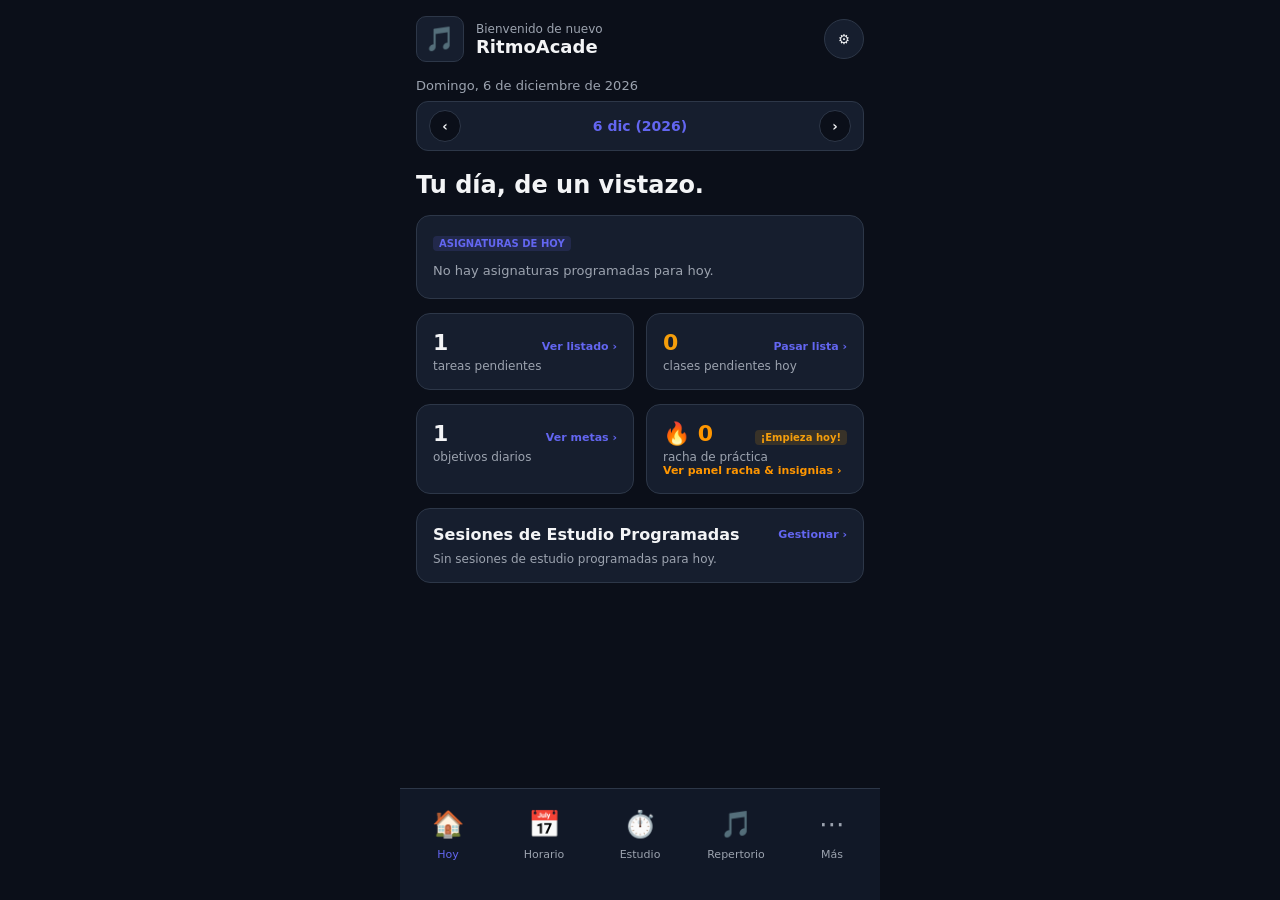
==== index.html @ f9ca6afd "Update index.html" ====
<!DOCTYPE html>
<html lang="es">
<head>
  <meta charset="UTF-8">
  <meta name="viewport" content="width=device-width, initial-scale=1.0, maximum-scale=1.0, user-scalable=no">
  <title>RitmoAcade - Sistema Total Sincronizado</title>
  <style>
    :root {
      --bg-main: #0B0F19;
      --bg-card: #161E2E;
      --text-main: #F3F4F6;
      --text-muted: #9CA3AF;
      --border: #2D3748;
      --primary: #6366F1;
      --success: #10B981;
      --warning: #F59E0B;
      --danger: #EF4444;
      --calendar-accent: #EC4899;
      --study-accent: #38BDF8;
      --streak-color: #FF9600;
      --streak-bg: rgba(255, 150, 0, 0.15);
    }

    * {
      box-sizing: border-box;
      margin: 0;
      padding: 0;
      font-family: system-ui, -apple-system, sans-serif;
      -webkit-tap-highlight-color: transparent;
      touch-action: manipulation;
    }

    body {
      background-color: var(--bg-main);
      color: var(--text-main);
      max-width: 480px;
      margin: 0 auto;
      padding: 16px;
      padding-bottom: 140px;
    }

    .view { display: none !important; }
    .view.active { display: block !important; }

    header {
      display: flex;
      justify-content: space-between;
      align-items: center;
      margin-bottom: 16px;
    }

    .header-user { display: flex; align-items: center; gap: 12px; }
    .avatar { font-size: 24px; background: var(--bg-card); padding: 8px; border-radius: 10px; border: 1px solid var(--border); }
    .sub { font-size: 12px; color: var(--text-muted); }
    .titulo { font-size: 18px; font-weight: bold; }
    .fecha { font-size: 13px; color: var(--text-muted); margin-bottom: 8px; }
    .grid { display: flex; flex-direction: column; gap: 14px; }
    .row-2 { display: grid; grid-template-columns: 1fr 1fr; gap: 12px; }

    .day-navigator {
      display: flex;
      justify-content: space-between;
      align-items: center;
      background: var(--bg-card);
      border: 1px solid var(--border);
      border-radius: 12px;
      padding: 8px 12px;
      margin-bottom: 20px;
    }
    .day-nav-btn {
      background: var(--bg-main);
      border: 1px solid var(--border);
      color: var(--text-main);
      width: 32px; height: 32px;
      border-radius: 50%;
      cursor: pointer;
      display: flex;
      align-items: center;
      justify-content: center;
      font-weight: bold;
    }
    .day-nav-title {
      font-size: 14px;
      font-weight: bold;
      color: var(--primary);
      text-align: center;
    }

    .card {
      background: var(--bg-card);
      border: 1px solid var(--border);
      border-radius: 14px;
      padding: 16px;
    }
    .card.interactive { cursor: pointer; }
    .card.interactive:active { transform: scale(0.98); }

    .stat-top { display: flex; justify-content: space-between; align-items: baseline; margin-bottom: 4px; }
    .num { font-size: 22px; font-weight: bold; }
    .link-txt { font-size: 11px; color: var(--primary); font-weight: bold; }
    .label { font-size: 12px; color: var(--text-muted); }

    .badge { font-size: 10px; color: var(--primary); background: rgba(99,102,241,0.15); padding: 2px 6px; border-radius: 4px; font-weight: bold; }
    .badge-study { font-size: 10px; color: var(--study-accent); background: rgba(56,189,248,0.15); padding: 2px 6px; border-radius: 4px; font-weight: bold; }
    .badge-warn { font-size: 10px; color: #F59E0B; background: rgba(245,158,11,0.15); padding: 2px 6px; border-radius: 4px; font-weight: bold; }
    .badge-danger { font-size: 10px; color: #EF4444; background: rgba(239,68,68,0.15); padding: 2px 6px; border-radius: 4px; font-weight: bold; }

    .section-flex { display: flex; justify-content: space-between; align-items: center; margin-bottom: 8px; }

    .horario-tabs { display: flex; background: var(--bg-card); border: 1px solid var(--border); border-radius: 10px; padding: 4px; margin-bottom: 16px; gap: 2px; }
    .horario-tab { flex: 1; text-align: center; padding: 8px 2px; font-size: 10px; font-weight: 600; color: var(--text-muted); cursor: pointer; border-radius: 8px; }
    .horario-tab.active { background: var(--primary); color: white; }
    .horario-tab.tab-calendar { color: var(--calendar-accent); }
    .horario-tab.tab-calendar.active { background: var(--calendar-accent); color: white; }

    .horario-subview { display: none !important; flex-direction: column; gap: 14px; }
    .horario-subview.active { display: flex !important; }

    .calendar-grid-container { background: var(--bg-card); border: 1px solid var(--border); border-radius: 14px; padding: 8px; overflow-x: auto; max-height: 520px; overflow-y: auto; }
    .calendar-table { width: 100%; border-collapse: collapse; min-width: 680px; font-size: 10px; table-layout: fixed; }
    .calendar-table th, .calendar-table td { border: 1px solid var(--border); padding: 2px; text-align: center; height: 30px; vertical-align: top; position: relative; }
    .calendar-table th { background: var(--bg-main); color: var(--text-muted); font-weight: 600; position: sticky; top: 0; z-index: 5; }

    .month-grid { display: grid; grid-template-columns: repeat(7, 1fr); gap: 4px; }
    .month-day { background: var(--bg-main); border: 1px solid var(--border); border-radius: 8px; aspect-ratio: 1; display: flex; flex-direction: column; align-items: center; justify-content: center; font-size: 12px; cursor: pointer; position: relative; }
    .month-day.has-events { border-color: var(--primary); background: rgba(99,102,241,0.1); font-weight: bold; }
    .month-day.selected { border-color: var(--calendar-accent); background: rgba(236,72,153,0.15); }

    .streak-header-card { background: linear-gradient(135deg, #1E1B4B, #311042); border: 1px solid var(--border); border-radius: 20px; padding: 24px; text-align: center; }
    .streak-fire-big { font-size: 64px; display: inline-block; }
    .streak-days-row { display: flex; justify-content: space-between; margin-top: 16px; gap: 6px; }
    .streak-day-bubble { flex: 1; background: var(--bg-main); border: 1px solid var(--border); border-radius: 12px; padding: 8px 2px; text-align: center; }
    .streak-day-bubble.active { background: var(--streak-bg); border-color: var(--streak-color); }
    .streak-day-bubble span { display: block; font-size: 10px; color: var(--text-muted); margin-bottom: 4px; }
    .streak-day-bubble strong { font-size: 14px; }

    .badge-grid { display: grid; grid-template-columns: 1fr 1fr; gap: 12px; }
    .badge-card { background: var(--bg-card); border: 1px solid var(--border); border-radius: 12px; padding: 12px; text-align: center; opacity: 0.5; }
    .badge-card.unlocked { opacity: 1; border-color: var(--streak-color); background: rgba(255, 150, 0, 0.05); }
    .badge-icon { font-size: 32px; display: block; margin-bottom: 6px; }

    .color-picker-grid { display: grid; grid-template-columns: repeat(5, 1fr); gap: 8px; margin-top: 6px; }
    .color-option { width: 100%; height: 32px; border-radius: 6px; cursor: pointer; border: 2px solid transparent; }
    .color-option.selected { border-color: #fff; transform: scale(1.1); }

    .attendance-dot {
      width: 12px;
      height: 12px;
      border-radius: 50%;
      display: inline-block;
      cursor: pointer;
      transition: transform 0.15s ease;
    }
    .attendance-dot:hover { transform: scale(1.3); }

    .nav-bar { position: fixed; bottom: 0; left: 0; right: 0; max-width: 480px; margin: 0 auto; background: #111827; border-top: 1px solid var(--border); display: flex; justify-content: space-around; padding: 14px 0 32px 0; z-index: 9999; }
    .nav-item { text-align: center; color: var(--text-muted); cursor: pointer; flex: 1; padding: 6px 0; }
    .nav-item span { font-size: 26px; display: block; margin-bottom: 4px; }
    .nav-item small { font-size: 11px; font-weight: 500; }
    .nav-item.active { color: var(--primary); }

    .modal { position: fixed; top: 0; left: 0; right: 0; bottom: 0; background: rgba(0,0,0,0.7); display: none; align-items: flex-end; z-index: 10000; }
    .modal.active { display: flex; }
    .modal-content { background: var(--bg-card); width: 100%; padding: 24px; border-radius: 20px 20px 0 0; border-top: 1px solid var(--border); max-height: 90vh; overflow-y: auto; }
    .form-group { margin-bottom: 12px; }
    .form-group label { display: block; font-size: 12px; color: var(--text-muted); margin-bottom: 4px; }
    .form-control { width: 100%; padding: 10px 12px; border-radius: 8px; border: 1px solid var(--border); background: var(--bg-main); color: var(--text-main); font-size: 14px; }
    .btn-main { width: 100%; background: var(--primary); color: white; border: none; padding: 14px; border-radius: 10px; font-weight: bold; cursor: pointer; margin-top: 12px; }
    .btn-config { background: var(--bg-card); border: 1px solid var(--border); color: var(--text-main); width: 40px; height: 40px; border-radius: 50%; cursor: pointer; display: flex; align-items: center; justify-content: center; }
    .btn-accion-txt { background: none; border: none; font-size: 11px; cursor: pointer; font-weight: 500; }
    .btn-editar { color: var(--primary); }
    .btn-eliminar { color: var(--danger); }
  </style>
</head>
<body>

  <!-- ================= VISTA 1: HOY ================= -->
  <div id="vista-hoy" class="view active">
    <header>
      <div class="header-user">
        <span class="avatar">🎵</span>
        <div>
          <div class="sub">Bienvenido de nuevo</div>
          <div class="titulo">RitmoAcade</div>
        </div>
      </div>
      <button class="btn-config" onclick="cambiarVista('mas')">⚙️</button>
    </header>

    <div class="fecha" id="home-fecha-actual">Cargando fecha...</div>

    <div class="day-navigator">
      <button class="day-nav-btn" onclick="cambiarDiaHome(-1)">‹</button>
      <div class="day-nav-title" id="home-nav-titulo-dia">Hoy</div>
      <button class="day-nav-btn" onclick="cambiarDiaHome(1)">›</button>
    </div>
    
    <h2 style="margin-bottom: 16px;">Tu día, de un vistazo.</h2>

    <div class="grid">
      <div class="card" id="home-widget-asignaturas" onclick="cambiarVista('horario')">
        <span class="badge">ASIGNATURAS DE HOY</span>
        <div id="home-lista-asig-hoy" style="margin-top: 8px;">Cargando...</div>
      </div>

      <div class="row-2">
        <div class="card interactive" onclick="cambiarVista('tareas')">
          <div class="stat-top">
            <span class="num" id="contador-tareas-num">0</span>
            <span class="link-txt">Ver listado ›</span>
          </div>
          <div class="label">tareas pendientes</div>
        </div>

        <div class="card interactive" onclick="cambiarVista('asistencia-centros')">
          <div class="stat-top">
            <span class="num" id="home-asistencia-pendientes-num" style="color: var(--warning);">0</span>
            <span class="link-txt">Pasar lista ›</span>
          </div>
          <div class="label" id="home-asistencia-label-txt">clases pendientes hoy</div>
        </div>
      </div>

      <div class="row-2">
        <div class="card interactive" onclick="cambiarVista('objetivos')">
          <div class="stat-top">
            <span class="num" id="num-objetivos-home">0</span>
            <span class="link-txt">Ver metas ›</span>
          </div>
          <div class="label">objetivos diarios</div>
        </div>
        
        <div class="card interactive" onclick="cambiarVista('racha-panel')">
          <div class="stat-top">
            <span class="num" style="color: var(--streak-color);" id="home-racha-num">🔥 0</span>
            <span class="badge-warn">¡Empieza hoy!</span>
          </div>
          <div class="label">racha de práctica</div>
          <div class="link-txt" style="color: var(--streak-color);">Ver panel racha & insignias ›</div>
        </div>
      </div>

      <div class="card interactive" onclick="cambiarVista('sesiones-estudio')">
        <div class="section-flex">
          <h4>Sesiones de Estudio Programadas</h4>
          <span class="link-txt">Gestionar ›</span>
        </div>
        <div id="preview-sesiones-estudio-home" style="font-size: 12px; color: var(--text-muted); margin-top: 4px;">
          Comprobando bloques de práctica...
        </div>
      </div>
    </div>
  </div>

  <!-- ================= VISTA RACHA Y PREMIOS ================= -->
  <div id="vista-racha-panel" class="view">
    <header>
      <div class="titulo">Racha e Insignias</div>
      <button class="btn-config" onclick="cambiarVista('hoy')">‹</button>
    </header>

    <div class="grid">
      <div class="streak-header-card">
        <div class="streak-fire-big">🔥</div>
        <div style="font-size: 32px; font-weight: bold; margin: 4px 0;" id="panel-racha-dias">0 DÍAS</div>
        <p style="color: var(--text-muted); font-size: 13px;">¡Completa un Pomodoro o tarea hoy para activar tu racha!</p>
        <div class="streak-days-row">
          <div class="streak-day-bubble"><span>L</span><strong>·</strong></div>
          <div class="streak-day-bubble"><span>M</span><strong>·</strong></div>
          <div class="streak-day-bubble"><span>X</span><strong>·</strong></div>
          <div class="streak-day-bubble"><span>J</span><strong>·</strong></div>
          <div class="streak-day-bubble"><span>V</span><strong>·</strong></div>
          <div class="streak-day-bubble"><span>S</span><strong>·</strong></div>
          <div class="streak-day-bubble"><span>D</span><strong>·</strong></div>
        </div>
      </div>

      <div class="section-flex" style="margin-top: 10px;">
        <h4>🏆 Sala de Trofeos e Insignias</h4>
        <span class="badge" id="contador-insignias">0 / 6 desbloqueadas</span>
      </div>

      <div class="badge-grid" id="lista-insignias-container"></div>
    </div>
  </div>

  <!-- ================= VISTA 2: HORARIO AVANZADO ================= -->
  <div id="vista-horario" class="view">
    <header>
      <div class="titulo">Horarios y Planificación</div>
    </header>
    <p class="fecha">Organiza tus clases oficiales y sesiones de estudio.</p>
    
    <div class="horario-tabs">
      <div class="horario-tab active" onclick="cambiarHorarioTab('diaria', this)">Diaria</div>
      <div class="horario-tab" onclick="cambiarHorarioTab('semanal', this)">Semanal</div>
      <div class="horario-tab" onclick="cambiarHorarioTab('mensual', this)">Mensual</div>
      <div class="horario-tab tab-calendar" onclick="cambiarHorarioTab('calendario', this)">📅 Cuadrante</div>
    </div>

    <!-- Subvista Diaria -->
    <div id="subview-diaria" class="horario-subview active">
      <div class="day-navigator">
        <button class="day-nav-btn" onclick="cambiarDiaHorario(-1)">‹</button>
        <div class="day-nav-title" id="horario-nav-titulo-dia">Hoy</div>
        <button class="day-nav-btn" onclick="cambiarDiaHorario(1)">›</button>
      </div>
      <div id="container-diaria-huecos" class="grid"></div>
    </div>

    <!-- Subvista Semanal -->
    <div id="subview-semanal" class="horario-subview">
      <div class="day-navigator">
        <button class="day-nav-btn" onclick="cambiarSemanaHorario(-1)">‹</button>
        <div class="day-nav-title" id="horario-nav-titulo-semana">Semana actual</div>
        <button class="day-nav-btn" onclick="cambiarSemanaHorario(1)">›</button>
      </div>
      <div id="container-semanal-dinamico" class="grid"></div>
    </div>

    <!-- Subvista Mensual Interactiva -->
    <div id="subview-mensual" class="horario-subview">
      <div class="day-navigator">
        <button class="day-nav-btn" onclick="cambiarMesHorario(-1)">‹</button>
        <div class="day-nav-title" id="horario-nav-titulo-mes">Mes actual</div>
        <button class="day-nav-btn" onclick="cambiarMesHorario(1)">›</button>
      </div>
      <div class="card" style="padding: 12px;">
        <div class="month-grid" id="grid-calendario-mensual"></div>
      </div>
      <h4 style="margin-top: 10px;" id="titulo-eventos-dia-mes">Eventos del día seleccionado:</h4>
      <div id="container-eventos-dia-mes" class="grid"></div>
    </div>

    <!-- Subvista Cuadrante Semanal -->
    <div id="subview-calendario" class="horario-subview">
      <div class="day-navigator">
        <button class="day-nav-btn" onclick="cambiarSemanaCuadrante(-1)">‹</button>
        <div class="day-nav-title" id="cuadrante-nav-titulo-semana">Semana actual</div>
        <button class="day-nav-btn" onclick="cambiarSemanaCuadrante(1)">›</button>
      </div>
      <div class="card" style="padding: 10px;">
        <div class="section-flex" style="margin-bottom: 8px;">
          <h4 style="color: var(--calendar-accent); font-size: 14px;">📊 Cuadrante Semanal</h4>
        </div>
        <div class="calendar-grid-container">
          <table class="calendar-table">
            <thead>
              <tr id="thead-cuadrante-fechas">
                <th style="width: 42px;">Hora</th>
                <th>Lun</th><th>Mar</th><th>Mié</th><th>Jue</th><th>Vie</th><th>Sáb</th><th>Dom</th>
              </tr>
            </thead>
            <tbody id="tbody-horario-sincronizado"></tbody>
          </table>
        </div>
      </div>
    </div>
  </div>

  <!-- ================= VISTA 3: ESTUDIO (POMODORO) ================= -->
  <div id="vista-estudio" class="view">
    <header>
      <div class="titulo">Pomodoro Musical</div>
    </header>
    <p class="fecha">Cronometra tus bloques de práctica instrumental o teórica.</p>

    <div class="card" style="padding: 20px;">
      <div class="form-group">
        <label>Asignatura o Tarea a Estudiar</label>
        <select id="pomodoro-item" class="form-control"></select>
      </div>

      <div class="form-group">
        <label>Duración (minutos)</label>
        <select id="pomodoro-duracion" class="form-control">
          <option value="15">15 minutos</option>
          <option value="25" selected>25 minutos</option>
          <option value="45">45 minutos</option>
          <option value="60">60 minutos</option>
        </select>
      </div>

      <div style="text-align: center; padding: 20px 0;">
        <div style="font-size: 54px; font-weight: bold; margin-bottom: 16px; color: var(--primary);" id="pomodoro-display">25:00</div>
        <button class="btn-main" id="btn-pomodoro-accion" onclick="togglePomodoro()">Iniciar Pomodoro</button>
      </div>
    </div>
  </div>

  <!-- ================= VISTA 4: REPERTORIO ================= -->
  <div id="vista-repertorio" class="view">
    <header>
      <div class="titulo">Gestión de Repertorio</div>
      <button class="btn-main" style="width: auto; margin-top: 0; padding: 8px 12px; font-size: 12px;" onclick="abrirModalCategoria()">+ Añadir categoría</button>
    </header>
    <p class="fecha">Tus categorías y piezas organizadas.</p>

    <div class="grid" id="lista-categorias-container" style="grid-template-columns: 1fr 1fr;"></div>
  </div>

  <div id="vista-repertorio-detalle" class="view">
    <header>
      <div class="header-user">
        <span class="avatar" id="detalle-emoji">🎷</span>
        <div>
          <div class="sub">Repertorio de</div>
          <div class="titulo" id="detalle-titulo-cat">Categoría</div>
        </div>
      </div>
      <button class="btn-config" onclick="cambiarVista('repertorio')">‹</button>
    </header>

    <div class="section-flex" style="margin-bottom: 14px;">
      <p class="fecha" style="margin-bottom:0;">Obras y piezas en estudio.</p>
      <button class="btn-main" style="width: auto; margin-top: 0; padding: 8px 14px; font-size: 13px;" onclick="abrirModalPiezaCrear()">+ Añadir pieza</button>
    </div>

    <div class="grid" id="lista-piezas-container"></div>
  </div>

  <!-- ================= VISTA 4.1: OBJETIVOS DIARIOS ================= -->
  <div id="vista-objetivos" class="view">
    <header>
      <div class="titulo">Objetivos Diarios y Planificación</div>
      <button class="btn-main" style="width: auto; margin-top: 0; padding: 8px 12px; font-size: 12px;" onclick="abrirModalObjetivoCrear()">+ Nuevo objetivo</button>
    </header>
    <p class="fecha">Metas establecidas para uno o varios días.</p>
    <div class="grid" id="lista-objetivos-container"></div>
  </div>

  <!-- ================= VISTA 5: MÁS (AJUSTES) ================= -->
  <div id="vista-mas" class="view">
    <header>
      <div class="titulo">Ajustes y Perfil</div>
    </header>
    <p class="fecha">Preferencias, copias de seguridad y herramientas.</p>

    <div class="grid">
      <div class="card" style="background: linear-gradient(135deg, #161E2E, #1E1B4B);">
        <div class="section-flex">
          <h4>💾 Copia de Seguridad</h4>
          <span class="badge">Datos Seguros</span>
        </div>
        <p style="font-size: 12px; color: var(--text-muted); margin: 6px 0 12px 0;">Exporta tus datos o restaura una copia de seguridad en cualquier momento.</p>
        <div class="row-2">
          <button class="btn-main" style="margin-top:0; padding: 10px; font-size: 12px; background: var(--success);" onclick="exportarCopiaSeguridad()">Exportar datos</button>
          <button class="btn-main" style="margin-top:0; padding: 10px; font-size: 12px; background: var(--primary);" onclick="document.getElementById('input-archivo-importar').click()">Restaurar datos</button>
          <input type="file" id="input-archivo-importar" style="display:none" accept=".json" onchange="importarCopiaSeguridad(event)">
        </div>
      </div>

      <div class="card interactive" onclick="cambiarVista('sesiones-estudio')">
        <div class="section-flex">
          <h4>⏱️ Sesiones de Estudio</h4>
          <span class="link-txt">Gestionar ›</span>
        </div>
        <p style="font-size: 12px; color: var(--text-muted); margin-top: 4px;">Programa tus bloques y prácticas de instrumento</p>
      </div>

      <div class="card interactive" onclick="cambiarVista('centros-estudio')">
        <div class="section-flex">
          <h4>🏛️ Asignaturas y Centros</h4>
          <span class="link-txt">Configurar ›</span>
        </div>
        <p style="font-size: 12px; color: var(--text-muted); margin-top: 4px;">Gestiona centros, horarios, docentes y colores</p>
      </div>

      <div class="card interactive" onclick="cambiarVista('notas-centros')">
        <div class="section-flex">
          <h4>📊 Registro de Notas</h4>
          <span class="link-txt">Ver notas ›</span>
        </div>
        <p style="font-size: 12px; color: var(--text-muted); margin-top: 4px;">Calificaciones con código de color automático</p>
      </div>

      <div class="card interactive" onclick="cambiarVista('asistencia-centros')">
        <div class="section-flex">
          <h4>📋 Control de Asistencia</h4>
          <span class="link-txt">Pasar lista ›</span>
        </div>
        <p style="font-size: 12px; color: var(--text-muted); margin-top: 4px;">Asistencias, faltas, retrasos, justificadas y no clases</p>
      </div>

      <div class="card interactive" onclick="cambiarVista('tareas')">
        <div class="section-flex">
          <h4>📝 Tareas Pendientes</h4>
          <span class="link-txt">Gestionar ›</span>
        </div>
        <p style="font-size: 12px; color: var(--text-muted); margin-top: 4px;">Listado con fecha exacta y calendario</p>
      </div>
    </div>
  </div>

  <!-- ================= VISTAS SECUNDARIAS DE AJUSTES ================= -->
  <div id="vista-sesiones-estudio" class="view">
    <header>
      <div class="titulo">Sesiones de Estudio</div>
      <button class="btn-config" onclick="cambiarVista('mas')">‹</button>
    </header>
    <div class="section-flex" style="margin-bottom: 14px;">
      <p class="fecha" style="margin-bottom:0;">Bloques de práctica programados.</p>
      <button class="btn-main" style="width: auto; margin-top: 0; padding: 8px 14px; font-size: 13px;" onclick="abrirModalSesionEstudioCrear()">+ Añadir sesión</button>
    </div>
    <div class="grid" id="lista-sesiones-estudio-container"></div>
  </div>

  <div id="vista-centros-estudio" class="view">
    <header>
      <div class="titulo">Centros de Estudios</div>
      <button class="btn-config" onclick="cambiarVista('mas')">‹</button>
    </header>
    <div class="section-flex" style="margin-bottom: 14px;">
      <p class="fecha" style="margin-bottom:0;">Selecciona un centro o crea uno nuevo.</p>
      <button class="btn-main" style="width: auto; margin-top: 0; padding: 8px 14px; font-size: 13px;" onclick="abrirModalCentro()">+ Añadir centro</button>
    </div>
    <div class="grid" id="lista-centros-container"></div>
  </div>

  <div id="vista-centro-detalle" class="view">
    <header>
      <div class="header-user">
        <span class="avatar">🏫</span>
        <div>
          <div class="sub">Centro de Estudios</div>
          <div class="titulo" id="titulo-centro-activo">Centro</div>
        </div>
      </div>
      <button class="btn-config" onclick="cambiarVista('centros-estudio')">‹</button>
    </header>
    <div class="section-flex" style="margin-bottom: 14px;">
      <p class="fecha" style="margin-bottom:0;">Asignaturas impartidas.</p>
      <button class="btn-main" style="width: auto; margin-top: 0; padding: 8px 14px; font-size: 13px;" onclick="abrirModalAsignaturaCrear()">+ Añadir asignatura</button>
    </div>
    <div class="grid" id="lista-asignaturas-container"></div>
  </div>

  <div id="vista-notas-centros" class="view">
    <header>
      <div class="titulo">Registro de Notas</div>
      <button class="btn-config" onclick="cambiarVista('mas')">‹</button>
    </header>
    <p class="fecha">Elige un centro sincronizado para consultar calificaciones.</p>
    <div class="grid" id="lista-notas-centros-container"></div>
  </div>

  <div id="vista-notas-detalle" class="view">
    <header>
      <div class="header-user">
        <span class="avatar">📊</span>
        <div>
          <div class="sub">Calificaciones de</div>
          <div class="titulo" id="titulo-notas-centro">Centro</div>
        </div>
      </div>
      <button class="btn-config" onclick="cambiarVista('notas-centros')">‹</button>
    </header>
    <div class="section-flex" style="margin-bottom: 14px;">
      <p class="fecha" style="margin-bottom:0;">Exámenes y entregas.</p>
      <button class="btn-main" style="width: auto; margin-top: 0; padding: 8px 14px; font-size: 13px;" onclick="abrirModalNota()">+ Añadir nota</button>
    </div>
    <div class="grid" id="lista-calificaciones-container"></div>
  </div>

  <div id="vista-asistencia-centros" class="view">
    <header>
      <div class="titulo">Control de Asistencia</div>
      <button class="btn-config" onclick="cambiarVista('mas')">‹</button>
    </header>
    <p class="fecha">Elige tu centro sincronizado para pasar lista y ver estadísticas.</p>
    <div class="grid" id="lista-asistencia-centros-container"></div>
  </div>

  <div id="vista-asistencia-detalle" class="view">
    <header>
      <div class="header-user">
        <span class="avatar">📋</span>
        <div>
          <div class="sub">Asistencia en</div>
          <div class="titulo" id="titulo-asistencia-centro">Centro</div>
        </div>
      </div>
      <button class="btn-config" onclick="cambiarVista('asistencia-centros')">‹</button>
    </header>

    <div class="horario-tabs">
      <div class="horario-tab active" onclick="cambiarAsistenciaTab('control', this)">Control de Pase</div>
      <div class="horario-tab" onclick="cambiarAsistenciaTab('estadisticas', this)">Estadísticas</div>
    </div>

    <div id="subview-asistencia-control" class="horario-subview active">
      <div class="day-navigator">
        <button class="day-nav-btn" onclick="cambiarSemanaAsistencia(-1)">‹</button>
        <div style="display: flex; flex-direction: column; align-items: center; gap: 2px;">
          <div class="day-nav-title" id="asistencia-nav-titulo-semana" style="margin-bottom: 0;">Semana actual</div>
          <button class="btn-accion-txt" style="color: var(--primary); font-size: 10px; font-weight: bold; cursor: pointer;" onclick="irSemanaActualAsistencia()">Ir a semana actual</button>
        </div>
        <button class="day-nav-btn" onclick="cambiarSemanaAsistencia(1)">›</button>
      </div>
      <div class="grid" id="lista-control-asistencia-container"></div>
    </div>

    <div id="subview-asistencia-estadisticas" class="horario-subview">
      <div class="grid" id="lista-estadisticas-asistencia-container"></div>
    </div>
  </div>

  <div id="vista-tareas" class="view">
    <header>
      <div class="titulo">Tareas Pendientes</div>
      <button class="btn-config" onclick="cambiarVista('hoy')">‹</button>
    </header>
    <div class="section-flex" style="margin-bottom: 14px;">
      <p class="fecha" style="margin-bottom:0;">Listado con fecha exacta y cuenta atrás.</p>
      <button class="btn-main" style="width: auto; margin-top: 0; padding: 8px 14px; font-size: 13px;" onclick="abrirModalTareaParaCrear()">+ Añadir tarea</button>
    </div>
    <div class="grid" id="lista-tareas-container"></div>
  </div>

  <!-- ================= BARRA DE NAVEGACIÓN INFERIOR ================= -->
  <nav class="nav-bar">
    <div class="nav-item active" id="nav-hoy" onclick="cambiarVista('hoy')">
      <span>🏠</span>
      <small>Hoy</small>
    </div>
    <div class="nav-item" id="nav-horario" onclick="cambiarVista('horario')">
      <span>📅</span>
      <small>Horario</small>
    </div>
    <div class="nav-item" id="nav-estudio" onclick="cambiarVista('estudio')">
      <span>⏱️</span>
      <small>Estudio</small>
    </div>
    <div class="nav-item" id="nav-repertorio" onclick="cambiarVista('repertorio')">
      <span>🎵</span>
      <small>Repertorio</small>
    </div>
    <div class="nav-item" id="nav-mas" onclick="cambiarVista('mas')">
      <span>⋯</span>
      <small>Más</small>
    </div>
  </nav>

  <!-- ================= MODALES ================= -->
  <div id="modalDetalleAsignatura" class="modal" onclick="cerrarModalDetalleAsignaturaFuera(event)">
    <div class="modal-content">
      <div class="section-flex" style="margin-bottom: 12px;">
        <h3 id="detalle-asig-modal-nombre">Detalles de la Asignatura</h3>
        <span style="font-size: 20px; cursor: pointer; color: var(--text-muted);" onclick="cerrarModalDetalleAsignatura()">✕</span>
      </div>
      <div class="grid" style="gap: 10px;" id="detalle-asig-modal-body"></div>
    </div>
  </div>

  <div id="modalSesionEstudio" class="modal" onclick="cerrarModalSesionEstudioFuera(event)">
    <div class="modal-content">
      <div class="section-flex" style="margin-bottom: 12px;">
        <h3 id="modal-sesion-titulo">Programar Sesión de Estudio</h3>
        <span style="font-size: 20px; cursor: pointer; color: var(--text-muted);" onclick="cerrarModalSesionEstudio()">✕</span>
      </div>
      <input type="hidden" id="input-edit-index-sesion" value="-1">
      <div class="form-group">
        <label>Título / Materia</label>
        <input type="text" id="input-sesion-titulo-txt" class="form-control" placeholder="Ej. Ensayo general de repertorio...">
      </div>
      <div class="row-2">
        <div class="form-group">
          <label>Día</label>
          <select id="input-sesion-dia" class="form-control">
            <option value="Lun">Lunes</option>
            <option value="Mar">Martes</option>
            <option value="Mié">Miércoles</option>
            <option value="Jue">Jueves</option>
            <option value="Vie">Viernes</option>
            <option value="Sáb">Sábado</option>
            <option value="Dom">Domingo</option>
          </select>
        </div>
        <div class="form-group">
          <label>Fecha exacta</label>
          <input type="date" id="input-sesion-fecha" class="form-control">
        </div>
      </div>
      <div class="row-2">
        <div class="form-group">
          <label>Hora Inicio</label>
          <select id="input-sesion-inicio" class="form-control"></select>
        </div>
        <div class="form-group">
          <label>Hora Fin</label>
          <select id="input-sesion-fin" class="form-control"></select>
        </div>
      </div>
      <button class="btn-main" onclick="guardarOActualizarSesionEstudio()">Guardar sesión</button>
    </div>
  </div>

  <div id="modalCentro" class="modal" onclick="cerrarModalCentroFuera(event)">
    <div class="modal-content">
      <div class="section-flex" style="margin-bottom: 12px;">
        <h3>Nuevo Centro de Estudios</h3>
        <span style="font-size: 20px; cursor: pointer; color: var(--text-muted);" onclick="cerrarModalCentro()">✕</span>
      </div>
      <div class="form-group">
        <label>Nombre del Centro</label>
        <input type="text" id="input-nombre-centro" class="form-control" placeholder="Ej. Conservatorio...">
      </div>
      <button class="btn-main" onclick="guardarNuevoCentro()">Crear centro</button>
    </div>
  </div>

  <div id="modalAsignatura" class="modal" onclick="cerrarModalAsignaturaFuera(event)">
    <div class="modal-content">
      <div class="section-flex" style="margin-bottom: 12px;">
        <h3 id="modal-asig-titulo">Nueva Asignatura</h3>
        <span style="font-size: 20px; cursor: pointer; color: var(--text-muted);" onclick="cerrarModalAsignatura()">✕</span>
      </div>
      <input type="hidden" id="input-asig-edit-index" value="-1">
      <div class="form-group">
        <label>Nombre</label>
        <input type="text" id="input-asig-nombre" class="form-control" placeholder="Ej. Piano...">
      </div>
      <div class="row-2">
        <div class="form-group">
          <label>Docente</label>
          <input type="text" id="input-asig-docente" class="form-control" placeholder="Profesor...">
        </div>
        <div class="form-group">
          <label>Aula</label>
          <input type="text" id="input-asig-aula" class="form-control" placeholder="Aula...">
        </div>
      </div>
      <div class="row-2">
        <div class="form-group">
          <label>Email del Profesor</label>
          <input type="email" id="input-asig-email" class="form-control" placeholder="profesor@email.com">
        </div>
        <div class="form-group">
          <label>Teléfono del Profesor</label>
          <input type="tel" id="input-asig-tel" class="form-control" placeholder="+34 ...">
        </div>
      </div>
      <div class="row-2">
        <div class="form-group">
          <label>1ª Sesión (Día)</label>
          <select id="input-asig-dia" class="form-control">
            <option value="Lun">Lunes</option>
            <option value="Mar">Martes</option>
            <option value="Mié">Miércoles</option>
            <option value="Jue">Jueves</option>
            <option value="Vie">Viernes</option>
            <option value="Sáb">Sábado</option>
            <option value="Dom">Domingo</option>
          </select>
        </div>
        <div class="form-group">
          <label>Periodo Lectivo</label>
          <select id="input-asig-periodo" class="form-control">
            <option value="1_cuatri">1º Cuatrimestre</option>
            <option value="2_cuatri">2º Cuatrimestre</option>
            <option value="1_trim">1º Trimestre</option>
            <option value="2_trim">2º Trimestre</option>
            <option value="3_trim">3º Trimestre</option>
          </select>
        </div>
      </div>
      <div class="row-2">
        <div class="form-group">
          <label>Hora Inicio (1ª Sesión)</label>
          <select id="input-asig-inicio" class="form-control"></select>
        </div>
        <div class="form-group">
          <label>Hora Fin (1ª Sesión)</label>
          <select id="input-asig-fin" class="form-control"></select>
        </div>
      </div>
      <hr style="border: 0; border-top: 1px solid var(--border); margin: 12px 0;">
      <div class="form-group">
        <div style="display: flex; align-items: center; gap: 8px;">
          <input type="checkbox" id="input-tiene-segunda-sesion" style="width: 18px; height: 18px;" onchange="toggleSegundaSesionInputs()">
          <label for="input-tiene-segunda-sesion" style="margin-bottom:0; cursor:pointer; font-weight: bold; color: var(--primary);">Añadir segunda sesión semanal</label>
        </div>
      </div>
      <div id="bloque-segunda-sesion" style="display: none; flex-direction: column; gap: 12px; background: var(--bg-main); padding: 10px; border-radius: 8px; border: 1px solid var(--border);">
        <div class="form-group" style="margin-bottom:0;">
          <label>2ª Sesión (Día)</label>
          <select id="input-asig-dia2" class="form-control">
            <option value="Lun">Lunes</option>
            <option value="Mar" selected>Martes</option>
            <option value="Mié">Miércoles</option>
            <option value="Jue">Jueves</option>
            <option value="Vie">Viernes</option>
            <option value="Sáb">Sábado</option>
            <option value="Dom">Domingo</option>
          </select>
        </div>
        <div class="row-2">
          <div class="form-group" style="margin-bottom:0;">
            <label>Hora Inicio (2ª Sesión)</label>
            <select id="input-asig-inicio2" class="form-control"></select>
          </div>
          <div class="form-group" style="margin-bottom:0;">
            <label>Hora Fin (2ª Sesión)</label>
            <select id="input-asig-fin2" class="form-control"></select>
          </div>
        </div>
      </div>
      <div class="form-group" style="margin-top: 12px;">
        <label>Color distintivo</label>
        <div class="color-picker-grid" id="paleta-colores"></div>
      </div>
      <button class="btn-main" onclick="guardarOActualizarAsignatura()">Guardar asignatura</button>
    </div>
  </div>

  <div id="modalNota" class="modal" onclick="cerrarModalNotaFuera(event)">
    <div class="modal-content">
      <div class="section-flex" style="margin-bottom: 12px;">
        <h3>Registrar Nota (Color automático)</h3>
        <span style="font-size: 20px; cursor: pointer; color: var(--text-muted);" onclick="cerrarModalNota()">✕</span>
      </div>
      <div class="form-group">
        <label>Asignatura</label>
        <select id="input-nota-asig" class="form-control"></select>
      </div>
      <div class="row-2">
        <div class="form-group">
          <label>Tipo</label>
          <input type="text" id="input-nota-tipo" class="form-control" placeholder="Examen / Trabajo">
        </div>
        <div class="form-group">
          <label>Calificación (0 a 10)</label>
          <input type="number" step="0.01" min="0" max="10" id="input-nota-valor" class="form-control" placeholder="8.5">
        </div>
      </div>
      <div class="form-group">
        <label>Observaciones</label>
        <textarea id="input-nota-obs" class="form-control" rows="2"></textarea>
      </div>
      <button class="btn-main" onclick="guardarNuevaNota()">Guardar calificación</button>
    </div>
  </div>

  <div id="modalCategoria" class="modal" onclick="cerrarModalCategoriaFuera(event)">
    <div class="modal-content">
      <div class="section-flex" style="margin-bottom: 12px;">
        <h3>Nueva Categoría de Repertorio</h3>
        <span style="font-size: 20px; cursor: pointer; color: var(--text-muted);" onclick="cerrarModalCategoria()">✕</span>
      </div>
      <div class="form-group">
        <label>Emoji</label>
        <input type="text" id="input-emoji-cat" class="form-control" value="🎹">
      </div>
      <div class="form-group">
        <label>Nombre</label>
        <input type="text" id="input-nombre-cat" class="form-control" placeholder="Ej. Piano...">
      </div>
      <button class="btn-main" onclick="guardarNuevaCategoria()">Crear categoría</button>
    </div>
  </div>

  <div id="modalPieza" class="modal" onclick="cerrarModalPiezaFuera(event)">
    <div class="modal-content">
      <div class="section-flex" style="margin-bottom: 12px;">
        <h3 id="modal-pieza-titulo">Añadir Pieza / Obra</h3>
        <span style="font-size: 20px; cursor: pointer; color: var(--text-muted);" onclick="cerrarModalPieza()">✕</span>
      </div>
      <input type="hidden" id="input-pieza-edit-index" value="-1">
      <div class="form-group">
        <label>Título de la obra</label>
        <input type="text" id="input-titulo-pieza" class="form-control">
      </div>
      <div class="form-group">
        <label>Autor / Compositor</label>
        <input type="text" id="input-autor-pieza" class="form-control">
      </div>
      <div class="form-group">
        <label>Observaciones / Movimiento</label>
        <input type="text" id="input-desc-pieza" class="form-control">
      </div>
      <div class="form-group">
        <div style="display: flex; align-items: center; gap: 8px;">
          <input type="checkbox" id="input-pieza-es-obj" style="width: 18px; height: 18px;">
          <label for="input-pieza-es-obj" style="margin-bottom:0; cursor:pointer;">Establecer como objetivo diario</label>
        </div>
      </div>
      <div class="row-2">
        <div class="form-group">
          <label>Desde fecha</label>
          <input type="date" id="input-pieza-fecha-inicio" class="form-control">
        </div>
        <div class="form-group">
          <label>Hasta fecha</label>
          <input type="date" id="input-pieza-fecha-fin" class="form-control">
        </div>
      </div>
      <button class="btn-main" onclick="guardarOActualizarPieza()">Guardar pieza</button>
    </div>
  </div>

  <div id="modalTarea" class="modal" onclick="cerrarModalTareaFuera(event)">
    <div class="modal-content">
      <div class="section-flex" style="margin-bottom: 12px;">
        <h3 id="modal-tarea-titulo">Nueva Tarea Pendiente</h3>
        <span style="font-size: 20px; cursor: pointer; color: var(--text-muted);" onclick="cerrarModalTarea()">✕</span>
      </div>
      <input type="hidden" id="input-edit-index-tarea" value="-1">
      <div class="form-group">
        <label>Título</label>
        <input type="text" id="input-titulo-tarea" class="form-control" placeholder="Ej. Analizar armonía...">
      </div>
      <div class="form-group">
        <label>Asignatura</label>
        <select id="input-asignatura-tarea" class="form-control"></select>
      </div>
      <div class="row-2">
        <div class="form-group">
          <label>Prioridad</label>
          <select id="input-prioridad-tarea" class="form-control">
            <option value="Urgente">Urgente</option>
            <option value="Normal" selected>Normal</option>
            <option value="Baja">Baja</option>
          </select>
        </div>
        <div class="form-group">
          <label>Fecha límite</label>
          <input type="date" id="input-fecha-tarea" class="form-control">
        </div>
      </div>
      <div class="form-group">
        <label>Descripción</label>
        <textarea id="input-desc-tarea" class="form-control" rows="2"></textarea>
      </div>
      <div class="form-group">
        <div style="display: flex; align-items: center; gap: 8px;">
          <input type="checkbox" id="input-tarea-es-obj" style="width: 18px; height: 18px;">
          <label for="input-tarea-es-obj" style="margin-bottom:0; cursor:pointer;">Establecer como objetivo diario</label>
        </div>
      </div>
      <div class="row-2">
        <div class="form-group">
          <label>Objetivo Desde</label>
          <input type="date" id="input-tarea-fecha-inicio" class="form-control">
        </div>
        <div class="form-group">
          <label>Objetivo Hasta</label>
          <input type="date" id="input-tarea-fecha-fin" class="form-control">
        </div>
      </div>
      <button class="btn-main" onclick="guardarOActualizarTarea()">Guardar tarea</button>
    </div>
  </div>

  <div id="modalObjetivo" class="modal" onclick="cerrarModalObjetivoFuera(event)">
    <div class="modal-content">
      <div class="section-flex" style="margin-bottom: 12px;">
        <h3>Nuevo Objetivo Diario</h3>
        <span style="font-size: 20px; cursor: pointer; color: var(--text-muted);" onclick="cerrarModalObjetivo()">✕</span>
      </div>
      <input type="hidden" id="input-edit-index-obj" value="-1">
      <div class="form-group">
        <label>Título del objetivo</label>
        <input type="text" id="input-titulo-obj" class="form-control" placeholder="Ej. Estudiar escala cromática...">
      </div>
      <div class="row-2">
        <div class="form-group">
          <label>Desde fecha</label>
          <input type="date" id="input-obj-fecha-inicio" class="form-control">
        </div>
        <div class="form-group">
          <label>Hasta fecha</label>
          <input type="date" id="input-obj-fecha-fin" class="form-control">
        </div>
      </div>
      <button class="btn-main" onclick="guardarOActualizarObjetivo()">Guardar objetivo</button>
    </div>
  </div>

  <script>
    // --- PERSISTENCIA CON LOCALSTORAGE ---
    let centrosEstudios = JSON.parse(localStorage.getItem('ritmo_centros')) || [
      {
        nombre: "Conservatorio Superior de Música",
        asignaturas: [
          { 
            nombre: "Saxofón", docente: "Prof. Martínez", aula: "Estudio 1", 
            email: "martinez@conservatorio.es", tel: "+34600112233",
            dia: "Lun", inicio: "09:00", fin: "10:30", color: "#EC4899", 
            periodo: "1_cuatri", fechaInicio: "2026-09-16", fechaFin: "2027-01-31", 
            historial1: [], historial2: [] 
          }
        ],
        notas: [
          { asig: "Saxofón", tipo: "Audición Trimestral", valor: 8.5, obs: "Muy buena interpretación." }
        ]
      }
    ];

    let sesionesEstudio = JSON.parse(localStorage.getItem('ritmo_sesiones_estudio')) || [
      { titulo: "Práctica de técnica instrumental", dia: "Lun", fecha: "2026-09-28", inicio: "11:00", fin: "12:30" }
    ];

    let repertorioCategorias = JSON.parse(localStorage.getItem('ritmo_repertorio')) || [
      { nombre: "Saxofón", emoji: "🎷", piezas: [{ titulo: "Sonata para Saxofón Alto", autor: "Creston", desc: "Primer movimiento" }] }
    ];

    let tareasPendientes = JSON.parse(localStorage.getItem('ritmo_tareas')) || [
      { titulo: "Repasar articulación compases 30-45", asignatura: "Saxofón", prioridad: "Urgente", fecha: "2026-09-28", desc: "Pasaje rápido.", esObj: true, fechaInicio: "2026-09-28", fechaFin: "2026-09-28" }
    ];

    let objetivosDiarios = JSON.parse(localStorage.getItem('ritmo_objetivos')) || [
      { titulo: "Repasar articulación compases 30-45", fechaInicio: "2026-09-28", fechaFin: "2026-09-28" }
    ];

    let rachaActual = parseInt(localStorage.getItem('ritmo_racha')) || 0;
    let minutosEstudiadosTotal = parseInt(localStorage.getItem('ritmo_mins_estudio')) || 0;

    function guardarDatos() {
      localStorage.setItem('ritmo_centros', JSON.stringify(centrosEstudios));
      localStorage.setItem('ritmo_sesiones_estudio', JSON.stringify(sesionesEstudio));
      localStorage.setItem('ritmo_repertorio', JSON.stringify(repertorioCategorias));
      localStorage.setItem('ritmo_tareas', JSON.stringify(tareasPendientes));
      localStorage.setItem('ritmo_objetivos', JSON.stringify(objetivosDiarios));
      localStorage.setItem('ritmo_racha', rachaActual);
      localStorage.setItem('ritmo_mins_estudio', minutosEstudiadosTotal);
    }

    // --- COPIA DE SEGURIDAD ---
    function exportarCopiaSeguridad() {
      let datosBackup = {
        centros: centrosEstudios,
        sesiones: sesionesEstudio,
        repertorio: repertorioCategorias,
        tareas: tareasPendientes,
        objetivos: objetivosDiarios,
        racha: rachaActual,
        minutos: minutosEstudiadosTotal,
        fechaExportacion: new Date().toISOString()
      };
      let blob = new Blob([JSON.stringify(datosBackup, null, 2)], { type: 'application/json' });
      let url = URL.createObjectURL(blob);
      let a = document.createElement('a');
      a.href = url;
      a.download = `RitmoAcade_Backup_${new Date().toISOString().split('T')[0]}.json`;
      a.click();
      URL.revokeObjectURL(url);
    }

    function importarCopiaSeguridad(event) {
      let archivo = event.target.files[0];
      if (!archivo) return;
      let reader = new FileReader();
      reader.onload = function(e) {
        try {
          let datos = JSON.parse(e.target.result);
          if (datos.centros && datos.repertorio) {
            centrosEstudios = datos.centros;
            sesionesEstudio = datos.sesiones || [];
            repertorioCategorias = datos.repertorio;
            tareasPendientes = datos.tareas || [];
            objetivosDiarios = datos.objetivos || [];
            rachaActual = datos.racha || 0;
            minutosEstudiadosTotal = datos.minutos || 0;
            guardarDatos();
            alert('¡Copia de seguridad restaurada con éxito!');
            location.reload();
          } else {
            alert('El archivo no tiene un formato válido de RitmoAcade.');
          }
        } catch (err) {
          alert('Error al leer el archivo JSON.');
        }
      };
      reader.readAsText(archivo);
    }

    let centroActivo = "";
    let categoriaRepertorioActual = "";
    let colorSeleccionadoHex = "#6366F1";
    
    let fechaHomeActual = new Date();
    let fechaHorarioDiario = new Date();
    let fechaHorarioSemana = new Date();
    let fechaHorarioCuadrante = new Date();
    let fechaHorarioAsistencia = new Date();
    let fechaHorarioMes = new Date();
    let fechaSeleccionadaMes = new Date();

    const horasDisponibles = [];
    for (let h = 8; h <= 22; h++) {
      let horaStr = String(h).padStart(2, '0');
      horasDisponibles.push(horaStr + ":00");
      if (h < 22) horasDisponibles.push(horaStr + ":30");
    }

    const paleta20Colores = [
      "#6366F1", "#EC4899", "#10B981", "#F59E0B", "#EF4444",
      "#3B82F6", "#8B5CF6", "#14B8A6", "#F97316", "#64748B",
      "#D946EF", "#06B6D4", "#84CC16", "#EAB308", "#6D28D9",
      "#BE185D", "#047857", "#B45309", "#1E40AF", "#475569", "#7C3AED"
    ];

    window.addEventListener('DOMContentLoaded', () => {
      inicializarSelectoresHora();
      inicializarPaletaColores();
      renderizarCentros();
      renderizarSesionesEstudio();
      renderizarNotasCentros();
      renderizarAsistenciaCentros();
      renderizarRepertorioCategorias();
      renderizarTareas();
      renderizarObjetivos();
      renderizarHorarioAvanzado();
      actualizarSelectorPomodoroItems();
      actualizarHomePorFecha();
      actualizarPanelRachaEInsignias();
    });

    function cambiarDiaHome(dias) {
      fechaHomeActual.setDate(fechaHomeActual.getDate() + dias);
      actualizarHomePorFecha();
    }

    function cambiarDiaHorario(dias) {
      fechaHorarioDiario.setDate(fechaHorarioDiario.getDate() + dias);
      renderizarHorarioAvanzado();
    }

    function cambiarSemanaHorario(semanas) {
      fechaHorarioSemana.setDate(fechaHorarioSemana.getDate() + (semanas * 7));
      renderizarHorarioAvanzado();
    }

    function cambiarSemanaCuadrante(semanas) {
      fechaHorarioCuadrante.setDate(fechaHorarioCuadrante.getDate() + (semanas * 7));
      renderizarCuadranteSemanal();
    }

    function cambiarSemanaAsistencia(semanas) {
      fechaHorarioAsistencia.setDate(fechaHorarioAsistencia.getDate() + (semanas * 7));
      renderizarControlAsistenciaCentro();
    }

    function irSemanaActualAsistencia() {
      fechaHorarioAsistencia = new Date();
      renderizarControlAsistenciaCentro();
    }

    function cambiarMesHorario(meses) {
      fechaHorarioMes.setMonth(fechaHorarioMes.getMonth() + meses);
      renderizarHorarioAvanzado();
    }

    function calcularFechasPeriodo(periodo) {
      if (periodo === '1_cuatri') return { inicio: "2026-09-16", fin: "2027-01-31" };
      if (periodo === '2_cuatri') return { inicio: "2027-02-01", fin: "2027-06-01" };
      if (periodo === '1_trim') return { inicio: "2026-09-16", fin: "2026-11-30" };
      if (periodo === '2_trim') return { inicio: "2026-12-01", fin: "2027-03-15" };
      if (periodo === '3_trim') return { inicio: "2027-03-16", fin: "2027-06-30" };
      return { inicio: "2026-09-16", fin: "2027-06-30" };
    }

    function actualizarHomePorFecha() {
      let yyyy = fechaHomeActual.getFullYear();
      let mm = String(fechaHomeActual.getMonth() + 1).padStart(2, '0');
      let dd = String(fechaHomeActual.getDate()).padStart(2, '0');
      let fechaIso = `${yyyy}-${mm}-${dd}`;
      
      let options = { weekday: 'long', year: 'numeric', month: 'long', day: 'numeric' };
      let fechaFormateada = fechaHomeActual.toLocaleDateString('es-ES', options);
      
      document.getElementById('home-fecha-actual').textContent = fechaFormateada.charAt(0).toUpperCase() + fechaFormateada.slice(1);
      document.getElementById('home-nav-titulo-dia').textContent = `${fechaHomeActual.getDate()} ${fechaHomeActual.toLocaleString('es-ES', { month: 'short' })} (${yyyy})`;

      let todasAsig = [];
      centrosEstudios.forEach(c => {
        c.asignaturas.forEach(a => {
          todasAsig.push(a);
          if (a.tieneSegunda && a.dia2) {
            todasAsig.push({ ...a, dia: a.dia2, inicio: a.inicio2 || a.inicio, fin: a.fin2 || a.fin });
          }
        });
      });

      let diaSemanaStr = ["Dom", "Lun", "Mar", "Mié", "Jue", "Vie", "Sáb"][fechaHomeActual.getDay()];
      let asigsHoy = todasAsig.filter(a => a.dia === diaSemanaStr && fechaIso >= a.fechaInicio && fechaIso <= a.fechaFin);
      asigsHoy.sort((a,b) => a.inicio.localeCompare(b.inicio));

      const contAsig = document.getElementById('home-lista-asig-hoy');
      if (asigsHoy.length === 0) {
        contAsig.innerHTML = `<p style="font-size: 13px; color: var(--text-muted); padding: 4px 0;">No hay asignaturas programadas para hoy.</p>`;
      } else {
        contAsig.innerHTML = asigsHoy.map(a => `
          <div style="padding: 6px 0; border-bottom: 1px solid var(--border); cursor: pointer;" onclick="abrirDetalleAsignaturaModal('${a.nombre}', '${a.docente}', '${a.aula}', '${a.email || '-'}', '${a.tel || '-'}', '${a.dia} ${a.inicio}-${a.fin}', '${a.periodo}')">
            <div style="font-weight: bold; font-size: 13px; color: ${a.color};">📚 ${a.nombre}</div>
            <div style="font-size: 11px; color: var(--text-muted);">⏱️ ${a.inicio} - ${a.fin} • 📍 ${a.aula}</div>
          </div>
        `).join('');
      }

      let pendientesHoy = 0;
      asigsHoy.forEach(a => {
        let fechaIsoHoy = obtenerFechaIsoRealClase(a.dia, fechaHomeActual);
        let historialArr = a.dia === a.dia2 ? (a.historial2 || []) : (a.historial1 || []);
        let registroHoy = historialArr.find(h => h.isoFecha === fechaIsoHoy);
        let estado = registroHoy ? registroHoy.estado : 'Sin registrar';
        if (estado === 'Sin registrar') pendientesHoy++;
      });
      document.getElementById('home-asistencia-pendientes-num').textContent = pendientesHoy;
      document.getElementById('home-asistencia-label-txt').textContent = pendientesHoy === 1 ? 'clase pendiente hoy' : 'clases pendientes hoy';

      let sesionesHoy = sesionesEstudio.filter(s => s.fecha === fechaIso || s.dia === diaSemanaStr);
      const prevSesiones = document.getElementById('preview-sesiones-estudio-home');
      if (sesionesHoy.length === 0) {
        prevSesiones.innerHTML = `Sin sesiones de estudio programadas para hoy.`;
      } else {
        prevSesiones.innerHTML = sesionesHoy.map(s => `⏱️ ${s.inicio} - ${s.fin}: ${s.titulo}`).join('<br>');
      }
    }

    function abrirDetalleAsignaturaModal(nombre, docente, aula, email, tel, horario, periodo) {
      document.getElementById('detalle-asig-modal-nombre').textContent = nombre;
      let textoPeriodo = "Periodo general";
      if (periodo === '1_cuatri') textoPeriodo = "1º Cuatrimestre (16 Sep 2026 - 31 Ene 2027)";
      else if (periodo === '2_cuatri') textoPeriodo = "2º Cuatrimestre (1 Feb 2027 - 1 Jun 2027)";
      else if (periodo === '1_trim') textoPeriodo = "1º Trimestre (16 Sep 2026 - 30 Nov 2026)";
      else if (periodo === '2_trim') textoPeriodo = "2º Trimestre (1 Dic 2026 - 15 Mar 2027)";
      else if (periodo === '3_trim') textoPeriodo = "3º Trimestre (16 Mar 2027 - 30 Jun 2027)";

      const body = document.getElementById('detalle-asig-modal-body');
      body.innerHTML = `
        <div style="background: var(--bg-main); padding: 12px; border-radius: 8px; border: 1px solid var(--border);">
          <div style="font-size: 12px; color: var(--text-muted); margin-bottom: 2px;">Docente</div>
          <div style="font-size: 14px; font-weight: bold;">👤 ${docente}</div>
        </div>
        <div style="background: var(--bg-main); padding: 12px; border-radius: 8px; border: 1px solid var(--border);">
          <div style="font-size: 12px; color: var(--text-muted); margin-bottom: 2px;">Aula / Espacio</div>
          <div style="font-size: 14px; font-weight: bold;">📍 ${aula}</div>
        </div>
        <div style="background: var(--bg-main); padding: 12px; border-radius: 8px; border: 1px solid var(--border);">
          <div style="font-size: 12px; color: var(--text-muted); margin-bottom: 2px;">Contacto del Profesor</div>
          <div style="font-size: 13px;">✉️ Email: <a href="mailto:${email}" style="color: var(--primary);">${email}</a></div>
          <div style="font-size: 13px; margin-top: 4px;">📞 Teléfono: <a href="tel:${tel}" style="color: var(--primary);">${tel}</a></div>
        </div>
        <div style="background: var(--bg-main); padding: 12px; border-radius: 8px; border: 1px solid var(--border);">
          <div style="font-size: 12px; color: var(--text-muted); margin-bottom: 2px;">Horario y Periodo</div>
          <div style="font-size: 13px;">📅 Sesión: ${horario}</div>
          <div style="font-size: 13px; color: var(--primary); margin-top: 2px;">Lectivo: ${textoPeriodo}</div>
        </div>
      `;
      document.getElementById('modalDetalleAsignatura').classList.add('active');
    }

    function cerrarModalDetalleAsignatura() {
      document.getElementById('modalDetalleAsignatura').classList.remove('active');
    }

    function cerrarModalDetalleAsignaturaFuera(e) {
      if (e.target.id === 'modalDetalleAsignatura') cerrarModalDetalleAsignatura();
    }

    function renderizarSesionesEstudio() {
      const contenedor = document.getElementById('lista-sesiones-estudio-container');
      contenedor.innerHTML = '';
      if (sesionesEstudio.length === 0) {
        contenedor.innerHTML = `<p style="color: var(--text-muted); font-size: 13px; text-align: center; padding: 20px;">No hay sesiones de estudio programadas.</p>`;
        return;
      }
      sesionesEstudio.forEach((s, idx) => {
        contenedor.innerHTML += `
          <div class="card" style="border: 2px dashed var(--study-accent); background: rgba(56,189,248,0.05);">
            <div class="section-flex">
              <span class="badge-study">⏱️ ${s.dia} • ${s.inicio} - ${s.fin}</span>
              <div>
                <button class="btn-accion-txt btn-editar" onclick="abrirModalSesionEstudioEditar(${idx})">Editar</button>
                <button class="btn-accion-txt btn-eliminar" onclick="eliminarSesionEstudio(${idx})">Eliminar</button>
              </div>
            </div>
            <h4 style="margin-top: 6px; color: var(--study-accent);">🎵 ${s.titulo}</h4>
            <p style="font-size: 11px; color: var(--text-muted); margin-top: 2px;">📅 Fecha: ${s.fecha || 'N/D'}</p>
          </div>
        `;
      });
    }

    function abrirModalSesionEstudioCrear() {
      document.getElementById('modal-sesion-titulo').textContent = 'Programar Sesión de Estudio';
      document.getElementById('input-edit-index-sesion').value = '-1';
      document.getElementById('input-sesion-titulo-txt').value = '';
      let hoyStr = new Date().toISOString().split('T')[0];
      document.getElementById('input-sesion-fecha').value = hoyStr;
      document.getElementById('modalSesionEstudio').classList.add('active');
    }

    function abrirModalSesionEstudioEditar(idx) {
      let s = sesionesEstudio[idx];
      document.getElementById('modal-sesion-titulo').textContent = 'Editar Sesión de Estudio';
      document.getElementById('input-edit-index-sesion').value = idx;
      document.getElementById('input-sesion-titulo-txt').value = s.titulo;
      document.getElementById('input-sesion-dia').value = s.dia;
      document.getElementById('input-sesion-fecha').value = s.fecha || new Date().toISOString().split('T')[0];
      document.getElementById('input-sesion-inicio').value = s.inicio;
      document.getElementById('input-sesion-fin').value = s.fin;
      document.getElementById('modalSesionEstudio').classList.add('active');
    }

    function cerrarModalSesionEstudio() {
      document.getElementById('modalSesionEstudio').classList.remove('active');
    }

    function cerrarModalSesionEstudioFuera(e) {
      if (e.target.id === 'modalSesionEstudio') cerrarModalSesionEstudio();
    }

    function guardarOActualizarSesionEstudio() {
      let titulo = document.getElementById('input-sesion-titulo-txt').value.trim();
      let dia = document.getElementById('input-sesion-dia').value;
      let fecha = document.getElementById('input-sesion-fecha').value;
      let inicio = document.getElementById('input-sesion-inicio').value;
      let fin = document.getElementById('input-sesion-fin').value;
      let editIndex = parseInt(document.getElementById('input-edit-index-sesion').value);

      if (!titulo) return;

      if (editIndex === -1) {
        sesionesEstudio.push({ titulo, dia, fecha, inicio, fin });
      } else {
        sesionesEstudio[editIndex] = { titulo, dia, fecha, inicio, fin };
      }

      guardarDatos();
      renderizarSesionesEstudio();
      renderizarHorarioAvanzado();
      actualizarHomePorFecha();
      actualizarSelectorPomodoroItems();
      cerrarModalSesionEstudio();
    }

    function eliminarSesionEstudio(idx) {
      if (confirm('¿Eliminar esta sesión de estudio?')) {
        sesionesEstudio.splice(idx, 1);
        guardarDatos();
        renderizarSesionesEstudio();
        renderizarHorarioAvanzado();
        actualizarHomePorFecha();
        actualizarSelectorPomodoroItems();
      }
    }

    function renderizarHorarioAvanzado() {
      let yyyy = fechaHorarioDiario.getFullYear();
      let mm = String(fechaHorarioDiario.getMonth() + 1).padStart(2, '0');
      let dd = String(fechaHorarioDiario.getDate()).padStart(2, '0');
      let fechaIsoDiaria = `${yyyy}-${mm}-${dd}`;
      let diaSemanaStr = ["Dom", "Lun", "Mar", "Mié", "Jue", "Vie", "Sáb"][fechaHorarioDiario.getDay()];
      
      document.getElementById('horario-nav-titulo-dia').textContent = `${fechaHorarioDiario.getDate()} ${fechaHorarioDiario.toLocaleString('es-ES', { month: 'short' })} (${yyyy})`;

      let todasAsig = [];
      centrosEstudios.forEach(c => {
        c.asignaturas.forEach(a => {
          todasAsig.push(a);
          if (a.tieneSegunda && a.dia2) {
            todasAsig.push({ ...a, dia: a.dia2, inicio: a.inicio2 || a.inicio, fin: a.fin2 || a.fin });
          }
        });
      });

      let eventosHoy = todasAsig.filter(a => a.dia === diaSemanaStr && fechaIsoDiaria >= a.fechaInicio && fechaIsoDiaria <= a.fechaFin);
      let sesionesHoy = sesionesEstudio.filter(s => s.fecha === fechaIsoDiaria || s.dia === diaSemanaStr);
      let tareasHoy = tareasPendientes.filter(t => t.fecha === fechaIsoDiaria);
      
      eventosHoy.sort((a, b) => a.inicio.localeCompare(b.inicio));
      sesionesHoy.sort((a, b) => a.inicio.localeCompare(b.inicio));

      const contDiaria = document.getElementById('container-diaria-huecos');
      contDiaria.innerHTML = '';
      if (eventosHoy.length === 0 && sesionesHoy.length === 0 && tareasHoy.length === 0) {
        contDiaria.innerHTML = `<p style="color: var(--text-muted); font-size: 13px; text-align: center; padding: 20px;">No hay eventos ni clases para este día.</p>`;
      } else {
        eventosHoy.forEach(ev => {
          contDiaria.innerHTML += `
            <div class="card interactive" style="border-left: 4px solid ${ev.color};" onclick="abrirDetalleAsignaturaModal('${ev.nombre}', '${ev.docente}', '${ev.aula}', '${ev.email || '-'}', '${ev.tel || '-'}', '${ev.dia} ${ev.inicio}-${ev.fin}', '${ev.periodo}')">
              <div class="section-flex">
                <span style="color: ${ev.color}; font-weight: bold;">${ev.inicio} - ${ev.fin}</span>
                <span class="badge" style="background: ${ev.color}25; color: ${ev.color};">${ev.dia}</span>
              </div>
              <h4>📚 ${ev.nombre}</h4>
              <p style="color: var(--text-muted); font-size: 13px; margin-top: 4px;">📍 ${ev.aula} • 👤 ${ev.docente}</p>
            </div>
          `;
        });

        sesionesHoy.forEach(ses => {
          contDiaria.innerHTML += `
            <div class="card" style="border: 2px dashed var(--study-accent); background: rgba(56,189,248,0.05);">
              <div class="section-flex">
                <span style="color: var(--study-accent); font-weight: bold;">${ses.inicio} - ${ses.fin}</span>
                <span class="badge-study">⏱️ Sesión de Estudio</span>
              </div>
              <h4>🎵 ${ses.titulo}</h4>
            </div>
          `;
        });

        tareasHoy.forEach(t => {
          contDiaria.innerHTML += `
            <div class="card" style="border-left: 4px solid var(--primary);">
              <div class="section-flex">
                <span class="badge">${t.asignatura}</span>
                <span class="badge-warn">📅 Tarea</span>
              </div>
              <h4>📝 ${t.titulo}</h4>
              ${t.desc ? `<p style="color: var(--text-muted); font-size: 13px; margin-top: 4px;">${t.desc}</p>` : ''}
            </div>
          `;
        });
      }

      let dSemana = new Date(fechaHorarioSemana);
      let day = dSemana.getDay();
      let diffToMonday = dSemana.getDate() - day + (day === 0 ? -6 : 1);
      let lunesSemana = new Date(dSemana.setDate(diffToMonday));
      let domingoSemana = new Date(lunesSemana);
      domingoSemana.setDate(domingoSemana.getDate() + 6);
      document.getElementById('horario-nav-titulo-semana').textContent = `${lunesSemana.getDate()} ${lunesSemana.toLocaleString('es-ES', { month: 'short' })} - ${domingoSemana.getDate()} ${domingoSemana.toLocaleString('es-ES', { month: 'short' })}`;

      const contSemana = document.getElementById('container-semanal-dinamico');
      contSemana.innerHTML = '';
      let diasNombres = ["Lun", "Mar", "Mié", "Jue", "Vie", "Sáb", "Dom"];
      diasNombres.forEach((dNombre, idx) => {
        let diaActual = new Date(lunesSemana);
        diaActual.setDate(lunesSemana.getDate() + idx);
        let isoStr = diaActual.toISOString().split('T')[0];
        let asigsDelDia = todasAsig.filter(a => a.dia === dNombre && isoStr >= a.fechaInicio && isoStr <= a.fechaFin);
        let sesDelDia = sesionesEstudio.filter(s => s.fecha === isoStr || s.dia === dNombre);

        contSemana.innerHTML += `
          <div class="card" style="background: var(--bg-main);">
            <div class="section-flex" style="border-bottom: 1px solid var(--border); padding-bottom: 6px; margin-bottom: 8px;">
              <h4 style="color: var(--primary);">${dNombre} (${diaActual.getDate()} ${diaActual.toLocaleString('es-ES', { month: 'short' })})</h4>
              <span class="badge">${asigsDelDia.length + sesDelDia.length} eventos</span>
            </div>
            ${asigsDelDia.length === 0 && sesDelDia.length === 0 ? `<p style="font-size: 12px; color: var(--text-muted);">Sin eventos en esta fecha.</p>` : ''}
            <div style="display: flex; flex-direction: column; gap: 6px;">
              ${asigsDelDia.map(a => `
                <div style="background: var(--bg-card); padding: 8px; border-radius: 8px; border-left: 3px solid ${a.color}; cursor: pointer;" onclick="abrirDetalleAsignaturaModal('${a.nombre}', '${a.docente}', '${a.aula}', '${a.email || '-'}', '${a.tel || '-'}', '${a.dia} ${a.inicio}-${a.fin}', '${a.periodo}')">
                  <strong style="font-size: 12px;">📚 ${a.nombre}</strong>
                  <div style="font-size: 11px; color: var(--text-muted);">${a.inicio} - ${a.fin} • 📍 ${a.aula}</div>
                </div>
              `).join('')}
              ${sesDelDia.map(s => `
                <div style="background: var(--bg-card); padding: 8px; border-radius: 8px; border: 1px dashed var(--study-accent);">
                  <strong style="font-size: 12px; color: var(--study-accent);">⏱️ ${s.titulo}</strong>
                  <div style="font-size: 11px; color: var(--text-muted);">${s.inicio} - ${s.fin}</div>
                </div>
              `).join('')}
            </div>
          </div>
        `;
      });

      let mesIdx = fechaHorarioMes.getMonth();
      let anioIdx = fechaHorarioMes.getFullYear();
      document.getElementById('horario-nav-titulo-mes').textContent = `${fechaHorarioMes.toLocaleString('es-ES', { month: 'long' })} ${anioIdx}`;

      let primerDiaMes = new Date(anioIdx, mesIdx, 1);
      let ultimoDiaMes = new Date(anioIdx, mesIdx + 1, 0);
      let startDayIndex = primerDiaMes.getDay() === 0 ? 6 : primerDiaMes.getDay() - 1;

      const gridMes = document.getElementById('grid-calendario-mensual');
      gridMes.innerHTML = '';
      ["L", "M", "X", "J", "V", "S", "D"].forEach(d => {
        gridMes.innerHTML += `<div style="text-align: center; font-size: 10px; font-weight: bold; color: var(--text-muted); padding-bottom: 4px;">${d}</div>`;
      });

      for (let i = 0; i < startDayIndex; i++) { gridMes.innerHTML += `<div></div>`; }

      for (let dia = 1; dia <= ultimoDiaMes.getDate(); dia++) {
        let dFecha = new Date(anioIdx, mesIdx, dia);
        let isoD = `${anioIdx}-${String(mesIdx+1).padStart(2,'0')}-${String(dia).padStart(2,'0')}`;
        let dSemStr = ["Dom", "Lun", "Mar", "Mié", "Jue", "Vie", "Sáb"][dFecha.getDay()];
        let tieneEv = todasAsig.some(a => a.dia === dSemStr && isoD >= a.fechaInicio && isoD <= a.fechaFin) || sesionesEstudio.some(s => s.fecha === isoD || s.dia === dSemStr) || tareasPendientes.some(t => t.fecha === isoD);
        let esSel = fechaSeleccionadaMes.toISOString().split('T')[0] === isoD;

        let divD = document.createElement('div');
        divD.className = `month-day ${tieneEv ? 'has-events' : ''} ${esSel ? 'selected' : ''}`;
        divD.textContent = dia;
        divD.onclick = () => {
          fechaSeleccionadaMes = dFecha;
          renderizarHorarioAvanzado();
        };
        gridMes.appendChild(divD);
      }

      renderizarEventosDiaSeleccionadoMes();
      renderizarCuadranteSemanal();
    }

    function renderizarEventosDiaSeleccionadoMes() {
      let yyyy = fechaSeleccionadaMes.getFullYear();
      let mm = String(fechaSeleccionadaMes.getMonth() + 1).padStart(2, '0');
      let dd = String(fechaSeleccionadaMes.getDate()).padStart(2, '0');
      let isoStr = `${yyyy}-${mm}-${dd}`;
      let diaSemStr = ["Dom", "Lun", "Mar", "Mié", "Jue", "Vie", "Sáb"][fechaSeleccionadaMes.getDay()];

      document.getElementById('titulo-eventos-dia-mes').textContent = `Eventos del ${fechaSeleccionadaMes.getDate()} de ${fechaSeleccionadaMes.toLocaleString('es-ES', { month: 'long' })} (${yyyy}):`;

      let todasAsig = [];
      centrosEstudios.forEach(c => {
        c.asignaturas.forEach(a => {
          todasAsig.push(a);
          if (a.tieneSegunda && a.dia2) todasAsig.push({ ...a, dia: a.dia2, inicio: a.inicio2 || a.inicio, fin: a.fin2 || a.fin });
        });
      });

      let eventos = todasAsig.filter(a => a.dia === diaSemStr && isoStr >= a.fechaInicio && isoStr <= a.fechaFin);
      let sesiones = sesionesEstudio.filter(s => s.fecha === isoStr || s.dia === diaSemStr);
      let tareas = tareasPendientes.filter(t => t.fecha === isoStr);

      const cont = document.getElementById('container-eventos-dia-mes');
      cont.innerHTML = '';
      if (eventos.length === 0 && sesiones.length === 0 && tareas.length === 0) {
        cont.innerHTML = `<p style="font-size: 12px; color: var(--text-muted); text-align: center; padding: 10px;">Ningún evento programado para este día.</p>`;
        return;
      }

      eventos.forEach(ev => {
        cont.innerHTML += `
          <div class="card interactive" style="border-left: 4px solid ${ev.color};" onclick="abrirDetalleAsignaturaModal('${ev.nombre}', '${ev.docente}', '${ev.aula}', '${ev.email || '-'}', '${ev.tel || '-'}', '${ev.dia} ${ev.inicio}-${ev.fin}', '${ev.periodo}')">
            <strong style="font-size: 13px;">📚 ${ev.nombre}</strong>
            <div style="font-size: 12px; color: var(--text-muted);">${ev.inicio} - ${ev.fin} • 📍 ${ev.aula}</div>
          </div>
        `;
      });
      sesiones.forEach(s => {
        cont.innerHTML += `
          <div class="card" style="border: 2px dashed var(--study-accent); background: rgba(56,189,248,0.05);">
            <strong style="font-size: 13px; color: var(--study-accent);">⏱️ ${s.titulo}</strong>
            <div style="font-size: 12px; color: var(--text-muted);">${s.inicio} - ${s.fin} (Sesión de Estudio)</div>
          </div>
        `;
      });
      tareas.forEach(t => {
        cont.innerHTML += `
          <div class="card" style="border-left: 4px solid var(--primary);">
            <strong style="font-size: 13px;">📝 Tarea: ${t.titulo}</strong>
            <div style="font-size: 12px; color: var(--text-muted);">Asignatura: ${t.asignatura} • Prioridad: ${t.prioridad}</div>
          </div>
        `;
      });
    }

    function renderizarCuadranteSemanal() {
      let dSemana = new Date(fechaHorarioCuadrante);
      let day = dSemana.getDay();
      let diffToMonday = dSemana.getDate() - day + (day === 0 ? -6 : 1);
      let lunesSemana = new Date(dSemana.setDate(diffToMonday));

      let domingoSemana = new Date(lunesSemana);
      domingoSemana.setDate(domingoSemana.getDate() + 6);
      document.getElementById('cuadrante-nav-titulo-semana').textContent = `${lunesSemana.getDate()} ${lunesSemana.toLocaleString('es-ES', { month: 'short' })} - ${domingoSemana.getDate()} ${domingoSemana.toLocaleString('es-ES', { month: 'short' })}`;

      let todasLasAsignaturas = [];
      centrosEstudios.forEach(c => {
        c.asignaturas.forEach(a => {
          todasLasAsignaturas.push(a);
          if (a.tieneSegunda && a.dia2) {
            todasLasAsignaturas.push({ ...a, dia: a.dia2, inicio: a.inicio2 || a.inicio, fin: a.fin2 || a.fin });
          }
        });
      });

      let diasCortos = ["Lun", "Mar", "Mié", "Jue", "Vie", "Sáb", "Dom"];
      let trHead = document.getElementById('thead-cuadrante-fechas');
      trHead.innerHTML = `<th style="width: 42px;">Hora</th>`;
      diasCortos.forEach((dStr, idx) => {
        let dActual = new Date(lunesSemana);
        dActual.setDate(lunesSemana.getDate() + idx);
        trHead.innerHTML += `<th>${dStr} ${dActual.getDate()}/${dActual.getMonth()+1}</th>`;
      });

      const tbody = document.getElementById('tbody-horario-sincronizado');
      tbody.innerHTML = '';

      horasDisponibles.forEach(hora => {
        let tr = document.createElement('tr');
        let tdHora = document.createElement('td');
        tdHora.style.color = "var(--text-muted)";
        tdHora.style.fontSize = "9px";
        tdHora.textContent = hora;
        tr.appendChild(tdHora);

        diasCortos.forEach((dia, dIdx) => {
          let dActual = new Date(lunesSemana);
          dActual.setDate(lunesSemana.getDate() + dIdx);
          let isoStr = dActual.toISOString().split('T')[0];

          let td = document.createElement('td');
          
          let eventosEnCelda = todasLasAsignaturas.filter(a => {
            let enRango = isoStr >= a.fechaInicio && isoStr <= a.fechaFin;
            return a.dia === dia && enRango && a.inicio === hora;
          });

          let sesionesEnCelda = sesionesEstudio.filter(s => (s.fecha === isoStr || s.dia === dia) && s.inicio === hora);

          let totalEvs = eventosEnCelda.length + sesionesEnCelda.length;

          if (totalEvs > 0) {
            let contenedorParalelo = document.createElement('div');
            contenedorParalelo.style.display = "flex";
            contenedorParalelo.style.gap = "2px";
            contenedorParalelo.style.width = "100%";
            contenedorParalelo.style.position = "absolute";
            contenedorParalelo.style.top = "1px";
            contenedorParalelo.style.left = "1px";
            contenedorParalelo.style.right = "1px";

            eventosEnCelda.forEach(ev => {
              let idxInicio = horasDisponibles.indexOf(ev.inicio);
              let idxFin = horasDisponibles.indexOf(ev.fin);
              let numBloques = (idxFin > idxInicio) ? (idxFin - idxInicio) : 1;
              let alturaPx = numBloques * 30;

              let bloqueDiv = document.createElement('div');
              bloqueDiv.style.flex = `0 0 calc(${100 / totalEvs}% - ${totalEvs > 1 ? 2 : 0}px)`;
              bloqueDiv.style.height = `${alturaPx - 2}px`;
              bloqueDiv.style.backgroundColor = ev.color + "30";
              bloqueDiv.style.borderLeft = `3px solid ${ev.color}`;
              bloqueDiv.style.color = ev.color;
              bloqueDiv.style.fontWeight = "bold";
              bloqueDiv.style.fontSize = "9px";
              bloqueDiv.style.padding = "4px 2px";
              bloqueDiv.style.borderRadius = "3px";
              bloqueDiv.style.overflow = "hidden";
              bloqueDiv.style.textOverflow = "ellipsis";
              bloqueDiv.style.whiteSpace = "nowrap";
              bloqueDiv.style.zIndex = "3";
              bloqueDiv.style.textAlign = "left";
              bloqueDiv.style.cursor = "pointer";
              bloqueDiv.title = `${ev.nombre} (${ev.inicio}-${ev.fin})`;
              bloqueDiv.innerHTML = `<strong>${ev.nombre}</strong>`;
              bloqueDiv.onclick = () => abrirDetalleAsignaturaModal(ev.nombre, ev.docente, ev.aula, ev.email || '-', ev.tel || '-', `${ev.dia} ${ev.inicio}-${ev.fin}`, ev.periodo);
              contenedorParalelo.appendChild(bloqueDiv);
            });

            sesionesEnCelda.forEach(ses => {
              let idxInicio = horasDisponibles.indexOf(ses.inicio);
              let idxFin = horasDisponibles.indexOf(ses.fin);
              let numBloques = (idxFin > idxInicio) ? (idxFin - idxInicio) : 1;
              let alturaPx = numBloques * 30;

              let bloqueDiv = document.createElement('div');
              bloqueDiv.style.flex = `0 0 calc(${100 / totalEvs}% - ${totalEvs > 1 ? 2 : 0}px)`;
              bloqueDiv.style.height = `${alturaPx - 2}px`;
              bloqueDiv.style.backgroundColor = "rgba(56, 189, 248, 0.15)";
              bloqueDiv.style.border = `1px dashed var(--study-accent)`;
              bloqueDiv.style.color = "var(--study-accent)";
              bloqueDiv.style.fontWeight = "bold";
              bloqueDiv.style.fontSize = "9px";
              bloqueDiv.style.padding = "4px 2px";
              bloqueDiv.style.borderRadius = "3px";
              bloqueDiv.style.overflow = "hidden";
              bloqueDiv.style.textOverflow = "ellipsis";
              bloqueDiv.style.whiteSpace = "nowrap";
              bloqueDiv.style.zIndex = "3";
              bloqueDiv.style.textAlign = "left";
              bloqueDiv.title = `Estudio: ${ses.titulo} (${ses.inicio}-${ses.fin})`;
              bloqueDiv.innerHTML = `⏱️ ${ses.titulo}`;
              contenedorParalelo.appendChild(bloqueDiv);
            });

            td.appendChild(contenedorParalelo);
          } else {
            let cubierto = todasLasAsignaturas.some(a => {
              let idxIni = horasDisponibles.indexOf(a.inicio);
              let idxF = horasDisponibles.indexOf(a.fin);
              let idxAct = horasDisponibles.indexOf(hora);
              let enRango = isoStr >= a.fechaInicio && isoStr <= a.fechaFin;
              return a.dia === dia && enRango && idxAct > idxIni && idxAct < idxF;
            });
            if (cubierto) {
              td.style.backgroundColor = "rgba(99, 102, 241, 0.03)";
            }
          }

          tr.appendChild(td);
        });
        tbody.appendChild(tr);
      });
    }

    function inicializarSelectoresHora() {
      const sels = ['input-asig-inicio', 'input-asig-fin', 'input-asig-inicio2', 'input-asig-fin2', 'input-sesion-inicio', 'input-sesion-fin'];
      sels.forEach(id => {
        const sel = document.getElementById(id);
        if(sel) {
          sel.innerHTML = '';
          horasDisponibles.forEach(hora => { sel.innerHTML += `<option value="${hora}">${hora}</option>`; });
        }
      });
      if(document.getElementById('input-asig-fin')) document.getElementById('input-asig-fin').value = "10:00";
      if(document.getElementById('input-asig-fin2')) document.getElementById('input-asig-fin2').value = "11:00";
      if(document.getElementById('input-sesion-fin')) document.getElementById('input-sesion-fin').value = "12:00";
    }

    function toggleSegundaSesionInputs() {
      let activo = document.getElementById('input-tiene-segunda-sesion').checked;
      document.getElementById('bloque-segunda-sesion').style.display = activo ? 'flex' : 'none';
    }

    function inicializarPaletaColores() {
      const contenedor = document.getElementById('paleta-colores');
      contenedor.innerHTML = '';
      paleta20Colores.forEach((hex, idx) => {
        const div = document.createElement('div');
        div.className = `color-option ${idx === 0 ? 'selected' : ''}`;
        div.style.backgroundColor = hex;
        div.onclick = () => {
          document.querySelectorAll('.color-option').forEach(el => el.classList.remove('selected'));
          div.classList.add('selected');
          colorSeleccionadoHex = hex;
        };
        contenedor.appendChild(div);
      });
    }

    function cambiarVista(idVista) {
      document.querySelectorAll('.view').forEach(v => v.classList.remove('active'));
      const destino = document.getElementById('vista-' + idVista);
      if (destino) destino.classList.add('active');

      document.querySelectorAll('.nav-item').forEach(item => item.classList.remove('active'));
      const navBtn = document.getElementById('nav-' + idVista);
      if (navBtn) navBtn.classList.add('active');

      window.scrollTo({ top: 0, behavior: 'smooth' });
    }

    function cambiarHorarioTab(tipo, tabElem) {
      document.querySelectorAll('.horario-tab').forEach(t => t.classList.remove('active'));
      tabElem.classList.add('active');
      document.querySelectorAll('.horario-subview').forEach(sub => sub.classList.remove('active'));
      const sub = document.getElementById('subview-' + tipo);
      if (sub) sub.classList.add('active');
    }

    function cambiarAsistenciaTab(tipo, tabElem) {
      document.querySelectorAll('#vista-asistencia-detalle .horario-tab').forEach(t => t.classList.remove('active'));
      tabElem.classList.add('active');
      document.querySelectorAll('#vista-asistencia-detalle .horario-subview').forEach(sub => sub.classList.remove('active'));
      const sub = document.getElementById('subview-asistencia-' + tipo);
      if (sub) sub.classList.add('active');
      if (tipo === 'estadisticas') renderizarEstadisticasAsistenciaCentro();
    }

    function actualizarPanelRachaEInsignias() {
      document.getElementById('home-racha-num').textContent = `🔥 ${rachaActual}`;
      document.getElementById('panel-racha-dias').textContent = `${rachaActual} DÍAS`;

      let totalAsignaturas = 0;
      centrosEstudios.forEach(c => totalAsignaturas += c.asignaturas.length);

      let tieneHistorialAsistencia = false;
      centrosEstudios.forEach(c => {
        c.asignaturas.forEach(a => {
          if ((a.historial1 && a.historial1.length > 0) || (a.historial2 && a.historial2.length > 0)) {
            tieneHistorialAsistencia = true;
          }
        });
      });

      let insignias = [
        { id: 'primer_paso', titulo: 'Primeros Pasos', desc: 'Crea tu primera asignatura o tarea', icono: '🌱', desbloqueada: totalAsignaturas > 0 || tareasPendientes.length > 0 },
        { id: 'pomodoro_1', titulo: 'Virtuoso Pomodoro', desc: 'Completa al menos un bloque de estudio', icono: '⏱️', desbloqueada: minutosEstudiadosTotal > 0 },
        { id: 'racha_3', titulo: 'Llama Musical', desc: 'Alcanza una racha de 3 días', icono: '🔥', desbloqueada: rachaActual >= 3 },
        { id: 'nota_excelente', titulo: 'Matrícula de Honor', desc: 'Registra una nota superior a 9', icono: '⭐', desbloqueada: centrosEstudios.some(c => c.notas.some(n => n.valor >= 9)) },
        { id: 'repertorio_pro', titulo: 'Maestro de Obras', desc: 'Añade piezas a tu repertorio activo', icono: '🎼', desbloqueada: repertorioCategorias.some(cat => cat.piezas.length > 0) },
        { id: 'asistencia_fiel', titulo: 'Asistencia Fiel', desc: 'Registra tu control de asistencia', icono: '📋', desbloqueada: tieneHistorialAsistencia }
      ];

      let desbloqueadasCount = insignias.filter(i => i.desbloqueada).length;
      document.getElementById('contador-insignias').textContent = `${desbloqueadasCount} / ${insignias.length} desbloqueadas`;

      const contenedor = document.getElementById('lista-insignias-container');
      contenedor.innerHTML = '';
      insignias.forEach(ins => {
        contenedor.innerHTML += `
          <div class="badge-card ${ins.desbloqueada ? 'unlocked' : ''}">
            <span class="badge-icon">${ins.icono}</span>
            <strong style="font-size: 13px; display: block; margin-bottom: 2px;">${ins.titulo}</strong>
            <p style="font-size: 11px; color: var(--text-muted);">${ins.desc}</p>
          </div>
        `;
      });
    }

    function getColorNota(val) {
      let num = parseFloat(val);
      if (isNaN(num)) return "var(--text-main)";
      if (num <= 4.99) return "var(--danger)";
      if (num <= 7.5) return "var(--warning)";
      return "var(--success)";
    }

    function renderizarCalificacionesCentro() {
      const centro = centrosEstudios.find(c => c.nombre === centroActivo);
      const contenedor = document.getElementById('lista-calificaciones-container');
      contenedor.innerHTML = '';
      if (!centro || centro.notas.length === 0) {
        contenedor.innerHTML = `<p style="color: var(--text-muted); font-size: 13px; text-align: center; padding: 20px;">No hay calificaciones registradas.</p>`;
        return;
      }
      centro.notas.forEach((n, idx) => {
        let colorNota = getColorNota(n.valor);
        contenedor.innerHTML += `
          <div class="card">
            <div class="section-flex">
              <span class="badge">${n.asig}</span>
              <span style="font-size: 18px; font-weight: bold; color: ${colorNota};">${n.valor}</span>
            </div>
            <h4 style="margin-top: 4px;">${n.tipo}</h4>
            ${n.obs ? `<p style="font-size: 12px; color: var(--text-muted); margin-top: 4px;">Obs: ${n.obs}</p>` : ''}
            <div class="footer-info" style="text-align: right; margin-top: 6px;">
              <button class="btn-accion-txt btn-eliminar" onclick="eliminarNota(${idx})">Eliminar</button>
            </div>
          </div>
        `;
      });
    }

    function renderizarObjetivos() {
      const contenedor = document.getElementById('lista-objetivos-container');
      contenedor.innerHTML = '';
      document.getElementById('num-objetivos-home').textContent = objetivosDiarios.length;
      if (objetivosDiarios.length === 0) {
        contenedor.innerHTML = `<p style="color: var(--text-muted); font-size: 13px; text-align: center; padding: 20px;">No hay objetivos diarios.</p>`;
        return;
      }
      objetivosDiarios.forEach((obj, idx) => {
        let textoFechas = obj.fechaInicio === obj.fechaFin || !obj.fechaFin ? `📅 ${obj.fechaInicio}` : `📅 Del ${obj.fechaInicio} al ${obj.fechaFin}`;
        contenedor.innerHTML += `
          <div class="card">
            <div class="section-flex">
              <span class="badge">🎯 Meta</span>
              <span style="font-size: 11px; color: var(--text-muted);">${textoFechas}</span>
            </div>
            <h4 style="margin-top: 6px;">${obj.titulo}</h4>
            <div class="footer-info" style="text-align: right; margin-top: 6px;">
              <button class="btn-accion-txt btn-editar" onclick="abrirModalObjetivoEditar(${idx})">Editar</button>
              <button class="btn-accion-txt btn-eliminar" onclick="eliminarObjetivo(${idx})">Eliminar</button>
            </div>
          </div>
        `;
      });
    }

    function abrirModalObjetivoCrear() {
      document.getElementById('input-edit-index-obj').value = '-1';
      document.getElementById('input-titulo-obj').value = '';
      let hoyStr = new Date().toISOString().split('T')[0];
      document.getElementById('input-obj-fecha-inicio').value = hoyStr;
      document.getElementById('input-obj-fecha-fin').value = hoyStr;
      document.getElementById('modalObjetivo').classList.add('active');
    }

    function abrirModalObjetivoEditar(idx) {
      const obj = objetivosDiarios[idx];
      document.getElementById('input-edit-index-obj').value = idx;
      document.getElementById('input-titulo-obj').value = obj.titulo;
      document.getElementById('input-obj-fecha-inicio').value = obj.fechaInicio || new Date().toISOString().split('T')[0];
      document.getElementById('input-obj-fecha-fin').value = obj.fechaFin || obj.fechaInicio || new Date().toISOString().split('T')[0];
      document.getElementById('modalObjetivo').classList.add('active');
    }

    function cerrarModalObjetivo() { document.getElementById('modalObjetivo').classList.remove('active'); }
    function cerrarModalObjetivoFuera(e) { if (e.target.id === 'modalObjetivo') cerrarModalObjetivo(); }

    function guardarOActualizarObjetivo() {
      const titulo = document.getElementById('input-titulo-obj').value.trim();
      const fechaInicio = document.getElementById('input-obj-fecha-inicio').value;
      const fechaFin = document.getElementById('input-obj-fecha-fin').value;
      const editIndex = parseInt(document.getElementById('input-edit-index-obj').value);

      if (!titulo) return;
      if (editIndex === -1) {
        objetivosDiarios.push({ titulo, fechaInicio, fechaFin });
      } else {
        objetivosDiarios[editIndex] = { titulo, fechaInicio, fechaFin };
      }
      guardarDatos();
      renderizarObjetivos();
      cerrarModalObjetivo();
    }

    function eliminarObjetivo(idx) {
      if (confirm('¿Eliminar este objetivo?')) {
        objetivosDiarios.splice(idx, 1);
        guardarDatos();
        renderizarObjetivos();
      }
    }

    function renderizarRepertorioCategorias() {
      const contenedor = document.getElementById('lista-categorias-container');
      contenedor.innerHTML = '';
      repertorioCategorias.forEach((cat) => {
        contenedor.innerHTML += `
          <div class="card interactive" onclick="abrirDetalleRepertorio('${cat.nombre}')">
            <span style="font-size: 32px;">${cat.emoji}</span>
            <h4 style="margin-top: 8px;">${cat.nombre}</h4>
            <p style="font-size: 11px; color: var(--text-muted);">${cat.piezas.length} piezas activas</p>
          </div>
        `;
      });
      actualizarPanelRachaEInsignias();
    }

    function abrirDetalleRepertorio(nombreCat) {
      categoriaRepertorioActual = nombreCat;
      const cat = repertorioCategorias.find(c => c.nombre === nombreCat);
      if (!cat) return;
      document.getElementById('detalle-emoji').textContent = cat.emoji;
      document.getElementById('detalle-titulo-cat').textContent = cat.nombre;
      renderizarPiezasRepertorio();
      cambiarVista('repertorio-detalle');
    }

    function iniciarPracticaPiezaPomodoro(nombrePieza, autorPieza) {
      let textoObra = autorPieza ? `${nombrePieza} (${autorPieza})` : nombrePieza;
      cambiarVista('estudio');
      
      const sel = document.getElementById('pomodoro-item');
      let encontrada = false;
      for (let i = 0; i < sel.options.length; i++) {
        if (sel.options[i].text.includes(nombrePieza)) {
          sel.selectedIndex = i;
          encontrada = true;
          break;
        }
      }

      if (!encontrada) {
        let opt = document.createElement('option');
        opt.value = `[Repertorio] ${textoObra}`;
        opt.textContent = `🎼 ${textoObra}`;
        sel.appendChild(opt);
        sel.value = opt.value;
      }
    }

    function renderizarPiezasRepertorio() {
      const cat = repertorioCategorias.find(c => c.nombre === categoriaRepertorioActual);
      const contenedor = document.getElementById('lista-piezas-container');
      contenedor.innerHTML = '';
      if (!cat || cat.piezas.length === 0) {
        contenedor.innerHTML = `<p style="color: var(--text-muted); font-size: 13px; text-align: center; padding: 20px;">No hay piezas en esta categoría.</p>`;
        return;
      }
      cat.piezas.forEach((p, idx) => {
        contenedor.innerHTML += `
          <div class="card" style="border-left: 4px solid var(--calendar-accent);">
            <div class="section-flex">
              <span class="badge">Estudio Activo</span>
              ${p.autor ? `<span style="font-size: 11px; color: var(--text-muted);">Autor: ${p.autor}</span>` : ''}
            </div>
            <h4>${p.titulo}</h4>
            ${p.desc ? `<p style="font-size: 12px; color: var(--text-muted); margin-top: 4px;">${p.desc}</p>` : ''}
            ${p.esObj ? `<p style="font-size: 11px; color: var(--primary); margin-top: 4px;">🎯 Objetivo (${p.fechaInicio} al ${p.fechaFin})</p>` : ''}
            
            <button class="btn-main" style="background: var(--study-accent); color: #0B0F19; font-size: 12px; padding: 8px; margin-top: 10px;" onclick="iniciarPracticaPiezaPomodoro('${p.titulo}', '${p.autor || ''}')">⏱️ Iniciar práctica con Pomodoro</button>

            <div class="footer-info" style="text-align: right; margin-top: 8px;">
              <button class="btn-accion-txt btn-editar" onclick="abrirModalPiezaEditar(${idx})">Editar</button>
              <button class="btn-accion-txt btn-eliminar" onclick="eliminarPiezaRepertorio(${idx})">Eliminar</button>
            </div>
          </div>
        `;
      });
    }

    function abrirModalPiezaCrear() {
      document.getElementById('modal-pieza-titulo').textContent = 'Añadir Pieza / Obra';
      document.getElementById('input-pieza-edit-index').value = '-1';
      document.getElementById('input-titulo-pieza').value = '';
      document.getElementById('input-autor-pieza').value = '';
      document.getElementById('input-desc-pieza').value = '';
      document.getElementById('input-pieza-es-obj').checked = false;
      let hoyStr = new Date().toISOString().split('T')[0];
      document.getElementById('input-pieza-fecha-inicio').value = hoyStr;
      document.getElementById('input-pieza-fecha-fin').value = hoyStr;
      document.getElementById('modalPieza').classList.add('active');
    }

    function abrirModalPiezaEditar(idx) {
      const cat = repertorioCategorias.find(c => c.nombre === categoriaRepertorioActual);
      const p = cat.piezas[idx];
      document.getElementById('modal-pieza-titulo').textContent = 'Editar Pieza / Obra';
      document.getElementById('input-pieza-edit-index').value = idx;
      document.getElementById('input-titulo-pieza').value = p.titulo;
      document.getElementById('input-autor-pieza').value = p.autor || '';
      document.getElementById('input-desc-pieza').value = p.desc || '';
      document.getElementById('input-pieza-es-obj').checked = p.esObj || false;
      document.getElementById('input-pieza-fecha-inicio').value = p.fechaInicio || new Date().toISOString().split('T')[0];
      document.getElementById('input-pieza-fecha-fin').value = p.fechaFin || p.fechaInicio || new Date().toISOString().split('T')[0];
      document.getElementById('modalPieza').classList.add('active');
    }

    function cerrarModalPieza() { document.getElementById('modalPieza').classList.remove('active'); }
    function cerrarModalPiezaFuera(e) { if (e.target.id === 'modalPieza') cerrarModalPieza(); }

    function guardarOActualizarPieza() {
      const titulo = document.getElementById('input-titulo-pieza').value.trim();
      const autor = document.getElementById('input-autor-pieza').value.trim();
      const desc = document.getElementById('input-desc-pieza').value.trim();
      const esObj = document.getElementById('input-pieza-es-obj').checked;
      const fechaInicio = document.getElementById('input-pieza-fecha-inicio').value;
      const fechaFin = document.getElementById('input-pieza-fecha-fin').value;
      const editIndex = parseInt(document.getElementById('input-pieza-edit-index').value);

      if (!titulo) return;
      const cat = repertorioCategorias.find(c => c.nombre === categoriaRepertorioActual);
      if (cat) {
        if (editIndex === -1) {
          cat.piezas.push({ titulo, autor, desc, esObj, fechaInicio, fechaFin });
        } else {
          cat.piezas[editIndex] = { titulo, autor, desc, esObj, fechaInicio, fechaFin };
        }

        if (esObj) {
          objetivosDiarios.push({ titulo: `Repertorio: ${titulo}`, fechaInicio, fechaFin });
          renderizarObjetivos();
        }

        guardarDatos();
        renderizarPiezasRepertorio();
        renderizarRepertorioCategorias();
        actualizarSelectorPomodoroItems();
      }
      cerrarModalPieza();
    }

    function eliminarPiezaRepertorio(idx) {
      const cat = repertorioCategorias.find(c => c.nombre === categoriaRepertorioActual);
      if (cat) {
        cat.piezas.splice(idx, 1);
        guardarDatos();
        renderizarPiezasRepertorio();
        renderizarRepertorioCategorias();
        actualizarSelectorPomodoroItems();
      }
    }

    function calcularDiasRestantes(fechaStr) {
      if (!fechaStr) return { texto: "Sin fecha", clase: "badge" };
      let hoy = new Date();
      hoy.setHours(0,0,0,0);
      let [yyyy, mm, dd] = fechaStr.split('-').map(Number);
      let fechaMeta = new Date(yyyy, mm - 1, dd);
      fechaMeta.setHours(0,0,0,0);

      let diffTime = fechaMeta - hoy;
      let diffDays = Math.ceil(diffTime / (1000 * 60 * 60 * 24));

      if (diffDays < 0) return { texto: `Vencida hace ${Math.abs(diffDays)}d`, clase: "badge-danger" };
      if (diffDays === 0) return { texto: "¡Vence hoy!", clase: "badge-danger" };
      if (diffDays === 1) return { texto: "Vence mañana", clase: "badge-warn" };
      return { texto: `Faltan ${diffDays} días`, clase: "badge" };
    }

    function renderizarTareas() {
      const contenedor = document.getElementById('lista-tareas-container');
      contenedor.innerHTML = '';
      if (tareasPendientes.length === 0) {
        contenedor.innerHTML = `<p style="color: var(--text-muted); font-size: 13px; text-align: center; padding: 20px;">No hay tareas pendientes.</p>`;
        document.getElementById('contador-tareas-num').textContent = '0';
        actualizarPanelRachaEInsignias();
        return;
      }
      document.getElementById('contador-tareas-num').textContent = tareasPendientes.length;

      tareasPendientes.forEach((t, idx) => {
        let badgePrioClass = 'badge';
        if (t.prioridad === 'Urgente') badgePrioClass = 'badge-danger';
        else if (t.prioridad === 'Normal') badgePrioClass = 'badge-warn';

        let infoCuentaAtras = calcularDiasRestantes(t.fecha);

        contenedor.innerHTML += `
          <div class="card">
            <div class="section-flex">
              <span class="badge">${t.asignatura}</span>
              <div style="display: flex; gap: 4px;">
                <span class="${infoCuentaAtras.clase}">${infoCuentaAtras.texto}</span>
                <span class="${badgePrioClass}">${t.prioridad}</span>
              </div>
            </div>
            <h4 style="margin-top: 6px;">${t.titulo}</h4>
            ${t.desc ? `<p style="font-size: 12px; color: var(--text-muted); margin-top: 4px;">${t.desc}</p>` : ''}
            <p style="font-size: 11px; color: var(--text-muted); margin-top: 4px;">📅 Fecha límite: ${t.fecha || 'N/D'}</p>
            ${t.esObj ? `<p style="font-size: 11px; color: var(--primary);">🎯 Objetivo (${t.fechaInicio} al ${t.fechaFin})</p>` : ''}
            <div class="footer-info" style="text-align: right; margin-top: 6px;">
              <button class="btn-accion-txt btn-editar" onclick="abrirModalTareaEditar(${idx})">Editar</button>
              <button class="btn-accion-txt btn-eliminar" onclick="eliminarTarea(${idx})">Eliminar</button>
            </div>
          </div>
        `;
      });
      renderizarHorarioAvanzado();
      actualizarPanelRachaEInsignias();
    }

    function abrirModalTareaParaCrear() {
      document.getElementById('input-edit-index-tarea').value = '-1';
      document.getElementById('input-titulo-tarea').value = '';
      let hoyStr = new Date().toISOString().split('T')[0];
      document.getElementById('input-fecha-tarea').value = hoyStr;
      document.getElementById('input-desc-tarea').value = '';
      document.getElementById('input-tarea-es-obj').checked = false;
      document.getElementById('input-tarea-fecha-inicio').value = hoyStr;
      document.getElementById('input-tarea-fecha-fin').value = hoyStr;

      const sel = document.getElementById('input-asignatura-tarea');
      sel.innerHTML = '';
      centrosEstudios.forEach(c => {
        c.asignaturas.forEach(a => { sel.innerHTML += `<option value="${a.nombre}">${a.nombre}</option>`; });
      });
      if (sel.options.length === 0) sel.innerHTML = `<option value="General">General</option>`;

      document.getElementById('modalTarea').classList.add('active');
    }

    function abrirModalTareaEditar(idx) {
      const t = tareasPendientes[idx];
      document.getElementById('input-edit-index-tarea').value = idx;
      document.getElementById('input-titulo-tarea').value = t.titulo;
      document.getElementById('input-prioridad-tarea').value = t.prioridad;
      document.getElementById('input-fecha-tarea').value = t.fecha || new Date().toISOString().split('T')[0];
      document.getElementById('input-desc-tarea').value = t.desc || '';
      document.getElementById('input-tarea-es-obj').checked = t.esObj || false;
      document.getElementById('input-tarea-fecha-inicio').value = t.fechaInicio || new Date().toISOString().split('T')[0];
      document.getElementById('input-tarea-fecha-fin').value = t.fechaFin || t.fechaInicio || new Date().toISOString().split('T')[0];

      const sel = document.getElementById('input-asignatura-tarea');
      sel.innerHTML = '';
      centrosEstudios.forEach(c => {
        c.asignaturas.forEach(a => { sel.innerHTML += `<option value="${a.nombre}">${a.nombre}</option>`; });
      });
      sel.value = t.asignatura;

      document.getElementById('modalTarea').classList.add('active');
    }

    function cerrarModalTarea() { document.getElementById('modalTarea').classList.remove('active'); }
    function cerrarModalTareaFuera(e) { if (e.target.id === 'modalTarea') cerrarModalTarea(); }

    function guardarOActualizarTarea() {
      const titulo = document.getElementById('input-titulo-tarea').value.trim();
      const asignatura = document.getElementById('input-asignatura-tarea').value;
      const prioridad = document.getElementById('input-prioridad-tarea').value;
      const fecha = document.getElementById('input-fecha-tarea').value;
      const desc = document.getElementById('input-desc-tarea').value.trim();
      const esObj = document.getElementById('input-tarea-es-obj').checked;
      const fechaInicio = document.getElementById('input-tarea-fecha-inicio').value;
      const fechaFin = document.getElementById('input-tarea-fecha-fin').value;
      const editIndex = parseInt(document.getElementById('input-edit-index-tarea').value);

      if (!titulo) return;

      if (editIndex === -1) {
        tareasPendientes.push({ titulo, asignatura, prioridad, fecha, desc, esObj, fechaInicio, fechaFin });
      } else {
        tareasPendientes[editIndex] = { titulo, asignatura, prioridad, fecha, desc, esObj, fechaInicio, fechaFin };
      }

      if (esObj) {
        objetivosDiarios.push({ titulo: `Tarea: ${titulo}`, fechaInicio, fechaFin });
        renderizarObjetivos();
      }

      guardarDatos();
      renderizarTareas();
      actualizarSelectorPomodoroItems();
      cerrarModalTarea();
    }

    function eliminarTarea(idx) {
      if (confirm('¿Eliminar esta tarea?')) {
        tareasPendientes.splice(idx, 1);
        guardarDatos();
        renderizarTareas();
        actualizarSelectorPomodoroItems();
      }
    }

    function abrirModalCentro() { document.getElementById('modalCentro').classList.add('active'); }
    function cerrarModalCentro() { document.getElementById('modalCentro').classList.remove('active'); }
    function cerrarModalCentroFuera(e) { if (e.target.id === 'modalCentro') cerrarModalCentro(); }

    function guardarNuevoCentro() {
      const nombre = document.getElementById('input-nombre-centro').value.trim();
      if (!nombre) return;
      centrosEstudios.push({ nombre, asignaturas: [], notas: [] });
      guardarDatos();
      renderizarCentros();
      renderizarNotasCentros();
      renderizarAsistenciaCentros();
      cerrarModalCentro();
    }

    function renderizarCentros() {
      const contenedor = document.getElementById('lista-centros-container');
      contenedor.innerHTML = '';
      centrosEstudios.forEach(c => {
        contenedor.innerHTML += `
          <div class="card interactive" onclick="abrirDetalleCentro('${c.nombre}')">
            <div class="section-flex"><span style="font-size: 24px;">🏫</span><span class="link-txt">Ver ›</span></div>
            <h4 style="margin-top: 6px;">${c.nombre}</h4>
            <p style="font-size: 11px; color: var(--text-muted);">${c.asignaturas.length} asignaturas</p>
          </div>
        `;
      });
      actualizarPanelRachaEInsignias();
    }

    function abrirDetalleCentro(nombreCentro) {
      centroActivo = nombreCentro;
      document.getElementById('titulo-centro-activo').textContent = nombreCentro;
      renderizarAsignaturasCentro();
      cambiarVista('centro-detalle');
    }

    function renderizarAsignaturasCentro() {
      const centro = centrosEstudios.find(c => c.nombre === centroActivo);
      const contenedor = document.getElementById('lista-asignaturas-container');
      contenedor.innerHTML = '';
      if (!centro || centro.asignaturas.length === 0) {
        contenedor.innerHTML = `<p style="color: var(--text-muted); font-size: 13px; text-align: center; padding: 20px;">No hay asignaturas.</p>`;
        return;
      }
      centro.asignaturas.forEach((asig, idx) => {
        let textoPeriodo = "Periodo general";
        if (asig.periodo === '1_cuatri') textoPeriodo = "1º Cuatrimestre (16 Sep 2026 - 31 Ene 2027)";
        else if (asig.periodo === '2_cuatri') textoPeriodo = "2º Cuatrimestre (1 Feb 2027 - 1 Jun 2027)";
        else if (asig.periodo === '1_trim') textoPeriodo = "1º Trimestre (16 Sep 2026 - 30 Nov 2026)";
        else if (asig.periodo === '2_trim') textoPeriodo = "2º Trimestre (1 Dic 2026 - 15 Mar 2027)";
        else if (asig.periodo === '3_trim') textoPeriodo = "3º Trimestre (16 Mar 2027 - 30 Jun 2027)";

        let infoSesiones = `1ª Sesión: ${asig.dia} (${asig.inicio} - ${asig.fin})`;
        if (asig.tieneSegunda && asig.dia2) {
          infoSesiones += `<br>2ª Sesión: ${asig.dia2} (${asig.inicio2} - ${asig.fin2})`;
        }

        contenedor.innerHTML += `
          <div class="card interactive" style="border-left: 4px solid ${asig.color};" onclick="abrirDetalleAsignaturaModal('${asig.nombre}', '${asig.docente}', '${asig.aula}', '${asig.email || '-'}', '${asig.tel || '-'}', '${asig.dia} ${asig.inicio}-${asig.fin}', '${asig.periodo}')">
            <div class="section-flex">
              <span class="badge" style="background: ${asig.color}25; color: ${asig.color};">${asig.dia} • ${asig.inicio}</span>
              <div onclick="event.stopPropagation()">
                <button class="btn-accion-txt btn-editar" onclick="abrirModalAsignaturaEditar(${idx})">Editar</button>
                <button class="btn-accion-txt btn-eliminar" onclick="eliminarAsignatura(${idx})">Eliminar</button>
              </div>
            </div>
            <h4 style="margin-top: 6px;">📚 ${asig.nombre}</h4>
            <p style="font-size: 12px; color: var(--text-muted); margin-top: 2px;">👤 ${asig.docente} | 📍 ${asig.aula}</p>
            <p style="font-size: 11px; color: var(--text-main); margin-top: 4px;">📅 ${infoSesiones}</p>
            <p style="font-size: 11px; color: var(--primary); margin-top: 2px;">Lectivo: ${textoPeriodo}</p>
          </div>
        `;
      });
    }

    function abrirModalAsignaturaCrear() {
      document.getElementById('modal-asig-titulo').textContent = 'Nueva Asignatura';
      document.getElementById('input-asig-edit-index').value = '-1';
      document.getElementById('input-asig-nombre').value = '';
      document.getElementById('input-asig-docente').value = '';
      document.getElementById('input-asig-aula').value = '';
      document.getElementById('input-asig-email').value = '';
      document.getElementById('input-asig-tel').value = '';
      document.getElementById('input-asig-periodo').value = '1_cuatri';
      document.getElementById('input-tiene-segunda-sesion').checked = false;
      document.getElementById('bloque-segunda-sesion').style.display = 'none';
      document.getElementById('modalAsignatura').classList.add('active');
    }

    function abrirModalAsignaturaEditar(index) {
      const centro = centrosEstudios.find(c => c.nombre === centroActivo);
      const asig = centro.asignaturas[index];
      document.getElementById('modal-asig-titulo').textContent = 'Editar Asignatura';
      document.getElementById('input-asig-edit-index').value = index;
      document.getElementById('input-asig-nombre').value = asig.nombre;
      document.getElementById('input-asig-docente').value = asig.docente;
      document.getElementById('input-asig-aula').value = asig.aula;
      document.getElementById('input-asig-email').value = asig.email || '';
      document.getElementById('input-asig-tel').value = asig.tel || '';
      document.getElementById('input-asig-dia').value = asig.dia;
      document.getElementById('input-asig-inicio').value = asig.inicio;
      document.getElementById('input-asig-fin').value = asig.fin;
      document.getElementById('input-asig-periodo').value = asig.periodo || '1_cuatri';
      
      let tieneSeg = asig.tieneSegunda || false;
      document.getElementById('input-tiene-segunda-sesion').checked = tieneSeg;
      document.getElementById('bloque-segunda-sesion').style.display = tieneSeg ? 'flex' : 'none';
      if (tieneSeg) {
        document.getElementById('input-asig-dia2').value = asig.dia2 || 'Mar';
        document.getElementById('input-asig-inicio2').value = asig.inicio2 || '10:00';
        document.getElementById('input-asig-fin2').value = asig.fin2 || '11:00';
      }

      colorSeleccionadoHex = asig.color;
      document.querySelectorAll('.color-option').forEach(el => {
        if (el.style.backgroundColor === asig.color || rgbToHex(el.style.backgroundColor) === asig.color.toLowerCase()) {
          el.classList.add('selected');
        } else {
          el.classList.remove('selected');
        }
      });

      document.getElementById('modalAsignatura').classList.add('active');
    }

    function rgbToHex(rgb) {
      if (!rgb.startsWith('rgb')) return rgb;
      let sep = rgb.indexOf(",") > -1 ? "," : " ";
      rgb = rgb.substr(4).split(")")[0].split(sep);
      let r = (+rgb[0]).toString(16), g = (+rgb[1]).toString(16), b = (+rgb[2]).toString(16);
      if (r.length == 1) r = "0" + r;
      if (g.length == 1) g = "0" + g;
      if (b.length == 1) b = "0" + b;
      return "#" + r + g + b;
    }

    function cerrarModalAsignatura() { document.getElementById('modalAsignatura').classList.remove('active'); }
    function cerrarModalAsignaturaFuera(e) { if (e.target.id === 'modalAsignatura') cerrarModalAsignatura(); }

    function guardarOActualizarAsignatura() {
      const nombre = document.getElementById('input-asig-nombre').value.trim();
      const docente = document.getElementById('input-asig-docente').value.trim() || 'Docente';
      const aula = document.getElementById('input-asig-aula').value.trim() || 'Aula';
      const email = document.getElementById('input-asig-email').value.trim();
      const tel = document.getElementById('input-asig-tel').value.trim();
      const dia = document.getElementById('input-asig-dia').value;
      const inicio = document.getElementById('input-asig-inicio').value;
      const fin = document.getElementById('input-asig-fin').value;
      const periodo = document.getElementById('input-asig-periodo').value;
      
      const tieneSegunda = document.getElementById('input-tiene-segunda-sesion').checked;
      const dia2 = tieneSegunda ? document.getElementById('input-asig-dia2').value : '';
      const inicio2 = tieneSegunda ? document.getElementById('input-asig-inicio2').value : '';
      const fin2 = tieneSegunda ? document.getElementById('input-asig-fin2').value : '';

      const editIndex = parseInt(document.getElementById('input-asig-edit-index').value);

      if (!nombre) return;
      let fechasRango = calcularFechasPeriodo(periodo);

      const centro = centrosEstudios.find(c => c.nombre === centroActivo);
      if (centro) {
        if (editIndex === -1) {
          centro.asignaturas.push({
            nombre, docente, aula, email, tel, dia, inicio, fin, periodo,
            tieneSegunda, dia2, inicio2, fin2,
            fechaInicio: fechasRango.inicio, fechaFin: fechasRango.fin,
            color: colorSeleccionadoHex,
            historial1: [], historial2: []
          });
        } else {
          centro.asignaturas[editIndex] = {
            ...centro.asignaturas[editIndex],
            nombre, docente, aula, email, tel, dia, inicio, fin, periodo,
            tieneSegunda, dia2, inicio2, fin2,
            fechaInicio: fechasRango.inicio, fechaFin: fechasRango.fin,
            color: colorSeleccionadoHex
          };
        }
      }
      guardarDatos();
      renderizarAsignaturasCentro();
      renderizarHorarioAvanzado();
      actualizarSelectorPomodoroItems();
      cerrarModalAsignatura();
    }

    function eliminarAsignatura(index) {
      if (confirm('¿Eliminar esta asignatura?')) {
        const centro = centrosEstudios.find(c => c.nombre === centroActivo);
        if (centro) {
          centro.asignaturas.splice(index, 1);
          guardarDatos();
          renderizarAsignaturasCentro();
          renderizarHorarioAvanzado();
          actualizarSelectorPomodoroItems();
        }
      }
    }

    function renderizarNotasCentros() {
      const contenedor = document.getElementById('lista-notas-centros-container');
      contenedor.innerHTML = '';
      centrosEstudios.forEach(c => {
        contenedor.innerHTML += `
          <div class="card interactive" onclick="abrirNotasDetalle('${c.nombre}')">
            <div class="section-flex"><span style="font-size: 24px;">📊</span><span class="link-txt">Ver notas ›</span></div>
            <h4 style="margin-top: 6px;">${c.nombre}</h4>
            <p style="font-size: 11px; color: var(--text-muted);">${c.notas.length} notas registradas</p>
          </div>
        `;
      });
    }

    function abrirNotasDetalle(nombreCentro) {
      centroActivo = nombreCentro;
      document.getElementById('titulo-notas-centro').textContent = nombreCentro;
      renderizarCalificacionesCentro();
      cambiarVista('notas-detalle');
    }

    function abrirModalNota() {
      const centro = centrosEstudios.find(c => c.nombre === centroActivo);
      const sel = document.getElementById('input-nota-asig');
      sel.innerHTML = '';
      if (centro && centro.asignaturas.length > 0) {
        centro.asignaturas.forEach(a => { sel.innerHTML += `<option value="${a.nombre}">${a.nombre}</option>`; });
      } else {
        sel.innerHTML = `<option value="General">General</option>`;
      }
      document.getElementById('input-nota-tipo').value = '';
      document.getElementById('input-nota-valor').value = '';
      document.getElementById('input-nota-obs').value = '';
      document.getElementById('modalNota').classList.add('active');
    }

    function cerrarModalNota() { document.getElementById('modalNota').classList.remove('active'); }
    function cerrarModalNotaFuera(e) { if (e.target.id === 'modalNota') cerrarModalNota(); }

    function guardarNuevaNota() {
      const asig = document.getElementById('input-nota-asig').value;
      const tipo = document.getElementById('input-nota-tipo').value.trim() || 'Examen';
      const valor = parseFloat(document.getElementById('input-nota-valor').value) || 0;
      const obs = document.getElementById('input-nota-obs').value.trim();

      const centro = centrosEstudios.find(c => c.nombre === centroActivo);
      if (centro) centro.notas.push({ asig, tipo, valor, obs });
      guardarDatos();
      renderizarCalificacionesCentro();
      actualizarPanelRachaEInsignias();
      cerrarModalNota();
    }

    function eliminarNota(idx) {
      const centro = centrosEstudios.find(c => c.nombre === centroActivo);
      if (centro) {
        centro.notas.splice(idx, 1);
        guardarDatos();
        renderizarCalificacionesCentro();
        actualizarPanelRachaEInsignias();
      }
    }

    function obtenerFechaRealClase(diaStr, refDate = fechaHorarioAsistencia) {
      let diasMap = { "Dom": 0, "Lun": 1, "Mar": 2, "Mié": 3, "Jue": 4, "Vie": 5, "Sáb": 6 };
      let targetDay = diasMap[diaStr] !== undefined ? diasMap[diaStr] : 1;
      
      let d = new Date(refDate);
      let currentDay = d.getDay();
      let diffToMonday = d.getDate() - currentDay + (currentDay === 0 ? -6 : 1);
      let lunesSemana = new Date(d.setDate(diffToMonday));
      
      let dClase = new Date(lunesSemana);
      let dayIndex = targetDay === 0 ? 6 : targetDay - 1;
      dClase.setDate(lunesSemana.getDate() + dayIndex);

      let yyyy = dClase.getFullYear();
      let mm = String(dClase.getMonth() + 1).padStart(2, '0');
      let dd = String(dClase.getDate()).padStart(2, '0');
      return `${dd}/${mm}/${yyyy}`;
    }

    function obtenerFechaIsoRealClase(diaStr, refDate = fechaHorarioAsistencia) {
      let diasMap = { "Dom": 0, "Lun": 1, "Mar": 2, "Mié": 3, "Jue": 4, "Vie": 5, "Sáb": 6 };
      let targetDay = diasMap[diaStr] !== undefined ? diasMap[diaStr] : 1;
      
      let d = new Date(refDate);
      let currentDay = d.getDay();
      let diffToMonday = d.getDate() - currentDay + (currentDay === 0 ? -6 : 1);
      let lunesSemana = new Date(d.setDate(diffToMonday));
      
      let dClase = new Date(lunesSemana);
      let dayIndex = targetDay === 0 ? 6 : targetDay - 1;
      dClase.setDate(lunesSemana.getDate() + dayIndex);

      let yyyy = dClase.getFullYear();
      let mm = String(dClase.getMonth() + 1).padStart(2, '0');
      let dd = String(dClase.getDate()).padStart(2, '0');
      return `${yyyy}-${mm}-${dd}`;
    }

    function renderizarAsistenciaCentros() {
      const contenedor = document.getElementById('lista-asistencia-centros-container');
      contenedor.innerHTML = '';
      centrosEstudios.forEach(c => {
        contenedor.innerHTML += `
          <div class="card interactive" onclick="abrirAsistenciaDetalle('${c.nombre}')">
            <div class="section-flex"><span style="font-size: 24px;">📋</span><span class="link-txt">Pasar lista ›</span></div>
            <h4 style="margin-top: 6px;">${c.nombre}</h4>
            <p style="font-size: 11px; color: var(--text-muted);">${c.asignaturas.length} asignaturas</p>
          </div>
        `;
      });
    }

    function abrirAsistenciaDetalle(nombreCentro) {
      centroActivo = nombreCentro;
      document.getElementById('titulo-asistencia-centro').textContent = nombreCentro;
      fechaHorarioAsistencia = new Date();
      
      let tabs = document.querySelectorAll('#vista-asistencia-detalle .horario-tab');
      if(tabs.length > 0) cambiarAsistenciaTab('control', tabs[0]);

      renderizarControlAsistenciaCentro();
      cambiarVista('asistencia-detalle');
    }

    function registrarAsistencia(asigIdx, estado, sesionNum = 1) {
      const centro = centrosEstudios.find(c => c.nombre === centroActivo);
      if (centro && centro.asignaturas[asigIdx]) {
        let asig = centro.asignaturas[asigIdx];
        let fechaSesion = obtenerFechaRealClase(sesionNum === 2 ? asig.dia2 : asig.dia, fechaHorarioAsistencia);
        let isoFechaSesion = obtenerFechaIsoRealClase(sesionNum === 2 ? asig.dia2 : asig.dia, fechaHorarioAsistencia);

        let historialArr = sesionNum === 2 ? (asig.historial2 || (asig.historial2 = [])) : (asig.historial1 || (asig.historial1 = []));
        let indexExistente = historialArr.findIndex(h => h.isoFecha === isoFechaSesion);

        if (indexExistente >= 0) {
          historialArr[indexExistente].estado = estado;
        } else {
          historialArr.push({ fecha: fechaSesion, isoFecha: isoFechaSesion, estado: estado });
        }

        guardarDatos();
        renderizarControlAsistenciaCentro();
        actualizarHomePorFecha();
        actualizarPanelRachaEInsignias();
      }
    }

    function renderizarControlAsistenciaCentro() {
      let dSemana = new Date(fechaHorarioAsistencia);
      let day = dSemana.getDay();
      let diffToMonday = dSemana.getDate() - day + (day === 0 ? -6 : 1);
      let lunesSemana = new Date(dSemana.setDate(diffToMonday));
      let domingoSemana = new Date(lunesSemana);
      domingoSemana.setDate(domingoSemana.getDate() + 6);
      
      const navTitulo = document.getElementById('asistencia-nav-titulo-semana');
      if (navTitulo) {
        navTitulo.textContent = `${lunesSemana.getDate()} ${lunesSemana.toLocaleString('es-ES', { month: 'short' })} - ${domingoSemana.getDate()} ${domingoSemana.toLocaleString('es-ES', { month: 'short' })}`;
      }

      const centro = centrosEstudios.find(c => c.nombre === centroActivo);
      const contenedor = document.getElementById('lista-control-asistencia-container');
      contenedor.innerHTML = '';
      if (!centro || centro.asignaturas.length === 0) {
        contenedor.innerHTML = `<p style="color: var(--text-muted); font-size: 13px; text-align: center; padding: 20px;">No hay asignaturas en este centro.</p>`;
        return;
      }
      
      let listaSesionesPasarLista = [];
      centro.asignaturas.forEach((asig, idxOriginal) => {
        let fechaIso1 = obtenerFechaIsoRealClase(asig.dia, fechaHorarioAsistencia);
        let enRango1 = fechaIso1 >= asig.fechaInicio && fechaIso1 <= asig.fechaFin;

        if (enRango1) {
          let historial1 = asig.historial1 || [];
          let reg1 = historial1.find(h => h.isoFecha === fechaIso1);
          let estado1 = reg1 ? reg1.estado : 'Sin registrar';

          listaSesionesPasarLista.push({
            asigIdx: idxOriginal,
            sesionNum: 1,
            nombre: asig.nombre,
            docente: asig.docente,
            aula: asig.aula,
            color: asig.color,
            dia: asig.dia,
            inicio: asig.inicio,
            fin: asig.fin,
            estado: estado1,
            isoFecha: fechaIso1
          });
        }

        if (asig.tieneSegunda && asig.dia2) {
          let fechaIso2 = obtenerFechaIsoRealClase(asig.dia2, fechaHorarioAsistencia);
          let enRango2 = fechaIso2 >= asig.fechaInicio && fechaIso2 <= asig.fechaFin;

          if (enRango2) {
            let historial2 = asig.historial2 || [];
            let reg2 = historial2.find(h => h.isoFecha === fechaIso2);
            let estado2 = reg2 ? reg2.estado : 'Sin registrar';

            listaSesionesPasarLista.push({
              asigIdx: idxOriginal,
              sesionNum: 2,
              nombre: asig.nombre + " (2ª Sesión)",
              docente: asig.docente,
              aula: asig.aula,
              color: asig.color,
              dia: asig.dia2,
              inicio: asig.inicio2 || asig.inicio,
              fin: asig.fin2 || asig.fin,
              estado: estado2,
              isoFecha: fechaIso2
            });
          }
        }
      });

      if (listaSesionesPasarLista.length === 0) {
        contenedor.innerHTML = `<p style="color: var(--text-muted); font-size: 13px; text-align: center; padding: 20px;">No hay clases programadas para esta semana según sus periodos lectivos.</p>`;
        return;
      }

      listaSesionesPasarLista.sort((a, b) => {
        let aPendiente = a.estado === 'Sin registrar' ? 0 : 1;
        let bPendiente = b.estado === 'Sin registrar' ? 0 : 1;
        if (aPendiente !== bPendiente) return aPendiente - bPendiente;
        if (a.isoFecha !== b.isoFecha) return a.isoFecha.localeCompare(b.isoFecha);
        return a.inicio.localeCompare(b.inicio);
      });

      listaSesionesPasarLista.forEach(item => {
        let fechaSesion = obtenerFechaRealClase(item.dia, fechaHorarioAsistencia);
        let badgeColor = obtenerColorEstadoAsistencia(item.estado);
        let cardBg = item.estado === 'Sin registrar' ? 'var(--bg-card)' : 'rgba(' + hexToRgb(badgeColor) + ', 0.08)';

        contenedor.innerHTML += `
          <div class="card" style="background: ${cardBg}; border-left: 4px solid ${badgeColor};">
            <div class="section-flex">
              <span class="badge" style="background: ${item.color}25; color: ${item.color};">📅 ${fechaSesion} (${item.dia} ${item.inicio})</span>
              <span class="badge" style="background: ${badgeColor}25; color: ${badgeColor};">${item.estado}</span>
            </div>
            <h4 style="margin-top: 6px; margin-bottom: 8px;">📚 ${item.nombre}</h4>
            <div style="display: flex; gap: 4px; flex-wrap: wrap;">
              <button class="btn-main" style="flex: 1; margin-top:0; padding: 6px; font-size: 10px; background: #10B981;" onclick="registrarAsistencia(${item.asigIdx}, 'Asistió', ${item.sesionNum})">Asistió</button>
              <button class="btn-main" style="flex: 1; margin-top:0; padding: 6px; font-size: 10px; background: #EF4444;" onclick="registrarAsistencia(${item.asigIdx}, 'Falta', ${item.sesionNum})">Falta</button>
              <button class="btn-main" style="flex: 1; margin-top:0; padding: 6px; font-size: 10px; background: #F59E0B;" onclick="registrarAsistencia(${item.asigIdx}, 'Retraso', ${item.sesionNum})">Retraso</button>
              <button class="btn-main" style="flex: 1; margin-top:0; padding: 6px; font-size: 10px; background: #3B82F6;" onclick="registrarAsistencia(${item.asigIdx}, 'Justificada', ${item.sesionNum})">Justificada</button>
              <button class="btn-main" style="flex: 1; margin-top:0; padding: 6px; font-size: 10px; background: #64748B;" onclick="registrarAsistencia(${item.asigIdx}, 'No hubo clase', ${item.sesionNum})">No clase</button>
            </div>
          </div>
        `;
      });
    }

    function obtenerColorEstadoAsistencia(estado) {
      if (estado === 'Asistió') return '#10B981';
      if (estado === 'Falta') return '#EF4444';
      if (estado === 'Retraso') return '#F59E0B';
      if (estado === 'Justificada') return '#3B82F6';
      if (estado === 'No hubo clase') return '#64748B';
      return '#9CA3AF';
    }

    function hexToRgb(hex) {
      let c = hex.replace('#','');
      if(c.length === 3) c = c.split('').map(x => x + x).join('');
      let num = parseInt(c, 16);
      return `${(num >> 16) & 255}, ${(num >> 8) & 255}, ${num & 255}`;
    }

    function renderizarEstadisticasAsistenciaCentro() {
      const centro = centrosEstudios.find(c => c.nombre === centroActivo);
      const contenedor = document.getElementById('lista-estadisticas-asistencia-container');
      contenedor.innerHTML = '';
      if (!centro || centro.asignaturas.length === 0) {
        contenedor.innerHTML = `<p style="color: var(--text-muted); font-size: 13px; text-align: center; padding: 20px;">No hay datos estadísticos disponibles.</p>`;
        return;
      }

      centro.asignaturas.forEach((asig) => {
        let sesiones = [
          { num: 1, dia: asig.dia, historial: asig.historial1 || [] }
        ];
        if (asig.tieneSegunda && asig.dia2) {
          sesiones.push({ num: 2, dia: asig.dia2, historial: asig.historial2 || [] });
        }

        sesiones.forEach(ses => {
          let asistenciasCount = ses.historial.filter(h => h.estado === 'Asistió').length;
          let totalHistorial = ses.historial.length;
          let pct = totalHistorial > 0 ? Math.round((asistenciasCount / totalHistorial) * 100) : 0;
          let colorEstado = pct >= 75 ? '#10B981' : (pct >= 50 ? '#F59E0B' : '#EF4444');

          let puntosHtml = '';
          if (ses.historial.length === 0) {
            puntosHtml = `<span style="font-size: 11px; color: var(--text-muted);">Sin registros de asistencia aún.</span>`;
          } else {
            puntosHtml = ses.historial.map(h => {
              let c = obtenerColorEstadoAsistencia(h.estado);
              return `<span class="attendance-dot" style="background: ${c};" title="${h.fecha || 'Fecha'}: ${h.estado}"></span>`;
            }).join('');
          }

          contenedor.innerHTML += `
            <div class="card" style="border-left: 4px solid ${asig.color};">
              <div class="section-flex">
                <h4 style="color: var(--text-main);">📚 ${asig.nombre} ${sesiones.length > 1 ? `(Sesión ${ses.num})` : ''}</h4>
                <span class="badge" style="background: ${colorEstado}25; color: ${colorEstado};">${pct}% Asistencia</span>
              </div>
              <p style="font-size: 12px; color: var(--text-muted); margin-bottom: 8px;">Día asignado: ${ses.dia} • Docente: ${asig.docente}</p>
              
              <div style="background: var(--bg-main); padding: 10px; border-radius: 8px; border: 1px solid var(--border);">
                <div class="section-flex" style="margin-bottom: 4px;">
                  <span style="font-size: 11px; color: var(--text-muted);">Efectividad acumulada</span>
                  <strong style="font-size: 12px; color: ${colorEstado};">${pct}%</strong>
                </div>
                <div style="width: 100%; height: 6px; background: var(--border); border-radius: 3px; overflow: hidden; margin-bottom: 8px;">
                  <div style="width: ${pct}%; height: 100%; background: ${colorEstado};"></div>
                </div>

                <div style="border-top: 1px solid var(--border); padding-top: 8px; margin-top: 6px;">
                  <div style="font-size: 10px; color: var(--text-muted); margin-bottom: 6px; font-weight: 600;">Histórico de Sesiones (${totalHistorial} registradas):</div>
                  <div style="display: flex; gap: 6px; flex-wrap: wrap; align-items: center;">
                    ${puntosHtml}
                  </div>
                </div>
              </div>
            </div>
          `;
        });
      });
    }

    function actualizarSelectorPomodoroItems() {
      const sel = document.getElementById('pomodoro-item');
      sel.innerHTML = '';
      
      let hoyStr = new Date().toISOString().split('T')[0];

      centrosEstudios.forEach(c => {
        c.asignaturas.forEach(a => {
          if (hoyStr >= a.fechaInicio && hoyStr <= a.fechaFin) {
            sel.innerHTML += `<option value="[Asignatura] ${a.nombre}">📚 ${a.nombre}</option>`;
          }
        });
      });

      sesionesEstudio.forEach(s => {
        sel.innerHTML += `<option value="[Sesión Estudio] ${s.titulo}">⏱️ ${s.titulo}</option>`;
      });

      tareasPendientes.forEach(t => {
        sel.innerHTML += `<option value="[Tarea] ${t.titulo}">📝 Tarea: ${t.titulo}</option>`;
      });

      repertorioCategorias.forEach(cat => {
        cat.piezas.forEach(p => {
          let txt = p.autor ? `${p.titulo} (${p.autor})` : p.titulo;
          sel.innerHTML += `<option value="[Repertorio] ${txt}">🎼 ${txt}</option>`;
        });
      });

      if (sel.options.length === 0) {
        sel.innerHTML = `<option value="Práctica General">🎵 Práctica General</option>`;
      }
    }

    let pomodoroActivo = false, pomodoroIntervalo = null, segundosRestantes = 25 * 60;
    function togglePomodoro() {
      const btn = document.getElementById('btn-pomodoro-accion');
      const duracionSel = document.getElementById('pomodoro-duracion');
      const display = document.getElementById('pomodoro-display');

      if (!pomodoroActivo) {
        pomodoroActivo = true;
        duracionSel.disabled = true;
        btn.textContent = "Pausar / Finalizar";
        btn.style.background = "#EF4444";
        let minutosElegidos = parseInt(duracionSel.value);
        segundosRestantes = minutosElegidos * 60;

        pomodoroIntervalo = setInterval(() => {
          if (segundosRestantes > 0) {
            segundosRestantes--;
            let m = Math.floor(segundosRestantes / 60), s = segundosRestantes % 60;
            display.textContent = `${String(m).padStart(2,'0')}:${String(s).padStart(2,'0')}`;
          } else {
            clearInterval(pomodoroIntervalo);
            pomodoroActivo = false;
            duracionSel.disabled = false;
            btn.textContent = "Iniciar Pomodoro";
            btn.style.background = "var(--primary)";
            let minsAgregados = parseInt(duracionSel.value);
            minutosEstudiadosTotal += minsAgregados;
            rachaActual = Math.max(rachaActual, 1);
            guardarDatos();

            actualizarPanelRachaEInsignias();
            alert(`¡Pomodoro completado! Se han sumado ${minsAgregados} minutos y tu racha ha comenzado. 🎉`);
          }
        }, 1000);
      } else {
        clearInterval(pomodoroIntervalo);
        pomodoroActivo = false;
        duracionSel.disabled = false;
        btn.textContent = "Iniciar Pomodoro";
        btn.style.background = "var(--primary)";
      }
    }

    function abrirModalCategoria() { document.getElementById('modalCategoria').classList.add('active'); }
    function cerrarModalCategoria() { document.getElementById('modalCategoria').classList.remove('active'); }
    function cerrarModalCategoriaFuera(e) { if (e.target.id === 'modalCategoria') cerrarModalCategoria(); }
    function guardarNuevaCategoria() {
      const emoji = document.getElementById('input-emoji-cat').value.trim() || '🎵';
      const nombre = document.getElementById('input-nombre-cat').value.trim();
      if (!nombre) return;
      repertorioCategorias.push({ nombre, emoji, piezas: [] });
      guardarDatos();
      renderizarRepertorioCategorias();
      cerrarModalCategoria();
    }
  </script>
</body>
</html>
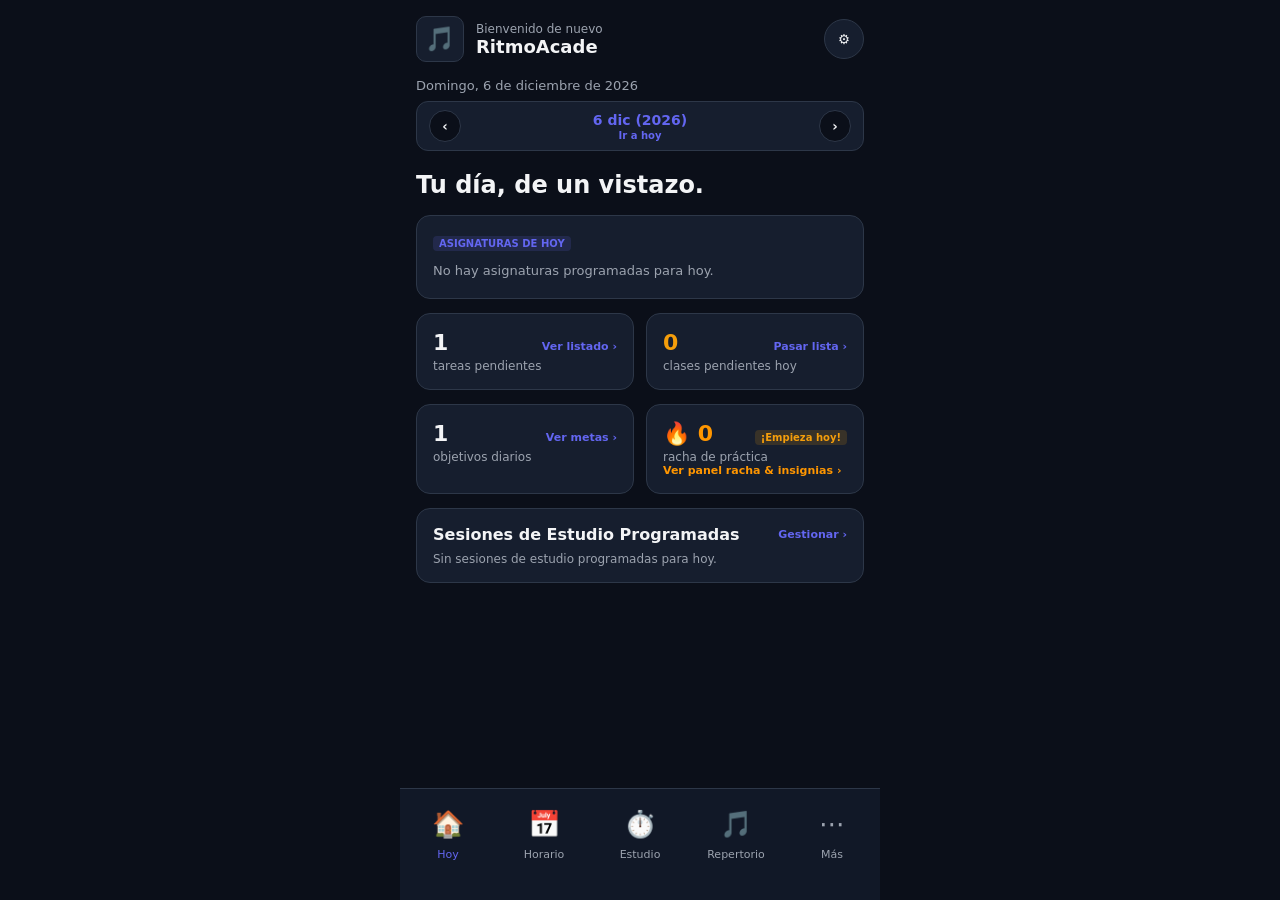
==== commit b3a7b5f1: "Update index.html" ====
--- a/index.html
+++ b/index.html
@@ -124,6 +124,7 @@
     .month-grid { display: grid; grid-template-columns: repeat(7, 1fr); gap: 4px; }
     .month-day { background: var(--bg-main); border: 1px solid var(--border); border-radius: 8px; aspect-ratio: 1; display: flex; flex-direction: column; align-items: center; justify-content: center; font-size: 12px; cursor: pointer; position: relative; }
     .month-day.has-events { border-color: var(--primary); background: rgba(99,102,241,0.1); font-weight: bold; }
+    .month-day.is-festivo { border-color: var(--danger); background: rgba(239, 68, 68, 0.15); color: var(--danger); font-weight: bold; }
     .month-day.selected { border-color: var(--calendar-accent); background: rgba(236,72,153,0.15); }
 
     .streak-header-card { background: linear-gradient(135deg, #1E1B4B, #311042); border: 1px solid var(--border); border-radius: 20px; padding: 24px; text-align: center; }
@@ -191,7 +192,10 @@
 
     <div class="day-navigator">
       <button class="day-nav-btn" onclick="cambiarDiaHome(-1)">‹</button>
-      <div class="day-nav-title" id="home-nav-titulo-dia">Hoy</div>
+      <div style="display: flex; flex-direction: column; align-items: center; gap: 2px;">
+        <div class="day-nav-title" id="home-nav-titulo-dia" style="margin-bottom: 0;">Hoy</div>
+        <button class="btn-accion-txt" style="color: var(--primary); font-size: 10px; font-weight: bold; cursor: pointer;" onclick="irDiaActualHome()">Ir a hoy</button>
+      </div>
       <button class="day-nav-btn" onclick="cambiarDiaHome(1)">›</button>
     </div>
     
@@ -288,6 +292,7 @@
   <div id="vista-horario" class="view">
     <header>
       <div class="titulo">Horarios y Planificación</div>
+      <button class="btn-main" style="width: auto; margin-top: 0; padding: 8px 12px; font-size: 12px; background: var(--danger);" onclick="abrirModalFestivo()">+ Festivo</button>
     </header>
     <p class="fecha">Organiza tus clases oficiales y sesiones de estudio.</p>
     
@@ -302,7 +307,10 @@
     <div id="subview-diaria" class="horario-subview active">
       <div class="day-navigator">
         <button class="day-nav-btn" onclick="cambiarDiaHorario(-1)">‹</button>
-        <div class="day-nav-title" id="horario-nav-titulo-dia">Hoy</div>
+        <div style="display: flex; flex-direction: column; align-items: center; gap: 2px;">
+          <div class="day-nav-title" id="horario-nav-titulo-dia" style="margin-bottom: 0;">Hoy</div>
+          <button class="btn-accion-txt" style="color: var(--primary); font-size: 10px; font-weight: bold; cursor: pointer;" onclick="irDiaActualHorario()">Ir a hoy</button>
+        </div>
         <button class="day-nav-btn" onclick="cambiarDiaHorario(1)">›</button>
       </div>
       <div id="container-diaria-huecos" class="grid"></div>
@@ -312,7 +320,10 @@
     <div id="subview-semanal" class="horario-subview">
       <div class="day-navigator">
         <button class="day-nav-btn" onclick="cambiarSemanaHorario(-1)">‹</button>
-        <div class="day-nav-title" id="horario-nav-titulo-semana">Semana actual</div>
+        <div style="display: flex; flex-direction: column; align-items: center; gap: 2px;">
+          <div class="day-nav-title" id="horario-nav-titulo-semana" style="margin-bottom: 0;">Semana actual</div>
+          <button class="btn-accion-txt" style="color: var(--primary); font-size: 10px; font-weight: bold; cursor: pointer;" onclick="irSemanaActualHorario()">Ir a semana actual</button>
+        </div>
         <button class="day-nav-btn" onclick="cambiarSemanaHorario(1)">›</button>
       </div>
       <div id="container-semanal-dinamico" class="grid"></div>
@@ -322,7 +333,10 @@
     <div id="subview-mensual" class="horario-subview">
       <div class="day-navigator">
         <button class="day-nav-btn" onclick="cambiarMesHorario(-1)">‹</button>
-        <div class="day-nav-title" id="horario-nav-titulo-mes">Mes actual</div>
+        <div style="display: flex; flex-direction: column; align-items: center; gap: 2px;">
+          <div class="day-nav-title" id="horario-nav-titulo-mes" style="margin-bottom: 0;">Mes actual</div>
+          <button class="btn-accion-txt" style="color: var(--primary); font-size: 10px; font-weight: bold; cursor: pointer;" onclick="irMesActualHorario()">Ir a mes actual</button>
+        </div>
         <button class="day-nav-btn" onclick="cambiarMesHorario(1)">›</button>
       </div>
       <div class="card" style="padding: 12px;">
@@ -336,7 +350,10 @@
     <div id="subview-calendario" class="horario-subview">
       <div class="day-navigator">
         <button class="day-nav-btn" onclick="cambiarSemanaCuadrante(-1)">‹</button>
-        <div class="day-nav-title" id="cuadrante-nav-titulo-semana">Semana actual</div>
+        <div style="display: flex; flex-direction: column; align-items: center; gap: 2px;">
+          <div class="day-nav-title" id="cuadrante-nav-titulo-semana" style="margin-bottom: 0;">Semana actual</div>
+          <button class="btn-accion-txt" style="color: var(--primary); font-size: 10px; font-weight: bold; cursor: pointer;" onclick="irSemanaActualCuadrante()">Ir a semana actual</button>
+        </div>
         <button class="day-nav-btn" onclick="cambiarSemanaCuadrante(1)">›</button>
       </div>
       <div class="card" style="padding: 10px;">
@@ -692,6 +709,30 @@
         </div>
       </div>
       <button class="btn-main" onclick="guardarOActualizarSesionEstudio()">Guardar sesión</button>
+    </div>
+  </div>
+
+  <div id="modalFestivo" class="modal" onclick="cerrarModalFestivoFuera(event)">
+    <div class="modal-content">
+      <div class="section-flex" style="margin-bottom: 12px;">
+        <h3>Añadir Nuevo Festivo</h3>
+        <span style="font-size: 20px; cursor: pointer; color: var(--text-muted);" onclick="cerrarModalFestivo()">✕</span>
+      </div>
+      <div class="form-group">
+        <label>Motivo / Nombre del Festivo</label>
+        <input type="text" id="input-festivo-nombre" class="form-control" placeholder="Ej. Fiesta patronal...">
+      </div>
+      <div class="row-2">
+        <div class="form-group">
+          <label>Desde fecha</label>
+          <input type="date" id="input-festivo-inicio" class="form-control">
+        </div>
+        <div class="form-group">
+          <label>Hasta fecha</label>
+          <input type="date" id="input-festivo-fin" class="form-control">
+        </div>
+      </div>
+      <button class="btn-main" style="background: var(--danger);" onclick="guardarNuevoFestivo()">Guardar festivo</button>
     </div>
   </div>
 
@@ -1012,6 +1053,13 @@
       { titulo: "Repasar articulación compases 30-45", fechaInicio: "2026-09-28", fechaFin: "2026-09-28" }
     ];
 
+    let listaFestivos = JSON.parse(localStorage.getItem('ritmo_festivos')) || [
+      { nombre: "Festivo Local", inicio: "2026-10-07", fin: "2026-10-07" },
+      { nombre: "Vacaciones de Navidad", inicio: "2026-12-22", fin: "2027-01-07" },
+      { nombre: "Carnaval / Festivo Lectivo", inicio: "2027-02-08", fin: "2027-02-10" },
+      { nombre: "Semana Santa", inicio: "2027-03-22", fin: "2027-03-29" }
+    ];
+
     let rachaActual = parseInt(localStorage.getItem('ritmo_racha')) || 0;
     let minutosEstudiadosTotal = parseInt(localStorage.getItem('ritmo_mins_estudio')) || 0;
 
@@ -1021,6 +1069,7 @@
       localStorage.setItem('ritmo_repertorio', JSON.stringify(repertorioCategorias));
       localStorage.setItem('ritmo_tareas', JSON.stringify(tareasPendientes));
       localStorage.setItem('ritmo_objetivos', JSON.stringify(objetivosDiarios));
+      localStorage.setItem('ritmo_festivos', JSON.stringify(listaFestivos));
       localStorage.setItem('ritmo_racha', rachaActual);
       localStorage.setItem('ritmo_mins_estudio', minutosEstudiadosTotal);
     }
@@ -1033,6 +1082,7 @@
         repertorio: repertorioCategorias,
         tareas: tareasPendientes,
         objetivos: objetivosDiarios,
+        festivos: listaFestivos,
         racha: rachaActual,
         minutos: minutosEstudiadosTotal,
         fechaExportacion: new Date().toISOString()
@@ -1059,6 +1109,7 @@
             repertorioCategorias = datos.repertorio;
             tareasPendientes = datos.tareas || [];
             objetivosDiarios = datos.objetivos || [];
+            listaFestivos = datos.festivos || [];
             rachaActual = datos.racha || 0;
             minutosEstudiadosTotal = datos.minutos || 0;
             guardarDatos();
@@ -1121,21 +1172,41 @@
       actualizarHomePorFecha();
     }
 
+    function irDiaActualHome() {
+      fechaHomeActual = new Date();
+      actualizarHomePorFecha();
+    }
+
     function cambiarDiaHorario(dias) {
       fechaHorarioDiario.setDate(fechaHorarioDiario.getDate() + dias);
       renderizarHorarioAvanzado();
     }
 
+    function irDiaActualHorario() {
+      fechaHorarioDiario = new Date();
+      renderizarHorarioAvanzado();
+    }
+
     function cambiarSemanaHorario(semanas) {
       fechaHorarioSemana.setDate(fechaHorarioSemana.getDate() + (semanas * 7));
       renderizarHorarioAvanzado();
     }
 
+    function irSemanaActualHorario() {
+      fechaHorarioSemana = new Date();
+      renderizarHorarioAvanzado();
+    }
+
     function cambiarSemanaCuadrante(semanas) {
       fechaHorarioCuadrante.setDate(fechaHorarioCuadrante.getDate() + (semanas * 7));
       renderizarCuadranteSemanal();
     }
 
+    function irSemanaActualCuadrante() {
+      fechaHorarioCuadrante = new Date();
+      renderizarCuadranteSemanal();
+    }
+
     function cambiarSemanaAsistencia(semanas) {
       fechaHorarioAsistencia.setDate(fechaHorarioAsistencia.getDate() + (semanas * 7));
       renderizarControlAsistenciaCentro();
@@ -1151,13 +1222,48 @@
       renderizarHorarioAvanzado();
     }
 
-    function calcularFechasPeriodo(periodo) {
-      if (periodo === '1_cuatri') return { inicio: "2026-09-16", fin: "2027-01-31" };
-      if (periodo === '2_cuatri') return { inicio: "2027-02-01", fin: "2027-06-01" };
-      if (periodo === '1_trim') return { inicio: "2026-09-16", fin: "2026-11-30" };
-      if (periodo === '2_trim') return { inicio: "2026-12-01", fin: "2027-03-15" };
-      if (periodo === '3_trim') return { inicio: "2027-03-16", fin: "2027-06-30" };
-      return { inicio: "2026-09-16", fin: "2027-06-30" };
+    function irMesActualHorario() {
+      fechaHorarioMes = new Date();
+      renderizarHorarioAvanzado();
+    }
+
+    function esDiaFestivo(fechaIso) {
+      for (let f of listaFestivos) {
+        if (fechaIso >= f.inicio && fechaIso <= f.fin) return f.nombre;
+      }
+      return null;
+    }
+
+    function abrirModalFestivo() {
+      let hoyStr = new Date().toISOString().split('T')[0];
+      document.getElementById('input-festivo-nombre').value = '';
+      document.getElementById('input-festivo-inicio').value = hoyStr;
+      document.getElementById('input-festivo-fin').value = hoyStr;
+      document.getElementById('modalFestivo').classList.add('active');
+    }
+
+    function cerrarModalFestivo() {
+      document.getElementById('modalFestivo').classList.remove('active');
+    }
+
+    function cerrarModalFestivoFuera(e) {
+      if (e.target.id === 'modalFestivo') cerrarModalFestivo();
+    }
+
+    function guardarNuevoFestivo() {
+      let nombre = document.getElementById('input-festivo-nombre').value.trim();
+      let inicio = document.getElementById('input-festivo-inicio').value;
+      let fin = document.getElementById('input-festivo-fin').value;
+
+      if (!nombre || !inicio) return;
+      if (!fin) fin = inicio;
+
+      listaFestivos.push({ nombre, inicio, fin });
+      guardarDatos();
+      renderizarHorarioAvanzado();
+      actualizarHomePorFecha();
+      cerrarModalFestivo();
+      alert('¡Festivo añadido correctamente! Las clases de ese periodo han sido suspendidas.');
     }
 
     function actualizarHomePorFecha() {
@@ -1172,43 +1278,62 @@
       document.getElementById('home-fecha-actual').textContent = fechaFormateada.charAt(0).toUpperCase() + fechaFormateada.slice(1);
       document.getElementById('home-nav-titulo-dia').textContent = `${fechaHomeActual.getDate()} ${fechaHomeActual.toLocaleString('es-ES', { month: 'short' })} (${yyyy})`;
 
-      let todasAsig = [];
-      centrosEstudios.forEach(c => {
-        c.asignaturas.forEach(a => {
-          todasAsig.push(a);
-          if (a.tieneSegunda && a.dia2) {
-            todasAsig.push({ ...a, dia: a.dia2, inicio: a.inicio2 || a.inicio, fin: a.fin2 || a.fin });
-          }
+      const contAsig = document.getElementById('home-lista-asig-hoy');
+      let nombreFestivo = esDiaFestivo(fechaIso);
+
+      if (nombreFestivo) {
+        contAsig.innerHTML = `<div style="padding: 8px 0; color: var(--danger); font-weight: bold; font-size: 13px;">🎉 Día Festivo: ${nombreFestivo} (Sin clases lectivas)</div>`;
+      } else {
+        let todasAsig = [];
+        centrosEstudios.forEach(c => {
+          c.asignaturas.forEach(a => {
+            todasAsig.push(a);
+            if (a.tieneSegunda && a.dia2) {
+              todasAsig.push({ ...a, dia: a.dia2, inicio: a.inicio2 || a.inicio, fin: a.fin2 || a.fin });
+            }
+          });
         });
-      });
-
-      let diaSemanaStr = ["Dom", "Lun", "Mar", "Mié", "Jue", "Vie", "Sáb"][fechaHomeActual.getDay()];
-      let asigsHoy = todasAsig.filter(a => a.dia === diaSemanaStr && fechaIso >= a.fechaInicio && fechaIso <= a.fechaFin);
-      asigsHoy.sort((a,b) => a.inicio.localeCompare(b.inicio));
-
-      const contAsig = document.getElementById('home-lista-asig-hoy');
-      if (asigsHoy.length === 0) {
-        contAsig.innerHTML = `<p style="font-size: 13px; color: var(--text-muted); padding: 4px 0;">No hay asignaturas programadas para hoy.</p>`;
-      } else {
-        contAsig.innerHTML = asigsHoy.map(a => `
-          <div style="padding: 6px 0; border-bottom: 1px solid var(--border); cursor: pointer;" onclick="abrirDetalleAsignaturaModal('${a.nombre}', '${a.docente}', '${a.aula}', '${a.email || '-'}', '${a.tel || '-'}', '${a.dia} ${a.inicio}-${a.fin}', '${a.periodo}')">
-            <div style="font-weight: bold; font-size: 13px; color: ${a.color};">📚 ${a.nombre}</div>
-            <div style="font-size: 11px; color: var(--text-muted);">⏱️ ${a.inicio} - ${a.fin} • 📍 ${a.aula}</div>
-          </div>
-        `).join('');
+
+        let diaSemanaStr = ["Dom", "Lun", "Mar", "Mié", "Jue", "Vie", "Sáb"][fechaHomeActual.getDay()];
+        let asigsHoy = todasAsig.filter(a => a.dia === diaSemanaStr && fechaIso >= a.fechaInicio && fechaIso <= a.fechaFin);
+        asigsHoy.sort((a,b) => a.inicio.localeCompare(b.inicio));
+
+        if (asigsHoy.length === 0) {
+          contAsig.innerHTML = `<p style="font-size: 13px; color: var(--text-muted); padding: 4px 0;">No hay asignaturas programadas para hoy.</p>`;
+        } else {
+          contAsig.innerHTML = asigsHoy.map(a => `
+            <div style="padding: 6px 0; border-bottom: 1px solid var(--border); cursor: pointer;" onclick="abrirDetalleAsignaturaModal('${a.nombre}', '${a.docente}', '${a.aula}', '${a.email || '-'}', '${a.tel || '-'}', '${a.dia} ${a.inicio}-${a.fin}', '${a.periodo}')">
+              <div style="font-weight: bold; font-size: 13px; color: ${a.color};">📚 ${a.nombre}</div>
+              <div style="font-size: 11px; color: var(--text-muted);">⏱️ ${a.inicio} - ${a.fin} • 📍 ${a.aula}</div>
+            </div>
+          `).join('');
+        }
       }
 
       let pendientesHoy = 0;
-      asigsHoy.forEach(a => {
-        let fechaIsoHoy = obtenerFechaIsoRealClase(a.dia, fechaHomeActual);
-        let historialArr = a.dia === a.dia2 ? (a.historial2 || []) : (a.historial1 || []);
-        let registroHoy = historialArr.find(h => h.isoFecha === fechaIsoHoy);
-        let estado = registroHoy ? registroHoy.estado : 'Sin registrar';
-        if (estado === 'Sin registrar') pendientesHoy++;
-      });
+      if (!nombreFestivo) {
+        let todasAsigCheck = [];
+        centrosEstudios.forEach(c => {
+          c.asignaturas.forEach(a => {
+            todasAsigCheck.push(a);
+            if (a.tieneSegunda && a.dia2) todasAsigCheck.push({ ...a, dia: a.dia2 });
+          });
+        });
+        let diaSemanaStr = ["Dom", "Lun", "Mar", "Mié", "Jue", "Vie", "Sáb"][fechaHomeActual.getDay()];
+        let asigsHoyCheck = todasAsigCheck.filter(a => a.dia === diaSemanaStr && fechaIso >= a.fechaInicio && fechaIso <= a.fechaFin);
+
+        asigsHoyCheck.forEach(a => {
+          let fechaIsoHoy = obtenerFechaIsoRealClase(a.dia, fechaHomeActual);
+          let historialArr = a.dia === a.dia2 ? (a.historial2 || []) : (a.historial1 || []);
+          let registroHoy = historialArr.find(h => h.isoFecha === fechaIsoHoy);
+          let estado = registroHoy ? registroHoy.estado : 'Sin registrar';
+          if (estado === 'Sin registrar') pendientesHoy++;
+        });
+      }
       document.getElementById('home-asistencia-pendientes-num').textContent = pendientesHoy;
       document.getElementById('home-asistencia-label-txt').textContent = pendientesHoy === 1 ? 'clase pendiente hoy' : 'clases pendientes hoy';
 
+      let diaSemanaStr = ["Dom", "Lun", "Mar", "Mié", "Jue", "Vie", "Sáb"][fechaHomeActual.getDay()];
       let sesionesHoy = sesionesEstudio.filter(s => s.fecha === fechaIso || s.dia === diaSemanaStr);
       const prevSesiones = document.getElementById('preview-sesiones-estudio-home');
       if (sesionesHoy.length === 0) {
@@ -1356,6 +1481,8 @@
       
       document.getElementById('horario-nav-titulo-dia').textContent = `${fechaHorarioDiario.getDate()} ${fechaHorarioDiario.toLocaleString('es-ES', { month: 'short' })} (${yyyy})`;
 
+      let nombreFestivoHoy = esDiaFestivo(fechaIsoDiaria);
+
       let todasAsig = [];
       centrosEstudios.forEach(c => {
         c.asignaturas.forEach(a => {
@@ -1366,7 +1493,7 @@
         });
       });
 
-      let eventosHoy = todasAsig.filter(a => a.dia === diaSemanaStr && fechaIsoDiaria >= a.fechaInicio && fechaIsoDiaria <= a.fechaFin);
+      let eventosHoy = nombreFestivoHoy ? [] : todasAsig.filter(a => a.dia === diaSemanaStr && fechaIsoDiaria >= a.fechaInicio && fechaIsoDiaria <= a.fechaFin);
       let sesionesHoy = sesionesEstudio.filter(s => s.fecha === fechaIsoDiaria || s.dia === diaSemanaStr);
       let tareasHoy = tareasPendientes.filter(t => t.fecha === fechaIsoDiaria);
       
@@ -1375,7 +1502,18 @@
 
       const contDiaria = document.getElementById('container-diaria-huecos');
       contDiaria.innerHTML = '';
-      if (eventosHoy.length === 0 && sesionesHoy.length === 0 && tareasHoy.length === 0) {
+      
+      if (nombreFestivoHoy) {
+        contDiaria.innerHTML += `
+          <div class="card" style="border-left: 4px solid var(--danger); background: rgba(239, 68, 68, 0.05);">
+            <span class="badge-danger">🎉 Día Festivo</span>
+            <h4 style="margin-top: 6px; color: var(--danger);">${nombreFestivoHoy}</h4>
+            <p style="color: var(--text-muted); font-size: 13px; margin-top: 4px;">Las clases lectivas normales están suspendidas para este día.</p>
+          </div>
+        `;
+      }
+
+      if (eventosHoy.length === 0 && sesionesHoy.length === 0 && tareasHoy.length === 0 && !nombreFestivoHoy) {
         contDiaria.innerHTML = `<p style="color: var(--text-muted); font-size: 13px; text-align: center; padding: 20px;">No hay eventos ni clases para este día.</p>`;
       } else {
         eventosHoy.forEach(ev => {
@@ -1432,17 +1570,20 @@
         let diaActual = new Date(lunesSemana);
         diaActual.setDate(lunesSemana.getDate() + idx);
         let isoStr = diaActual.toISOString().split('T')[0];
-        let asigsDelDia = todasAsig.filter(a => a.dia === dNombre && isoStr >= a.fechaInicio && isoStr <= a.fechaFin);
+        let festivoDia = esDiaFestivo(isoStr);
+
+        let asigsDelDia = festivoDia ? [] : todasAsig.filter(a => a.dia === dNombre && isoStr >= a.fechaInicio && isoStr <= a.fechaFin);
         let sesDelDia = sesionesEstudio.filter(s => s.fecha === isoStr || s.dia === dNombre);
 
         contSemana.innerHTML += `
           <div class="card" style="background: var(--bg-main);">
             <div class="section-flex" style="border-bottom: 1px solid var(--border); padding-bottom: 6px; margin-bottom: 8px;">
               <h4 style="color: var(--primary);">${dNombre} (${diaActual.getDate()} ${diaActual.toLocaleString('es-ES', { month: 'short' })})</h4>
-              <span class="badge">${asigsDelDia.length + sesDelDia.length} eventos</span>
+              <span class="badge">${festivoDia ? 'Festivo' : (asigsDelDia.length + sesDelDia.length + ' eventos')}</span>
             </div>
-            ${asigsDelDia.length === 0 && sesDelDia.length === 0 ? `<p style="font-size: 12px; color: var(--text-muted);">Sin eventos en esta fecha.</p>` : ''}
-            <div style="display: flex; flex-direction: column; gap: 6px;">
+            ${festivoDia ? `<p style="font-size: 12px; color: var(--danger); font-weight: bold;">🎉 Festivo: ${festivoDia}</p>` : ''}
+            ${asigsDelDia.length === 0 && sesDelDia.length === 0 && !festivoDia ? `<p style="font-size: 12px; color: var(--text-muted);">Sin eventos en esta fecha.</p>` : ''}
+            <div style="display: flex; flex-direction: column; gap: 6px; margin-top: 6px;">
               ${asigsDelDia.map(a => `
                 <div style="background: var(--bg-card); padding: 8px; border-radius: 8px; border-left: 3px solid ${a.color}; cursor: pointer;" onclick="abrirDetalleAsignaturaModal('${a.nombre}', '${a.docente}', '${a.aula}', '${a.email || '-'}', '${a.tel || '-'}', '${a.dia} ${a.inicio}-${a.fin}', '${a.periodo}')">
                   <strong style="font-size: 12px;">📚 ${a.nombre}</strong>
@@ -1480,12 +1621,15 @@
         let dFecha = new Date(anioIdx, mesIdx, dia);
         let isoD = `${anioIdx}-${String(mesIdx+1).padStart(2,'0')}-${String(dia).padStart(2,'0')}`;
         let dSemStr = ["Dom", "Lun", "Mar", "Mié", "Jue", "Vie", "Sáb"][dFecha.getDay()];
-        let tieneEv = todasAsig.some(a => a.dia === dSemStr && isoD >= a.fechaInicio && isoD <= a.fechaFin) || sesionesEstudio.some(s => s.fecha === isoD || s.dia === dSemStr) || tareasPendientes.some(t => t.fecha === isoD);
+        
+        let festivoMes = esDiaFestivo(isoD);
+        let tieneEv = !festivoMes && (todasAsig.some(a => a.dia === dSemStr && isoD >= a.fechaInicio && isoD <= a.fechaFin) || sesionesEstudio.some(s => s.fecha === isoD || s.dia === dSemStr) || tareasPendientes.some(t => t.fecha === isoD));
         let esSel = fechaSeleccionadaMes.toISOString().split('T')[0] === isoD;
 
         let divD = document.createElement('div');
-        divD.className = `month-day ${tieneEv ? 'has-events' : ''} ${esSel ? 'selected' : ''}`;
+        divD.className = `month-day ${festivoMes ? 'is-festivo' : (tieneEv ? 'has-events' : '')} ${esSel ? 'selected' : ''}`;
         divD.textContent = dia;
+        divD.title = festivoMes ? `Festivo: ${festivoMes}` : '';
         divD.onclick = () => {
           fechaSeleccionadaMes = dFecha;
           renderizarHorarioAvanzado();
@@ -1503,6 +1647,7 @@
       let dd = String(fechaSeleccionadaMes.getDate()).padStart(2, '0');
       let isoStr = `${yyyy}-${mm}-${dd}`;
       let diaSemStr = ["Dom", "Lun", "Mar", "Mié", "Jue", "Vie", "Sáb"][fechaSeleccionadaMes.getDay()];
+      let festivoDia = esDiaFestivo(isoStr);
 
       document.getElementById('titulo-eventos-dia-mes').textContent = `Eventos del ${fechaSeleccionadaMes.getDate()} de ${fechaSeleccionadaMes.toLocaleString('es-ES', { month: 'long' })} (${yyyy}):`;
 
@@ -1514,13 +1659,23 @@
         });
       });
 
-      let eventos = todasAsig.filter(a => a.dia === diaSemStr && isoStr >= a.fechaInicio && isoStr <= a.fechaFin);
+      let eventos = festivoDia ? [] : todasAsig.filter(a => a.dia === diaSemStr && isoStr >= a.fechaInicio && isoStr <= a.fechaFin);
       let sesiones = sesionesEstudio.filter(s => s.fecha === isoStr || s.dia === diaSemStr);
       let tareas = tareasPendientes.filter(t => t.fecha === isoStr);
 
       const cont = document.getElementById('container-eventos-dia-mes');
       cont.innerHTML = '';
-      if (eventos.length === 0 && sesiones.length === 0 && tareas.length === 0) {
+      
+      if (festivoDia) {
+        cont.innerHTML += `
+          <div class="card" style="border-left: 4px solid var(--danger); background: rgba(239, 68, 68, 0.05);">
+            <strong style="font-size: 13px; color: var(--danger);">🎉 Día Festivo: ${festivoDia}</strong>
+            <p style="font-size: 12px; color: var(--text-muted); margin-top: 4px;">Las clases están suspendidas.</p>
+          </div>
+        `;
+      }
+
+      if (eventos.length === 0 && sesiones.length === 0 && tareas.length === 0 && !festivoDia) {
         cont.innerHTML = `<p style="font-size: 12px; color: var(--text-muted); text-align: center; padding: 10px;">Ningún evento programado para este día.</p>`;
         return;
       }
@@ -1577,7 +1732,9 @@
       diasCortos.forEach((dStr, idx) => {
         let dActual = new Date(lunesSemana);
         dActual.setDate(lunesSemana.getDate() + idx);
-        trHead.innerHTML += `<th>${dStr} ${dActual.getDate()}/${dActual.getMonth()+1}</th>`;
+        let isoStr = dActual.toISOString().split('T')[0];
+        let festivoCol = esDiaFestivo(isoStr);
+        trHead.innerHTML += `<th style="${festivoCol ? 'color: var(--danger);' : ''}">${dStr} ${dActual.getDate()}/${dActual.getMonth()+1}</th>`;
       });
 
       const tbody = document.getElementById('tbody-horario-sincronizado');
@@ -1595,93 +1752,106 @@
           let dActual = new Date(lunesSemana);
           dActual.setDate(lunesSemana.getDate() + dIdx);
           let isoStr = dActual.toISOString().split('T')[0];
+          let festivoCelda = esDiaFestivo(isoStr);
 
           let td = document.createElement('td');
-          
-          let eventosEnCelda = todasLasAsignaturas.filter(a => {
-            let enRango = isoStr >= a.fechaInicio && isoStr <= a.fechaFin;
-            return a.dia === dia && enRango && a.inicio === hora;
-          });
-
-          let sesionesEnCelda = sesionesEstudio.filter(s => (s.fecha === isoStr || s.dia === dia) && s.inicio === hora);
-
-          let totalEvs = eventosEnCelda.length + sesionesEnCelda.length;
-
-          if (totalEvs > 0) {
-            let contenedorParalelo = document.createElement('div');
-            contenedorParalelo.style.display = "flex";
-            contenedorParalelo.style.gap = "2px";
-            contenedorParalelo.style.width = "100%";
-            contenedorParalelo.style.position = "absolute";
-            contenedorParalelo.style.top = "1px";
-            contenedorParalelo.style.left = "1px";
-            contenedorParalelo.style.right = "1px";
-
-            eventosEnCelda.forEach(ev => {
-              let idxInicio = horasDisponibles.indexOf(ev.inicio);
-              let idxFin = horasDisponibles.indexOf(ev.fin);
-              let numBloques = (idxFin > idxInicio) ? (idxFin - idxInicio) : 1;
-              let alturaPx = numBloques * 30;
-
-              let bloqueDiv = document.createElement('div');
-              bloqueDiv.style.flex = `0 0 calc(${100 / totalEvs}% - ${totalEvs > 1 ? 2 : 0}px)`;
-              bloqueDiv.style.height = `${alturaPx - 2}px`;
-              bloqueDiv.style.backgroundColor = ev.color + "30";
-              bloqueDiv.style.borderLeft = `3px solid ${ev.color}`;
-              bloqueDiv.style.color = ev.color;
-              bloqueDiv.style.fontWeight = "bold";
-              bloqueDiv.style.fontSize = "9px";
-              bloqueDiv.style.padding = "4px 2px";
-              bloqueDiv.style.borderRadius = "3px";
-              bloqueDiv.style.overflow = "hidden";
-              bloqueDiv.style.textOverflow = "ellipsis";
-              bloqueDiv.style.whiteSpace = "nowrap";
-              bloqueDiv.style.zIndex = "3";
-              bloqueDiv.style.textAlign = "left";
-              bloqueDiv.style.cursor = "pointer";
-              bloqueDiv.title = `${ev.nombre} (${ev.inicio}-${ev.fin})`;
-              bloqueDiv.innerHTML = `<strong>${ev.nombre}</strong>`;
-              bloqueDiv.onclick = () => abrirDetalleAsignaturaModal(ev.nombre, ev.docente, ev.aula, ev.email || '-', ev.tel || '-', `${ev.dia} ${ev.inicio}-${ev.fin}`, ev.periodo);
-              contenedorParalelo.appendChild(bloqueDiv);
+
+          if (festivoCelda && hora === "10:00") {
+            td.style.backgroundColor = "rgba(239, 68, 68, 0.1)";
+            let festDiv = document.createElement('div');
+            festDiv.style.color = "var(--danger)";
+            festDiv.style.fontSize = "9px";
+            festDiv.style.fontWeight = "bold";
+            festDiv.style.textAlign = "center";
+            festDiv.style.padding = "4px";
+            festDiv.textContent = `🎉 ${festivoCelda}`;
+            td.appendChild(festDiv);
+          } else if (!festivoCelda) {
+            let eventosEnCelda = todasLasAsignaturas.filter(a => {
+              let enRango = isoStr >= a.fechaInicio && isoStr <= a.fechaFin;
+              return a.dia === dia && enRango && a.inicio === hora;
             });
 
-            sesionesEnCelda.forEach(ses => {
-              let idxInicio = horasDisponibles.indexOf(ses.inicio);
-              let idxFin = horasDisponibles.indexOf(ses.fin);
-              let numBloques = (idxFin > idxInicio) ? (idxFin - idxInicio) : 1;
-              let alturaPx = numBloques * 30;
-
-              let bloqueDiv = document.createElement('div');
-              bloqueDiv.style.flex = `0 0 calc(${100 / totalEvs}% - ${totalEvs > 1 ? 2 : 0}px)`;
-              bloqueDiv.style.height = `${alturaPx - 2}px`;
-              bloqueDiv.style.backgroundColor = "rgba(56, 189, 248, 0.15)";
-              bloqueDiv.style.border = `1px dashed var(--study-accent)`;
-              bloqueDiv.style.color = "var(--study-accent)";
-              bloqueDiv.style.fontWeight = "bold";
-              bloqueDiv.style.fontSize = "9px";
-              bloqueDiv.style.padding = "4px 2px";
-              bloqueDiv.style.borderRadius = "3px";
-              bloqueDiv.style.overflow = "hidden";
-              bloqueDiv.style.textOverflow = "ellipsis";
-              bloqueDiv.style.whiteSpace = "nowrap";
-              bloqueDiv.style.zIndex = "3";
-              bloqueDiv.style.textAlign = "left";
-              bloqueDiv.title = `Estudio: ${ses.titulo} (${ses.inicio}-${ses.fin})`;
-              bloqueDiv.innerHTML = `⏱️ ${ses.titulo}`;
-              contenedorParalelo.appendChild(bloqueDiv);
-            });
-
-            td.appendChild(contenedorParalelo);
-          } else {
-            let cubierto = todasLasAsignaturas.some(a => {
-              let idxIni = horasDisponibles.indexOf(a.inicio);
-              let idxF = horasDisponibles.indexOf(a.fin);
-              let idxAct = horasDisponibles.indexOf(hora);
-              let enRango = isoStr >= a.fechaInicio && isoStr <= a.fechaFin;
-              return a.dia === dia && enRango && idxAct > idxIni && idxAct < idxF;
-            });
-            if (cubierto) {
-              td.style.backgroundColor = "rgba(99, 102, 241, 0.03)";
+            let sesionesEnCelda = sesionesEstudio.filter(s => (s.fecha === isoStr || s.dia === dia) && s.inicio === hora);
+
+            let totalEvs = eventosEnCelda.length + sesionesEnCelda.length;
+
+            if (totalEvs > 0) {
+              let contenedorParalelo = document.createElement('div');
+              contenedorParalelo.style.display = "flex";
+              contenedorParalelo.style.gap = "2px";
+              contenedorParalelo.style.width = "100%";
+              contenedorParalelo.style.position = "absolute";
+              contenedorParalelo.style.top = "1px";
+              contenedorParalelo.style.left = "1px";
+              contenedorParalelo.style.right = "1px";
+
+              eventosEnCelda.forEach(ev => {
+                let idxInicio = horasDisponibles.indexOf(ev.inicio);
+                let idxFin = horasDisponibles.indexOf(ev.fin);
+                let numBloques = (idxFin > idxInicio) ? (idxFin - idxInicio) : 1;
+                let alturaPx = numBloques * 30;
+
+                let bloqueDiv = document.createElement('div');
+                bloqueDiv.style.flex = `0 0 calc(${100 / totalEvs}% - ${totalEvs > 1 ? 2 : 0}px)`;
+                bloqueDiv.style.height = `${alturaPx - 2}px`;
+                bloqueDiv.style.backgroundColor = ev.color + "30";
+                bloqueDiv.style.borderLeft = `3px solid ${ev.color}`;
+                bloqueDiv.style.color = ev.color;
+                bloqueDiv.style.fontWeight = "bold";
+                bloqueDiv.style.fontSize = "9px";
+                bloqueDiv.style.padding = "4px 2px";
+                bloqueDiv.style.borderRadius = "3px";
+                bloqueDiv.style.overflow = "hidden";
+                bloqueDiv.style.textOverflow = "ellipsis";
+                bloqueDiv.style.whiteSpace = "nowrap";
+                bloqueDiv.style.zIndex = "3";
+                bloqueDiv.style.textAlign = "left";
+                bloqueDiv.style.cursor = "pointer";
+                bloqueDiv.title = `${ev.nombre} (${ev.inicio}-${ev.fin})`;
+                bloqueDiv.innerHTML = `<strong>${ev.nombre}</strong>`;
+                bloqueDiv.onclick = () => abrirDetalleAsignaturaModal(ev.nombre, ev.docente, ev.aula, ev.email || '-', ev.tel || '-', `${ev.dia} ${ev.inicio}-${ev.fin}`, ev.periodo);
+                contenedorParalelo.appendChild(bloqueDiv);
+              });
+
+              sesionesEnCelda.forEach(ses => {
+                let idxInicio = horasDisponibles.indexOf(ses.inicio);
+                let idxFin = horasDisponibles.indexOf(ses.fin);
+                let numBloques = (idxFin > idxInicio) ? (idxFin - idxInicio) : 1;
+                let alturaPx = numBloques * 30;
+
+                let bloqueDiv = document.createElement('div');
+                bloqueDiv.style.flex = `0 0 calc(${100 / totalEvs}% - ${totalEvs > 1 ? 2 : 0}px)`;
+                bloqueDiv.style.height = `${alturaPx - 2}px`;
+                bloqueDiv.style.backgroundColor = "rgba(56, 189, 248, 0.15)";
+                bloqueDiv.style.border = `1px dashed var(--study-accent)`;
+                bloqueDiv.style.color = "var(--study-accent)";
+                bloqueDiv.style.fontWeight = "bold";
+                bloqueDiv.style.fontSize = "9px";
+                bloqueDiv.style.padding = "4px 2px";
+                bloqueDiv.style.borderRadius = "3px";
+                bloqueDiv.style.overflow = "hidden";
+                bloqueDiv.style.textOverflow = "ellipsis";
+                bloqueDiv.style.whiteSpace = "nowrap";
+                bloqueDiv.style.zIndex = "3";
+                bloqueDiv.style.textAlign = "left";
+                bloqueDiv.title = `Estudio: ${ses.titulo} (${ses.inicio}-${ses.fin})`;
+                bloqueDiv.innerHTML = `⏱️ ${ses.titulo}`;
+                contenedorParalelo.appendChild(bloqueDiv);
+              });
+
+              td.appendChild(contenedorParalelo);
+            } else {
+              let cubierto = todasLasAsignaturas.some(a => {
+                let idxIni = horasDisponibles.indexOf(a.inicio);
+                let idxF = horasDisponibles.indexOf(a.fin);
+                let idxAct = horasDisponibles.indexOf(hora);
+                let enRango = isoStr >= a.fechaInicio && isoStr <= a.fechaFin;
+                return a.dia === dia && enRango && idxAct > idxIni && idxAct < idxF;
+              });
+              if (cubierto) {
+                td.style.backgroundColor = "rgba(99, 102, 241, 0.03)";
+              }
             }
           }
 
@@ -2569,7 +2739,7 @@
       let listaSesionesPasarLista = [];
       centro.asignaturas.forEach((asig, idxOriginal) => {
         let fechaIso1 = obtenerFechaIsoRealClase(asig.dia, fechaHorarioAsistencia);
-        let enRango1 = fechaIso1 >= asig.fechaInicio && fechaIso1 <= asig.fechaFin;
+        let enRango1 = fechaIso1 >= asig.fechaInicio && fechaIso1 <= asig.fechaFin && !esDiaFestivo(fechaIso1);
 
         if (enRango1) {
           let historial1 = asig.historial1 || [];
@@ -2593,7 +2763,7 @@
 
         if (asig.tieneSegunda && asig.dia2) {
           let fechaIso2 = obtenerFechaIsoRealClase(asig.dia2, fechaHorarioAsistencia);
-          let enRango2 = fechaIso2 >= asig.fechaInicio && fechaIso2 <= asig.fechaFin;
+          let enRango2 = fechaIso2 >= asig.fechaInicio && fechaIso2 <= asig.fechaFin && !esDiaFestivo(fechaIso2);
 
           if (enRango2) {
             let historial2 = asig.historial2 || [];
@@ -2618,7 +2788,7 @@
       });
 
       if (listaSesionesPasarLista.length === 0) {
-        contenedor.innerHTML = `<p style="color: var(--text-muted); font-size: 13px; text-align: center; padding: 20px;">No hay clases programadas para esta semana según sus periodos lectivos.</p>`;
+        contenedor.innerHTML = `<p style="color: var(--text-muted); font-size: 13px; text-align: center; padding: 20px;">No hay clases programadas para esta semana (posibles festivos o periodos vacacionales).</p>`;
         return;
       }
 
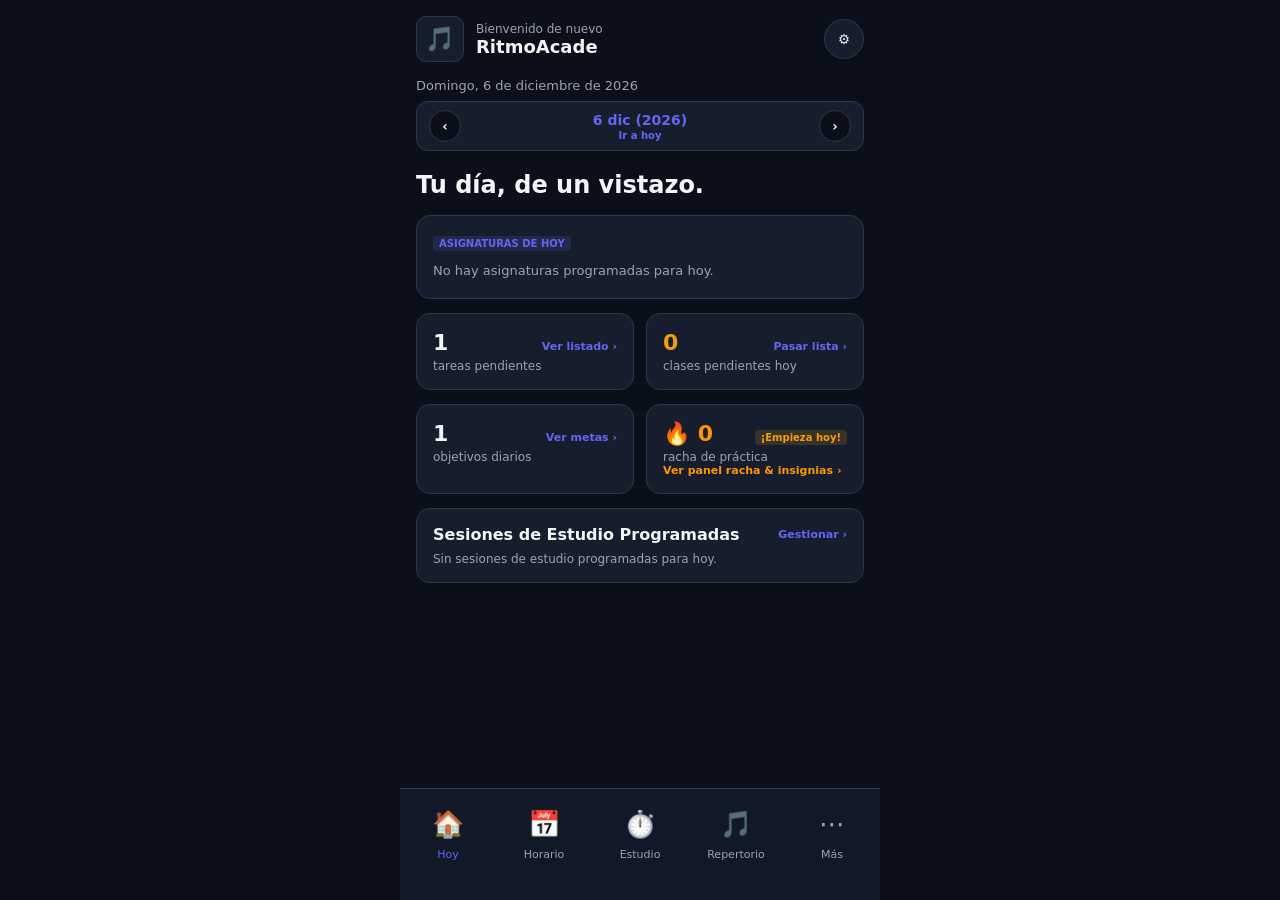
==== commit 167b2624: "Update index.html" ====
--- a/index.html
+++ b/index.html
@@ -104,6 +104,7 @@
     .badge-study { font-size: 10px; color: var(--study-accent); background: rgba(56,189,248,0.15); padding: 2px 6px; border-radius: 4px; font-weight: bold; }
     .badge-warn { font-size: 10px; color: #F59E0B; background: rgba(245,158,11,0.15); padding: 2px 6px; border-radius: 4px; font-weight: bold; }
     .badge-danger { font-size: 10px; color: #EF4444; background: rgba(239,68,68,0.15); padding: 2px 6px; border-radius: 4px; font-weight: bold; }
+    .badge-voluntaria { font-size: 10px; color: #34D399; background: rgba(52, 211, 153, 0.15); padding: 2px 6px; border-radius: 4px; font-weight: bold; }
 
     .section-flex { display: flex; justify-content: space-between; align-items: center; margin-bottom: 8px; }
 
@@ -375,32 +376,63 @@
     </div>
   </div>
 
-  <!-- ================= VISTA 3: ESTUDIO (POMODORO) ================= -->
+  <!-- ================= VISTA 3: ESTUDIO (POMODORO & CRONÓMETRO) ================= -->
   <div id="vista-estudio" class="view">
     <header>
-      <div class="titulo">Pomodoro Musical</div>
+      <div class="titulo">Estudio y Práctica</div>
     </header>
-    <p class="fecha">Cronometra tus bloques de práctica instrumental o teórica.</p>
-
-    <div class="card" style="padding: 20px;">
-      <div class="form-group">
-        <label>Asignatura o Tarea a Estudiar</label>
-        <select id="pomodoro-item" class="form-control"></select>
-      </div>
-
-      <div class="form-group">
-        <label>Duración (minutos)</label>
-        <select id="pomodoro-duracion" class="form-control">
-          <option value="15">15 minutos</option>
-          <option value="25" selected>25 minutos</option>
-          <option value="45">45 minutos</option>
-          <option value="60">60 minutos</option>
-        </select>
-      </div>
-
-      <div style="text-align: center; padding: 20px 0;">
-        <div style="font-size: 54px; font-weight: bold; margin-bottom: 16px; color: var(--primary);" id="pomodoro-display">25:00</div>
-        <button class="btn-main" id="btn-pomodoro-accion" onclick="togglePomodoro()">Iniciar Pomodoro</button>
+    <p class="fecha">Mide tu tiempo mediante Pomodoro o cronómetro libre.</p>
+
+    <div class="grid">
+      <!-- MÓDULO 1: POMODORO -->
+      <div class="card" style="padding: 16px;">
+        <div class="section-flex" style="margin-bottom: 10px;">
+          <h4 style="color: var(--primary);">🍅 Pomodoro Musical</h4>
+          <span class="badge">Bloques</span>
+        </div>
+        <div class="form-group">
+          <label>Asignatura o Tarea</label>
+          <select id="pomodoro-item" class="form-control"></select>
+        </div>
+
+        <div class="row-2">
+          <div class="form-group">
+            <label>Preestablecido</label>
+            <select id="pomodoro-duracion-select" class="form-control" onchange="seleccionarDuracionPomodoro(this.value)">
+              <option value="15">15 min</option>
+              <option value="25" selected>25 min</option>
+              <option value="45">45 min</option>
+              <option value="60">60 min</option>
+              <option value="custom">Personalizado</option>
+            </select>
+          </div>
+          <div class="form-group" id="bloque-pomodoro-custom" style="display: none;">
+            <label>Minutos exactos</label>
+            <input type="number" min="1" max="300" id="pomodoro-duracion-custom" class="form-control" value="30">
+          </div>
+        </div>
+
+        <div style="text-align: center; padding: 10px 0;">
+          <div style="font-size: 48px; font-weight: bold; margin-bottom: 12px; color: var(--primary);" id="pomodoro-display">25:00</div>
+          <button class="btn-main" id="btn-pomodoro-accion" style="margin-top: 0;" onclick="togglePomodoro()">Iniciar Pomodoro</button>
+        </div>
+      </div>
+
+      <!-- MÓDULO 2: CRONÓMETRO LIBRE -->
+      <div class="card" style="padding: 16px; border: 2px dashed var(--study-accent); background: rgba(56,189,248,0.03);">
+        <div class="section-flex" style="margin-bottom: 10px;">
+          <h4 style="color: var(--study-accent);">⏱️ Cronómetro Libre</h4>
+          <span class="badge-study">Tiempo Real</span>
+        </div>
+        <div class="form-group">
+          <label>Seleccionar Elemento / Repertorio</label>
+          <select id="crono-item" class="form-control"></select>
+        </div>
+
+        <div style="text-align: center; padding: 10px 0;">
+          <div style="font-size: 48px; font-weight: bold; margin-bottom: 12px; color: var(--study-accent);" id="crono-display">00:00:00</div>
+          <button class="btn-main" id="btn-crono-accion" style="background: var(--study-accent); color: #0B0F19; margin-top: 0;" onclick="toggleCronometro()">Iniciar Cronómetro</button>
+        </div>
       </div>
     </div>
   </div>
@@ -409,7 +441,7 @@
   <div id="vista-repertorio" class="view">
     <header>
       <div class="titulo">Gestión de Repertorio</div>
-      <button class="btn-main" style="width: auto; margin-top: 0; padding: 8px 12px; font-size: 12px;" onclick="abrirModalCategoria()">+ Añadir categoría</button>
+      <button class="btn-main" style="width: auto; margin-top: 0; padding: 8px 12px; font-size: 12px;" onclick="abrirModalCategoriaCrear()">+ Añadir categoría</button>
     </header>
     <p class="fecha">Tus categorías y piezas organizadas.</p>
 
@@ -504,7 +536,7 @@
           <h4>📝 Tareas Pendientes</h4>
           <span class="link-txt">Gestionar ›</span>
         </div>
-        <p style="font-size: 12px; color: var(--text-muted); margin-top: 4px;">Listado con fecha exacta y calendario</p>
+        <p style="font-size: 12px; color: var(--text-muted); margin-top: 4px;">Listado con fecha exacta y cuenta atrás</p>
       </div>
     </div>
   </div>
@@ -529,7 +561,7 @@
     </header>
     <div class="section-flex" style="margin-bottom: 14px;">
       <p class="fecha" style="margin-bottom:0;">Selecciona un centro o crea uno nuevo.</p>
-      <button class="btn-main" style="width: auto; margin-top: 0; padding: 8px 14px; font-size: 13px;" onclick="abrirModalCentro()">+ Añadir centro</button>
+      <button class="btn-main" style="width: auto; margin-top: 0; padding: 8px 14px; font-size: 13px;" onclick="abrirModalCentroCrear()">+ Añadir centro</button>
     </div>
     <div class="grid" id="lista-centros-container"></div>
   </div>
@@ -739,27 +771,41 @@
   <div id="modalCentro" class="modal" onclick="cerrarModalCentroFuera(event)">
     <div class="modal-content">
       <div class="section-flex" style="margin-bottom: 12px;">
-        <h3>Nuevo Centro de Estudios</h3>
+        <h3 id="modal-centro-titulo">Centro de Estudios</h3>
         <span style="font-size: 20px; cursor: pointer; color: var(--text-muted);" onclick="cerrarModalCentro()">✕</span>
       </div>
+      <input type="hidden" id="input-centro-edit-index" value="-1">
       <div class="form-group">
         <label>Nombre del Centro</label>
         <input type="text" id="input-nombre-centro" class="form-control" placeholder="Ej. Conservatorio...">
       </div>
-      <button class="btn-main" onclick="guardarNuevoCentro()">Crear centro</button>
+      <button class="btn-main" onclick="guardarOActualizarCentro()">Guardar centro</button>
     </div>
   </div>
 
   <div id="modalAsignatura" class="modal" onclick="cerrarModalAsignaturaFuera(event)">
     <div class="modal-content">
       <div class="section-flex" style="margin-bottom: 12px;">
-        <h3 id="modal-asig-titulo">Nueva Asignatura</h3>
+        <h3 id="modal-asig-titulo">Nueva Asignatura / Clase</h3>
         <span style="font-size: 20px; cursor: pointer; color: var(--text-muted);" onclick="cerrarModalAsignatura()">✕</span>
       </div>
       <input type="hidden" id="input-asig-edit-index" value="-1">
       <div class="form-group">
         <label>Nombre</label>
-        <input type="text" id="input-asig-nombre" class="form-control" placeholder="Ej. Piano...">
+        <input type="text" id="input-asig-nombre" class="form-control" placeholder="Ej. Música de cámara...">
+      </div>
+      <div class="row-2">
+        <div class="form-group">
+          <label>Carácter</label>
+          <select id="input-asig-caracter" class="form-control">
+            <option value="obligatoria" selected>Obligatoria</option>
+            <option value="voluntaria">Voluntaria / Oyente</option>
+          </select>
+        </div>
+        <div class="form-group">
+          <label>Aula</label>
+          <input type="text" id="input-asig-aula" class="form-control" placeholder="Aula...">
+        </div>
       </div>
       <div class="row-2">
         <div class="form-group">
@@ -767,8 +813,25 @@
           <input type="text" id="input-asig-docente" class="form-control" placeholder="Profesor...">
         </div>
         <div class="form-group">
-          <label>Aula</label>
-          <input type="text" id="input-asig-aula" class="form-control" placeholder="Aula...">
+          <label>Periodo Lectivo</label>
+          <select id="input-asig-periodo" class="form-control" onchange="actualizarFechasCustomSegunPeriodo()">
+            <option value="1_cuatri">1º Cuatrimestre</option>
+            <option value="2_cuatri">2º Cuatrimestre</option>
+            <option value="1_trim">1º Trimestre</option>
+            <option value="2_trim">2º Trimestre</option>
+            <option value="3_trim">3º Trimestre</option>
+            <option value="custom">Personalizado (Fechas exactas)</option>
+          </select>
+        </div>
+      </div>
+      <div class="row-2" id="bloque-fechas-personalizadas" style="display: none;">
+        <div class="form-group">
+          <label>Fecha Inicio</label>
+          <input type="date" id="input-asig-fechaini" class="form-control">
+        </div>
+        <div class="form-group">
+          <label>Fecha Fin</label>
+          <input type="date" id="input-asig-fechafin" class="form-control">
         </div>
       </div>
       <div class="row-2">
@@ -794,25 +857,15 @@
             <option value="Dom">Domingo</option>
           </select>
         </div>
-        <div class="form-group">
-          <label>Periodo Lectivo</label>
-          <select id="input-asig-periodo" class="form-control">
-            <option value="1_cuatri">1º Cuatrimestre</option>
-            <option value="2_cuatri">2º Cuatrimestre</option>
-            <option value="1_trim">1º Trimestre</option>
-            <option value="2_trim">2º Trimestre</option>
-            <option value="3_trim">3º Trimestre</option>
-          </select>
-        </div>
-      </div>
-      <div class="row-2">
-        <div class="form-group">
-          <label>Hora Inicio (1ª Sesión)</label>
-          <select id="input-asig-inicio" class="form-control"></select>
-        </div>
-        <div class="form-group">
-          <label>Hora Fin (1ª Sesión)</label>
-          <select id="input-asig-fin" class="form-control"></select>
+        <div class="row-2">
+          <div class="form-group">
+            <label>Hora Inicio</label>
+            <select id="input-asig-inicio" class="form-control"></select>
+          </div>
+          <div class="form-group">
+            <label>Hora Fin</label>
+            <select id="input-asig-fin" class="form-control"></select>
+          </div>
         </div>
       </div>
       <hr style="border: 0; border-top: 1px solid var(--border); margin: 12px 0;">
@@ -885,9 +938,10 @@
   <div id="modalCategoria" class="modal" onclick="cerrarModalCategoriaFuera(event)">
     <div class="modal-content">
       <div class="section-flex" style="margin-bottom: 12px;">
-        <h3>Nueva Categoría de Repertorio</h3>
+        <h3 id="modal-cat-titulo">Categoría de Repertorio</h3>
         <span style="font-size: 20px; cursor: pointer; color: var(--text-muted);" onclick="cerrarModalCategoria()">✕</span>
       </div>
+      <input type="hidden" id="input-cat-edit-index" value="-1">
       <div class="form-group">
         <label>Emoji</label>
         <input type="text" id="input-emoji-cat" class="form-control" value="🎹">
@@ -896,7 +950,7 @@
         <label>Nombre</label>
         <input type="text" id="input-nombre-cat" class="form-control" placeholder="Ej. Piano...">
       </div>
-      <button class="btn-main" onclick="guardarNuevaCategoria()">Crear categoría</button>
+      <button class="btn-main" onclick="guardarOActualizarCategoria()">Guardar categoría</button>
     </div>
   </div>
 
@@ -1024,7 +1078,7 @@
         nombre: "Conservatorio Superior de Música",
         asignaturas: [
           { 
-            nombre: "Saxofón", docente: "Prof. Martínez", aula: "Estudio 1", 
+            nombre: "Saxofón", caracter: "obligatoria", docente: "Prof. Martínez", aula: "Estudio 1", 
             email: "martinez@conservatorio.es", tel: "+34600112233",
             dia: "Lun", inicio: "09:00", fin: "10:30", color: "#EC4899", 
             periodo: "1_cuatri", fechaInicio: "2026-09-16", fechaFin: "2027-01-31", 
@@ -1302,8 +1356,11 @@
           contAsig.innerHTML = `<p style="font-size: 13px; color: var(--text-muted); padding: 4px 0;">No hay asignaturas programadas para hoy.</p>`;
         } else {
           contAsig.innerHTML = asigsHoy.map(a => `
-            <div style="padding: 6px 0; border-bottom: 1px solid var(--border); cursor: pointer;" onclick="abrirDetalleAsignaturaModal('${a.nombre}', '${a.docente}', '${a.aula}', '${a.email || '-'}', '${a.tel || '-'}', '${a.dia} ${a.inicio}-${a.fin}', '${a.periodo}')">
-              <div style="font-weight: bold; font-size: 13px; color: ${a.color};">📚 ${a.nombre}</div>
+            <div style="padding: 6px 0; border-bottom: 1px solid var(--border); cursor: pointer;" onclick="abrirDetalleAsignaturaModal('${a.nombre}', '${a.docente}', '${a.aula}', '${a.email || '-'}', '${a.tel || '-'}', '${a.dia} ${a.inicio}-${a.fin}', '${a.periodo}', '${a.caracter || 'obligatoria'}')">
+              <div style="font-weight: bold; font-size: 13px; color: ${a.color}; display: flex; justify-content: space-between;">
+                <span>📚 ${a.nombre}</span>
+                ${a.caracter === 'voluntaria' ? '<span class="badge-voluntaria">Voluntaria</span>' : ''}
+              </div>
               <div style="font-size: 11px; color: var(--text-muted);">⏱️ ${a.inicio} - ${a.fin} • 📍 ${a.aula}</div>
             </div>
           `).join('');
@@ -1343,7 +1400,7 @@
       }
     }
 
-    function abrirDetalleAsignaturaModal(nombre, docente, aula, email, tel, horario, periodo) {
+    function abrirDetalleAsignaturaModal(nombre, docente, aula, email, tel, horario, periodo, caracter = 'obligatoria') {
       document.getElementById('detalle-asig-modal-nombre').textContent = nombre;
       let textoPeriodo = "Periodo general";
       if (periodo === '1_cuatri') textoPeriodo = "1º Cuatrimestre (16 Sep 2026 - 31 Ene 2027)";
@@ -1351,9 +1408,16 @@
       else if (periodo === '1_trim') textoPeriodo = "1º Trimestre (16 Sep 2026 - 30 Nov 2026)";
       else if (periodo === '2_trim') textoPeriodo = "2º Trimestre (1 Dic 2026 - 15 Mar 2027)";
       else if (periodo === '3_trim') textoPeriodo = "3º Trimestre (16 Mar 2027 - 30 Jun 2027)";
+      else if (periodo === 'custom') textoPeriodo = "Personalizado por fechas";
+
+      let badgeCaracterHtml = caracter === 'voluntaria' ? '<span class="badge-voluntaria" style="margin-left: 6px;">⭐ Voluntaria / Oyente</span>' : '<span class="badge" style="margin-left: 6px;">Obligatoria</span>';
 
       const body = document.getElementById('detalle-asig-modal-body');
       body.innerHTML = `
+        <div style="background: var(--bg-main); padding: 12px; border-radius: 8px; border: 1px solid var(--border);">
+          <div style="font-size: 12px; color: var(--text-muted); margin-bottom: 2px;">Carácter de la clase</div>
+          <div style="font-size: 14px; font-weight: bold;">${badgeCaracterHtml}</div>
+        </div>
         <div style="background: var(--bg-main); padding: 12px; border-radius: 8px; border: 1px solid var(--border);">
           <div style="font-size: 12px; color: var(--text-muted); margin-bottom: 2px;">Docente</div>
           <div style="font-size: 14px; font-weight: bold;">👤 ${docente}</div>
@@ -1518,10 +1582,13 @@
       } else {
         eventosHoy.forEach(ev => {
           contDiaria.innerHTML += `
-            <div class="card interactive" style="border-left: 4px solid ${ev.color};" onclick="abrirDetalleAsignaturaModal('${ev.nombre}', '${ev.docente}', '${ev.aula}', '${ev.email || '-'}', '${ev.tel || '-'}', '${ev.dia} ${ev.inicio}-${ev.fin}', '${ev.periodo}')">
+            <div class="card interactive" style="border-left: 4px solid ${ev.color};" onclick="abrirDetalleAsignaturaModal('${ev.nombre}', '${ev.docente}', '${ev.aula}', '${ev.email || '-'}', '${ev.tel || '-'}', '${ev.dia} ${ev.inicio}-${ev.fin}', '${ev.periodo}', '${ev.caracter || 'obligatoria'}')">
               <div class="section-flex">
                 <span style="color: ${ev.color}; font-weight: bold;">${ev.inicio} - ${ev.fin}</span>
-                <span class="badge" style="background: ${ev.color}25; color: ${ev.color};">${ev.dia}</span>
+                <div style="display: flex; gap: 4px;">
+                  ${ev.caracter === 'voluntaria' ? '<span class="badge-voluntaria">Voluntaria</span>' : ''}
+                  <span class="badge" style="background: ${ev.color}25; color: ${ev.color};">${ev.dia}</span>
+                </div>
               </div>
               <h4>📚 ${ev.nombre}</h4>
               <p style="color: var(--text-muted); font-size: 13px; margin-top: 4px;">📍 ${ev.aula} • 👤 ${ev.docente}</p>
@@ -1585,8 +1652,11 @@
             ${asigsDelDia.length === 0 && sesDelDia.length === 0 && !festivoDia ? `<p style="font-size: 12px; color: var(--text-muted);">Sin eventos en esta fecha.</p>` : ''}
             <div style="display: flex; flex-direction: column; gap: 6px; margin-top: 6px;">
               ${asigsDelDia.map(a => `
-                <div style="background: var(--bg-card); padding: 8px; border-radius: 8px; border-left: 3px solid ${a.color}; cursor: pointer;" onclick="abrirDetalleAsignaturaModal('${a.nombre}', '${a.docente}', '${a.aula}', '${a.email || '-'}', '${a.tel || '-'}', '${a.dia} ${a.inicio}-${a.fin}', '${a.periodo}')">
-                  <strong style="font-size: 12px;">📚 ${a.nombre}</strong>
+                <div style="background: var(--bg-card); padding: 8px; border-radius: 8px; border-left: 3px solid ${a.color}; cursor: pointer;" onclick="abrirDetalleAsignaturaModal('${a.nombre}', '${a.docente}', '${a.aula}', '${a.email || '-'}', '${a.tel || '-'}', '${a.dia} ${a.inicio}-${a.fin}', '${a.periodo}', '${a.caracter || 'obligatoria'}')">
+                  <div style="display: flex; justify-content: space-between; align-items: center;">
+                    <strong style="font-size: 12px;">📚 ${a.nombre}</strong>
+                    ${a.caracter === 'voluntaria' ? '<span style="font-size: 9px; color: #34D399;">⭐ Vol.</span>' : ''}
+                  </div>
                   <div style="font-size: 11px; color: var(--text-muted);">${a.inicio} - ${a.fin} • 📍 ${a.aula}</div>
                 </div>
               `).join('')}
@@ -1682,8 +1752,11 @@
 
       eventos.forEach(ev => {
         cont.innerHTML += `
-          <div class="card interactive" style="border-left: 4px solid ${ev.color};" onclick="abrirDetalleAsignaturaModal('${ev.nombre}', '${ev.docente}', '${ev.aula}', '${ev.email || '-'}', '${ev.tel || '-'}', '${ev.dia} ${ev.inicio}-${ev.fin}', '${ev.periodo}')">
-            <strong style="font-size: 13px;">📚 ${ev.nombre}</strong>
+          <div class="card interactive" style="border-left: 4px solid ${ev.color};" onclick="abrirDetalleAsignaturaModal('${ev.nombre}', '${ev.docente}', '${ev.aula}', '${ev.email || '-'}', '${ev.tel || '-'}', '${ev.dia} ${ev.inicio}-${ev.fin}', '${ev.periodo}', '${ev.caracter || 'obligatoria'}')">
+            <div style="display: flex; justify-content: space-between;">
+              <strong style="font-size: 13px;">📚 ${ev.nombre}</strong>
+              ${ev.caracter === 'voluntaria' ? '<span class="badge-voluntaria">Voluntaria</span>' : ''}
+            </div>
             <div style="font-size: 12px; color: var(--text-muted);">${ev.inicio} - ${ev.fin} • 📍 ${ev.aula}</div>
           </div>
         `;
@@ -1810,7 +1883,7 @@
                 bloqueDiv.style.cursor = "pointer";
                 bloqueDiv.title = `${ev.nombre} (${ev.inicio}-${ev.fin})`;
                 bloqueDiv.innerHTML = `<strong>${ev.nombre}</strong>`;
-                bloqueDiv.onclick = () => abrirDetalleAsignaturaModal(ev.nombre, ev.docente, ev.aula, ev.email || '-', ev.tel || '-', `${ev.dia} ${ev.inicio}-${ev.fin}`, ev.periodo);
+                bloqueDiv.onclick = () => abrirDetalleAsignaturaModal(ev.nombre, ev.docente, ev.aula, ev.email || '-', ev.tel || '-', `${ev.dia} ${ev.inicio}-${ev.fin}`, ev.periodo, ev.caracter || 'obligatoria');
                 contenedorParalelo.appendChild(bloqueDiv);
               });
 
@@ -1880,6 +1953,19 @@
       document.getElementById('bloque-segunda-sesion').style.display = activo ? 'flex' : 'none';
     }
 
+    function actualizarFechasCustomSegunPeriodo() {
+      let periodo = document.getElementById('input-asig-periodo').value;
+      let bloqueCustom = document.getElementById('bloque-fechas-personalizadas');
+      if (periodo === 'custom') {
+        bloqueCustom.style.display = 'grid';
+        let hoyStr = new Date().toISOString().split('T')[0];
+        if (!document.getElementById('input-asig-fechaini').value) document.getElementById('input-asig-fechaini').value = hoyStr;
+        if (!document.getElementById('input-asig-fechafin').value) document.getElementById('input-asig-fechafin').value = hoyStr;
+      } else {
+        bloqueCustom.style.display = 'none';
+      }
+    }
+
     function inicializarPaletaColores() {
       const contenedor = document.getElementById('paleta-colores');
       contenedor.innerHTML = '';
@@ -2075,16 +2161,72 @@
     function renderizarRepertorioCategorias() {
       const contenedor = document.getElementById('lista-categorias-container');
       contenedor.innerHTML = '';
-      repertorioCategorias.forEach((cat) => {
+      if (repertorioCategorias.length === 0) {
+        contenedor.innerHTML = `<p style="color: var(--text-muted); font-size: 13px; text-align: center; padding: 20px; grid-column: span 2;">No hay categorías de repertorio.</p>`;
+        return;
+      }
+      repertorioCategorias.forEach((cat, idx) => {
         contenedor.innerHTML += `
           <div class="card interactive" onclick="abrirDetalleRepertorio('${cat.nombre}')">
-            <span style="font-size: 32px;">${cat.emoji}</span>
-            <h4 style="margin-top: 8px;">${cat.nombre}</h4>
-            <p style="font-size: 11px; color: var(--text-muted);">${cat.piezas.length} piezas activas</p>
+            <div class="section-flex" style="margin-bottom: 2px;">
+              <span style="font-size: 28px;">${cat.emoji}</span>
+              <div onclick="event.stopPropagation()">
+                <button class="btn-accion-txt btn-editar" onclick="abrirModalCategoriaEditar(${idx})">Editar</button>
+                <button class="btn-accion-txt btn-eliminar" onclick="eliminarCategoriaRepertorio(${idx})">Eliminar</button>
+              </div>
+            </div>
+            <h4 style="margin-top: 4px;">${cat.nombre}</h4>
+            <p style="font-size: 11px; color: var(--text-muted);">${cat.piezas.length} piezas</p>
           </div>
         `;
       });
       actualizarPanelRachaEInsignias();
+    }
+
+    function abrirModalCategoriaCrear() {
+      document.getElementById('modal-cat-titulo').textContent = 'Nueva Categoría';
+      document.getElementById('input-cat-edit-index').value = '-1';
+      document.getElementById('input-emoji-cat').value = '🎹';
+      document.getElementById('input-nombre-cat').value = '';
+      document.getElementById('modalCategoria').classList.add('active');
+    }
+
+    function abrirModalCategoriaEditar(idx) {
+      const cat = repertorioCategorias[idx];
+      document.getElementById('modal-cat-titulo').textContent = 'Editar Categoría';
+      document.getElementById('input-cat-edit-index').value = idx;
+      document.getElementById('input-emoji-cat').value = cat.emoji;
+      document.getElementById('input-nombre-cat').value = cat.nombre;
+      document.getElementById('modalCategoria').classList.add('active');
+    }
+
+    function cerrarModalCategoria() { document.getElementById('modalCategoria').classList.remove('active'); }
+    function cerrarModalCategoriaFuera(e) { if (e.target.id === 'modalCategoria') cerrarModalCategoria(); }
+
+    function guardarOActualizarCategoria() {
+      const emoji = document.getElementById('input-emoji-cat').value.trim() || '🎵';
+      const nombre = document.getElementById('input-nombre-cat').value.trim();
+      const editIndex = parseInt(document.getElementById('input-cat-edit-index').value);
+
+      if (!nombre) return;
+      if (editIndex === -1) {
+        repertorioCategorias.push({ nombre, emoji, piezas: [] });
+      } else {
+        repertorioCategorias[editIndex].nombre = nombre;
+        repertorioCategorias[editIndex].emoji = emoji;
+      }
+      guardarDatos();
+      renderizarRepertorioCategorias();
+      cerrarModalCategoria();
+    }
+
+    function eliminarCategoriaRepertorio(idx) {
+      if (confirm('¿Eliminar esta categoría de repertorio y todas sus piezas?')) {
+        repertorioCategorias.splice(idx, 1);
+        guardarDatos();
+        renderizarRepertorioCategorias();
+        actualizarSelectorPomodoroItems();
+      }
     }
 
     function abrirDetalleRepertorio(nombreCat) {
@@ -2364,14 +2506,34 @@
       }
     }
 
-    function abrirModalCentro() { document.getElementById('modalCentro').classList.add('active'); }
+    function abrirModalCentroCrear() {
+      document.getElementById('modal-centro-titulo').textContent = 'Nuevo Centro de Estudios';
+      document.getElementById('input-centro-edit-index').value = '-1';
+      document.getElementById('input-nombre-centro').value = '';
+      document.getElementById('modalCentro').classList.add('active');
+    }
+
+    function abrirModalCentroEditar(idx) {
+      const centro = centrosEstudios[idx];
+      document.getElementById('modal-centro-titulo').textContent = 'Editar Centro de Estudios';
+      document.getElementById('input-centro-edit-index').value = idx;
+      document.getElementById('input-nombre-centro').value = centro.nombre;
+      document.getElementById('modalCentro').classList.add('active');
+    }
+
     function cerrarModalCentro() { document.getElementById('modalCentro').classList.remove('active'); }
     function cerrarModalCentroFuera(e) { if (e.target.id === 'modalCentro') cerrarModalCentro(); }
 
-    function guardarNuevoCentro() {
+    function guardarOActualizarCentro() {
       const nombre = document.getElementById('input-nombre-centro').value.trim();
+      const editIndex = parseInt(document.getElementById('input-centro-edit-index').value);
       if (!nombre) return;
-      centrosEstudios.push({ nombre, asignaturas: [], notas: [] });
+
+      if (editIndex === -1) {
+        centrosEstudios.push({ nombre, asignaturas: [], notas: [] });
+      } else {
+        centrosEstudios[editIndex].nombre = nombre;
+      }
       guardarDatos();
       renderizarCentros();
       renderizarNotasCentros();
@@ -2379,15 +2541,37 @@
       cerrarModalCentro();
     }
 
+    function eliminarCentro(idx, event) {
+      event.stopPropagation();
+      if (confirm('¿Eliminar este centro de estudios y todas sus asignaturas y notas?')) {
+        centrosEstudios.splice(idx, 1);
+        guardarDatos();
+        renderizarCentros();
+        renderizarNotasCentros();
+        renderizarAsistenciaCentros();
+        renderizarHorarioAvanzado();
+      }
+    }
+
     function renderizarCentros() {
       const contenedor = document.getElementById('lista-centros-container');
       contenedor.innerHTML = '';
-      centrosEstudios.forEach(c => {
+      if (centrosEstudios.length === 0) {
+        contenedor.innerHTML = `<p style="color: var(--text-muted); font-size: 13px; text-align: center; padding: 20px;">No hay centros de estudios.</p>`;
+        return;
+      }
+      centrosEstudios.forEach((c, idx) => {
         contenedor.innerHTML += `
           <div class="card interactive" onclick="abrirDetalleCentro('${c.nombre}')">
-            <div class="section-flex"><span style="font-size: 24px;">🏫</span><span class="link-txt">Ver ›</span></div>
+            <div class="section-flex">
+              <span style="font-size: 24px;">🏫</span>
+              <div onclick="event.stopPropagation()">
+                <button class="btn-accion-txt btn-editar" onclick="abrirModalCentroEditar(${idx})">Editar</button>
+                <button class="btn-accion-txt btn-eliminar" onclick="eliminarCentro(${idx}, event)">Eliminar</button>
+              </div>
+            </div>
             <h4 style="margin-top: 6px;">${c.nombre}</h4>
-            <p style="font-size: 11px; color: var(--text-muted);">${c.asignaturas.length} asignaturas</p>
+            <p style="font-size: 11px; color: var(--text-muted);">${c.asignaturas.length} asignaturas / clases</p>
           </div>
         `;
       });
@@ -2406,7 +2590,7 @@
       const contenedor = document.getElementById('lista-asignaturas-container');
       contenedor.innerHTML = '';
       if (!centro || centro.asignaturas.length === 0) {
-        contenedor.innerHTML = `<p style="color: var(--text-muted); font-size: 13px; text-align: center; padding: 20px;">No hay asignaturas.</p>`;
+        contenedor.innerHTML = `<p style="color: var(--text-muted); font-size: 13px; text-align: center; padding: 20px;">No hay asignaturas o clases.</p>`;
         return;
       }
       centro.asignaturas.forEach((asig, idx) => {
@@ -2416,16 +2600,22 @@
         else if (asig.periodo === '1_trim') textoPeriodo = "1º Trimestre (16 Sep 2026 - 30 Nov 2026)";
         else if (asig.periodo === '2_trim') textoPeriodo = "2º Trimestre (1 Dic 2026 - 15 Mar 2027)";
         else if (asig.periodo === '3_trim') textoPeriodo = "3º Trimestre (16 Mar 2027 - 30 Jun 2027)";
+        else if (asig.periodo === 'custom') textoPeriodo = `Personalizado (${asig.fechaInicio} al ${asig.fechaFin})`;
 
         let infoSesiones = `1ª Sesión: ${asig.dia} (${asig.inicio} - ${asig.fin})`;
         if (asig.tieneSegunda && asig.dia2) {
           infoSesiones += `<br>2ª Sesión: ${asig.dia2} (${asig.inicio2} - ${asig.fin2})`;
         }
 
+        let badgeCaracterHtml = asig.caracter === 'voluntaria' ? '<span class="badge-voluntaria">⭐ Voluntaria</span>' : '<span class="badge">Obligatoria</span>';
+
         contenedor.innerHTML += `
-          <div class="card interactive" style="border-left: 4px solid ${asig.color};" onclick="abrirDetalleAsignaturaModal('${asig.nombre}', '${asig.docente}', '${asig.aula}', '${asig.email || '-'}', '${asig.tel || '-'}', '${asig.dia} ${asig.inicio}-${asig.fin}', '${asig.periodo}')">
+          <div class="card interactive" style="border-left: 4px solid ${asig.color};" onclick="abrirDetalleAsignaturaModal('${asig.nombre}', '${asig.docente}', '${asig.aula}', '${asig.email || '-'}', '${asig.tel || '-'}', '${asig.dia} ${asig.inicio}-${asig.fin}', '${asig.periodo}', '${asig.caracter || 'obligatoria'}')">
             <div class="section-flex">
-              <span class="badge" style="background: ${asig.color}25; color: ${asig.color};">${asig.dia} • ${asig.inicio}</span>
+              <div style="display: flex; gap: 6px; align-items: center;">
+                <span class="badge" style="background: ${asig.color}25; color: ${asig.color};">${asig.dia} • ${asig.inicio}</span>
+                ${badgeCaracterHtml}
+              </div>
               <div onclick="event.stopPropagation()">
                 <button class="btn-accion-txt btn-editar" onclick="abrirModalAsignaturaEditar(${idx})">Editar</button>
                 <button class="btn-accion-txt btn-eliminar" onclick="eliminarAsignatura(${idx})">Eliminar</button>
@@ -2441,14 +2631,16 @@
     }
 
     function abrirModalAsignaturaCrear() {
-      document.getElementById('modal-asig-titulo').textContent = 'Nueva Asignatura';
+      document.getElementById('modal-asig-titulo').textContent = 'Nueva Asignatura / Clase';
       document.getElementById('input-asig-edit-index').value = '-1';
       document.getElementById('input-asig-nombre').value = '';
+      document.getElementById('input-asig-caracter').value = 'obligatoria';
       document.getElementById('input-asig-docente').value = '';
       document.getElementById('input-asig-aula').value = '';
       document.getElementById('input-asig-email').value = '';
       document.getElementById('input-asig-tel').value = '';
       document.getElementById('input-asig-periodo').value = '1_cuatri';
+      document.getElementById('bloque-fechas-personalizadas').style.display = 'none';
       document.getElementById('input-tiene-segunda-sesion').checked = false;
       document.getElementById('bloque-segunda-sesion').style.display = 'none';
       document.getElementById('modalAsignatura').classList.add('active');
@@ -2457,9 +2649,10 @@
     function abrirModalAsignaturaEditar(index) {
       const centro = centrosEstudios.find(c => c.nombre === centroActivo);
       const asig = centro.asignaturas[index];
-      document.getElementById('modal-asig-titulo').textContent = 'Editar Asignatura';
+      document.getElementById('modal-asig-titulo').textContent = 'Editar Asignatura / Clase';
       document.getElementById('input-asig-edit-index').value = index;
       document.getElementById('input-asig-nombre').value = asig.nombre;
+      document.getElementById('input-asig-caracter').value = asig.caracter || 'obligatoria';
       document.getElementById('input-asig-docente').value = asig.docente;
       document.getElementById('input-asig-aula').value = asig.aula;
       document.getElementById('input-asig-email').value = asig.email || '';
@@ -2467,7 +2660,17 @@
       document.getElementById('input-asig-dia').value = asig.dia;
       document.getElementById('input-asig-inicio').value = asig.inicio;
       document.getElementById('input-asig-fin').value = asig.fin;
-      document.getElementById('input-asig-periodo').value = asig.periodo || '1_cuatri';
+      
+      let periodo = asig.periodo || '1_cuatri';
+      document.getElementById('input-asig-periodo').value = periodo;
+      
+      if (periodo === 'custom') {
+        document.getElementById('bloque-fechas-personalizadas').style.display = 'grid';
+        document.getElementById('input-asig-fechaini').value = asig.fechaInicio || '';
+        document.getElementById('input-asig-fechafin').value = asig.fechaFin || '';
+      } else {
+        document.getElementById('bloque-fechas-personalizadas').style.display = 'none';
+      }
       
       let tieneSeg = asig.tieneSegunda || false;
       document.getElementById('input-tiene-segunda-sesion').checked = tieneSeg;
@@ -2504,8 +2707,23 @@
     function cerrarModalAsignatura() { document.getElementById('modalAsignatura').classList.remove('active'); }
     function cerrarModalAsignaturaFuera(e) { if (e.target.id === 'modalAsignatura') cerrarModalAsignatura(); }
 
+    function calcularFechasPeriodo(periodo) {
+      if (periodo === '1_cuatri') return { inicio: '2026-09-16', fin: '2027-01-31' };
+      if (periodo === '2_cuatri') return { inicio: '2027-02-01', fin: '2027-06-01' };
+      if (periodo === '1_trim') return { inicio: '2026-09-16', fin: '2026-11-30' };
+      if (periodo === '2_trim') return { inicio: '2026-12-01', fin: '2027-03-15' };
+      if (periodo === '3_trim') return { inicio: '2027-03-16', fin: '2027-06-30' };
+      if (periodo === 'custom') {
+        let ini = document.getElementById('input-asig-fechaini').value || '2026-09-16';
+        let fin = document.getElementById('input-asig-fechafin').value || '2027-06-30';
+        return { inicio: ini, fin: fin };
+      }
+      return { inicio: '2026-09-16', fin: '2027-06-30' };
+    }
+
     function guardarOActualizarAsignatura() {
       const nombre = document.getElementById('input-asig-nombre').value.trim();
+      const caracter = document.getElementById('input-asig-caracter').value;
       const docente = document.getElementById('input-asig-docente').value.trim() || 'Docente';
       const aula = document.getElementById('input-asig-aula').value.trim() || 'Aula';
       const email = document.getElementById('input-asig-email').value.trim();
@@ -2529,7 +2747,7 @@
       if (centro) {
         if (editIndex === -1) {
           centro.asignaturas.push({
-            nombre, docente, aula, email, tel, dia, inicio, fin, periodo,
+            nombre, caracter, docente, aula, email, tel, dia, inicio, fin, periodo,
             tieneSegunda, dia2, inicio2, fin2,
             fechaInicio: fechasRango.inicio, fechaFin: fechasRango.fin,
             color: colorSeleccionadoHex,
@@ -2538,7 +2756,7 @@
         } else {
           centro.asignaturas[editIndex] = {
             ...centro.asignaturas[editIndex],
-            nombre, docente, aula, email, tel, dia, inicio, fin, periodo,
+            nombre, caracter, docente, aula, email, tel, dia, inicio, fin, periodo,
             tieneSegunda, dia2, inicio2, fin2,
             fechaInicio: fechasRango.inicio, fechaFin: fechasRango.fin,
             color: colorSeleccionadoHex
@@ -2553,7 +2771,7 @@
     }
 
     function eliminarAsignatura(index) {
-      if (confirm('¿Eliminar esta asignatura?')) {
+      if (confirm('¿Eliminar esta asignatura / clase?')) {
         const centro = centrosEstudios.find(c => c.nombre === centroActivo);
         if (centro) {
           centro.asignaturas.splice(index, 1);
@@ -2674,7 +2892,7 @@
           <div class="card interactive" onclick="abrirAsistenciaDetalle('${c.nombre}')">
             <div class="section-flex"><span style="font-size: 24px;">📋</span><span class="link-txt">Pasar lista ›</span></div>
             <h4 style="margin-top: 6px;">${c.nombre}</h4>
-            <p style="font-size: 11px; color: var(--text-muted);">${c.asignaturas.length} asignaturas</p>
+            <p style="font-size: 11px; color: var(--text-muted);">${c.asignaturas.length} asignaturas / clases</p>
           </div>
         `;
       });
@@ -2750,6 +2968,7 @@
             asigIdx: idxOriginal,
             sesionNum: 1,
             nombre: asig.nombre,
+            caracter: asig.caracter,
             docente: asig.docente,
             aula: asig.aula,
             color: asig.color,
@@ -2774,6 +2993,7 @@
               asigIdx: idxOriginal,
               sesionNum: 2,
               nombre: asig.nombre + " (2ª Sesión)",
+              caracter: asig.caracter,
               docente: asig.docente,
               aula: asig.aula,
               color: asig.color,
@@ -2804,12 +3024,16 @@
         let fechaSesion = obtenerFechaRealClase(item.dia, fechaHorarioAsistencia);
         let badgeColor = obtenerColorEstadoAsistencia(item.estado);
         let cardBg = item.estado === 'Sin registrar' ? 'var(--bg-card)' : 'rgba(' + hexToRgb(badgeColor) + ', 0.08)';
+        let badgeCaracter = item.caracter === 'voluntaria' ? '<span class="badge-voluntaria">Voluntaria</span>' : '';
 
         contenedor.innerHTML += `
           <div class="card" style="background: ${cardBg}; border-left: 4px solid ${badgeColor};">
             <div class="section-flex">
               <span class="badge" style="background: ${item.color}25; color: ${item.color};">📅 ${fechaSesion} (${item.dia} ${item.inicio})</span>
-              <span class="badge" style="background: ${badgeColor}25; color: ${badgeColor};">${item.estado}</span>
+              <div style="display: flex; gap: 4px;">
+                ${badgeCaracter}
+                <span class="badge" style="background: ${badgeColor}25; color: ${badgeColor};">${item.estado}</span>
+              </div>
             </div>
             <h4 style="margin-top: 6px; margin-bottom: 8px;">📚 ${item.nombre}</h4>
             <div style="display: flex; gap: 4px; flex-wrap: wrap;">
@@ -2873,10 +3097,15 @@
             }).join('');
           }
 
+          let badgeCaracter = asig.caracter === 'voluntaria' ? '<span class="badge-voluntaria">⭐ Voluntaria</span>' : '';
+
           contenedor.innerHTML += `
             <div class="card" style="border-left: 4px solid ${asig.color};">
               <div class="section-flex">
-                <h4 style="color: var(--text-main);">📚 ${asig.nombre} ${sesiones.length > 1 ? `(Sesión ${ses.num})` : ''}</h4>
+                <div style="display: flex; gap: 6px; align-items: center;">
+                  <h4 style="color: var(--text-main);">📚 ${asig.nombre} ${sesiones.length > 1 ? `(Sesión ${ses.num})` : ''}</h4>
+                  ${badgeCaracter}
+                </div>
                 <span class="badge" style="background: ${colorEstado}25; color: ${colorEstado};">${pct}% Asistencia</span>
               </div>
               <p style="font-size: 12px; color: var(--text-muted); margin-bottom: 8px;">Día asignado: ${ses.dia} • Docente: ${asig.docente}</p>
@@ -2904,51 +3133,87 @@
     }
 
     function actualizarSelectorPomodoroItems() {
-      const sel = document.getElementById('pomodoro-item');
-      sel.innerHTML = '';
-      
+      const sels = ['pomodoro-item', 'crono-item'];
+      let opcionesHtml = '';
       let hoyStr = new Date().toISOString().split('T')[0];
 
       centrosEstudios.forEach(c => {
         c.asignaturas.forEach(a => {
           if (hoyStr >= a.fechaInicio && hoyStr <= a.fechaFin) {
-            sel.innerHTML += `<option value="[Asignatura] ${a.nombre}">📚 ${a.nombre}</option>`;
+            let tagVol = a.caracter === 'voluntaria' ? ' (Voluntaria)' : '';
+            opcionesHtml += `<option value="[Asignatura] ${a.nombre}">📚 ${a.nombre}${tagVol}</option>`;
           }
         });
       });
 
       sesionesEstudio.forEach(s => {
-        sel.innerHTML += `<option value="[Sesión Estudio] ${s.titulo}">⏱️ ${s.titulo}</option>`;
+        opcionesHtml += `<option value="[Sesión Estudio] ${s.titulo}">⏱️ ${s.titulo}</option>`;
       });
 
       tareasPendientes.forEach(t => {
-        sel.innerHTML += `<option value="[Tarea] ${t.titulo}">📝 Tarea: ${t.titulo}</option>`;
+        opcionesHtml += `<option value="[Tarea] ${t.titulo}">📝 Tarea: ${t.titulo}</option>`;
       });
 
       repertorioCategorias.forEach(cat => {
         cat.piezas.forEach(p => {
           let txt = p.autor ? `${p.titulo} (${p.autor})` : p.titulo;
-          sel.innerHTML += `<option value="[Repertorio] ${txt}">🎼 ${txt}</option>`;
+          opcionesHtml += `<option value="[Repertorio] ${txt}">🎼 ${txt}</option>`;
         });
       });
 
-      if (sel.options.length === 0) {
-        sel.innerHTML = `<option value="Práctica General">🎵 Práctica General</option>`;
-      }
-    }
+      if (!opcionesHtml) {
+        opcionesHtml = `<option value="Práctica General">🎵 Práctica General</option>`;
+      }
+
+      sels.forEach(id => {
+        let el = document.getElementById(id);
+        if (el) {
+          let valorPrevio = el.value;
+          el.innerHTML = opcionesHtml;
+          if (valorPrevio) el.value = valorPrevio;
+        }
+      });
+    }
+
+    function seleccionarDuracionPomodoro(val) {
+      let bloqueCustom = document.getElementById('bloque-pomodoro-custom');
+      let display = document.getElementById('pomodoro-display');
+      if (val === 'custom') {
+        bloqueCustom.style.display = 'block';
+        let mins = parseInt(document.getElementById('pomodoro-duracion-custom').value) || 30;
+        display.textContent = `${String(mins).padStart(2,'0')}:00`;
+      } else {
+        bloqueCustom.style.display = 'none';
+        display.textContent = `${String(val).padStart(2,'0')}:00`;
+      }
+    }
+
+    document.addEventListener('input', (e) => {
+      if (e.target && e.target.id === 'pomodoro-duracion-custom') {
+        let mins = parseInt(e.target.value) || 1;
+        document.getElementById('pomodoro-display').textContent = `${String(mins).padStart(2,'0')}:00`;
+      }
+    });
 
     let pomodoroActivo = false, pomodoroIntervalo = null, segundosRestantes = 25 * 60;
     function togglePomodoro() {
       const btn = document.getElementById('btn-pomodoro-accion');
-      const duracionSel = document.getElementById('pomodoro-duracion');
+      const duracionSel = document.getElementById('pomodoro-duracion-select');
       const display = document.getElementById('pomodoro-display');
 
       if (!pomodoroActivo) {
         pomodoroActivo = true;
         duracionSel.disabled = true;
+        document.getElementById('pomodoro-duracion-custom').disabled = true;
         btn.textContent = "Pausar / Finalizar";
         btn.style.background = "#EF4444";
-        let minutosElegidos = parseInt(duracionSel.value);
+        
+        let minutosElegidos = 25;
+        if (duracionSel.value === 'custom') {
+          minutosElegidos = parseInt(document.getElementById('pomodoro-duracion-custom').value) || 30;
+        } else {
+          minutosElegidos = parseInt(duracionSel.value);
+        }
         segundosRestantes = minutosElegidos * 60;
 
         pomodoroIntervalo = setInterval(() => {
@@ -2960,37 +3225,68 @@
             clearInterval(pomodoroIntervalo);
             pomodoroActivo = false;
             duracionSel.disabled = false;
+            document.getElementById('pomodoro-duracion-custom').disabled = false;
             btn.textContent = "Iniciar Pomodoro";
             btn.style.background = "var(--primary)";
-            let minsAgregados = parseInt(duracionSel.value);
-            minutosEstudiadosTotal += minsAgregados;
+            
+            minutosEstudiadosTotal += minutosElegidos;
             rachaActual = Math.max(rachaActual, 1);
             guardarDatos();
 
             actualizarPanelRachaEInsignias();
-            alert(`¡Pomodoro completado! Se han sumado ${minsAgregados} minutos y tu racha ha comenzado. 🎉`);
+            alert(`¡Pomodoro completado! Se han sumado ${minutosElegidos} minutos a tus estadísticas. 🎉`);
           }
         }, 1000);
       } else {
         clearInterval(pomodoroIntervalo);
         pomodoroActivo = false;
         duracionSel.disabled = false;
+        document.getElementById('pomodoro-duracion-custom').disabled = false;
         btn.textContent = "Iniciar Pomodoro";
         btn.style.background = "var(--primary)";
       }
     }
 
-    function abrirModalCategoria() { document.getElementById('modalCategoria').classList.add('active'); }
-    function cerrarModalCategoria() { document.getElementById('modalCategoria').classList.remove('active'); }
-    function cerrarModalCategoriaFuera(e) { if (e.target.id === 'modalCategoria') cerrarModalCategoria(); }
-    function guardarNuevaCategoria() {
-      const emoji = document.getElementById('input-emoji-cat').value.trim() || '🎵';
-      const nombre = document.getElementById('input-nombre-cat').value.trim();
-      if (!nombre) return;
-      repertorioCategorias.push({ nombre, emoji, piezas: [] });
-      guardarDatos();
-      renderizarRepertorioCategorias();
-      cerrarModalCategoria();
+    let cronoActivo = false, cronoIntervalo = null, segundosTranscurridos = 0;
+    function toggleCronometro() {
+      const btn = document.getElementById('btn-crono-accion');
+      const display = document.getElementById('crono-display');
+
+      if (!cronoActivo) {
+        cronoActivo = true;
+        btn.textContent = "Detener y Guardar";
+        btn.style.background = "#EF4444";
+        btn.style.color = "#FFF";
+        segundosTranscurridos = 0;
+        display.textContent = "00:00:00";
+
+        cronoIntervalo = setInterval(() => {
+          segundosTranscurridos++;
+          let h = Math.floor(segundosTranscurridos / 3600);
+          let m = Math.floor((segundosTranscurridos % 3600) / 60);
+          let s = segundosTranscurridos % 60;
+          display.textContent = `${String(h).padStart(2,'0')}:${String(m).padStart(2,'0')}:${String(s).padStart(2,'0')}`;
+        }, 1000);
+      } else {
+        clearInterval(cronoIntervalo);
+        cronoActivo = false;
+        btn.textContent = "Iniciar Cronómetro";
+        btn.style.background = "var(--study-accent)";
+        btn.style.color = "#0B0F19";
+
+        let minutosPracticados = Math.round(segundosTranscurridos / 60);
+        if (minutosPracticados > 0) {
+          minutosEstudiadosTotal += minutosPracticados;
+          rachaActual = Math.max(rachaActual, 1);
+          guardarDatos();
+          actualizarPanelRachaEInsignias();
+          alert(`¡Sesión de cronómetro finalizada! Has registrado ${minutosPracticados} minutos de práctica. 🎵`);
+        } else {
+          alert('La sesión fue demasiado corta para registrar minutos.');
+        }
+        segundosTranscurridos = false;
+        display.textContent = "00:00:00";
+      }
     }
   </script>
 </body>
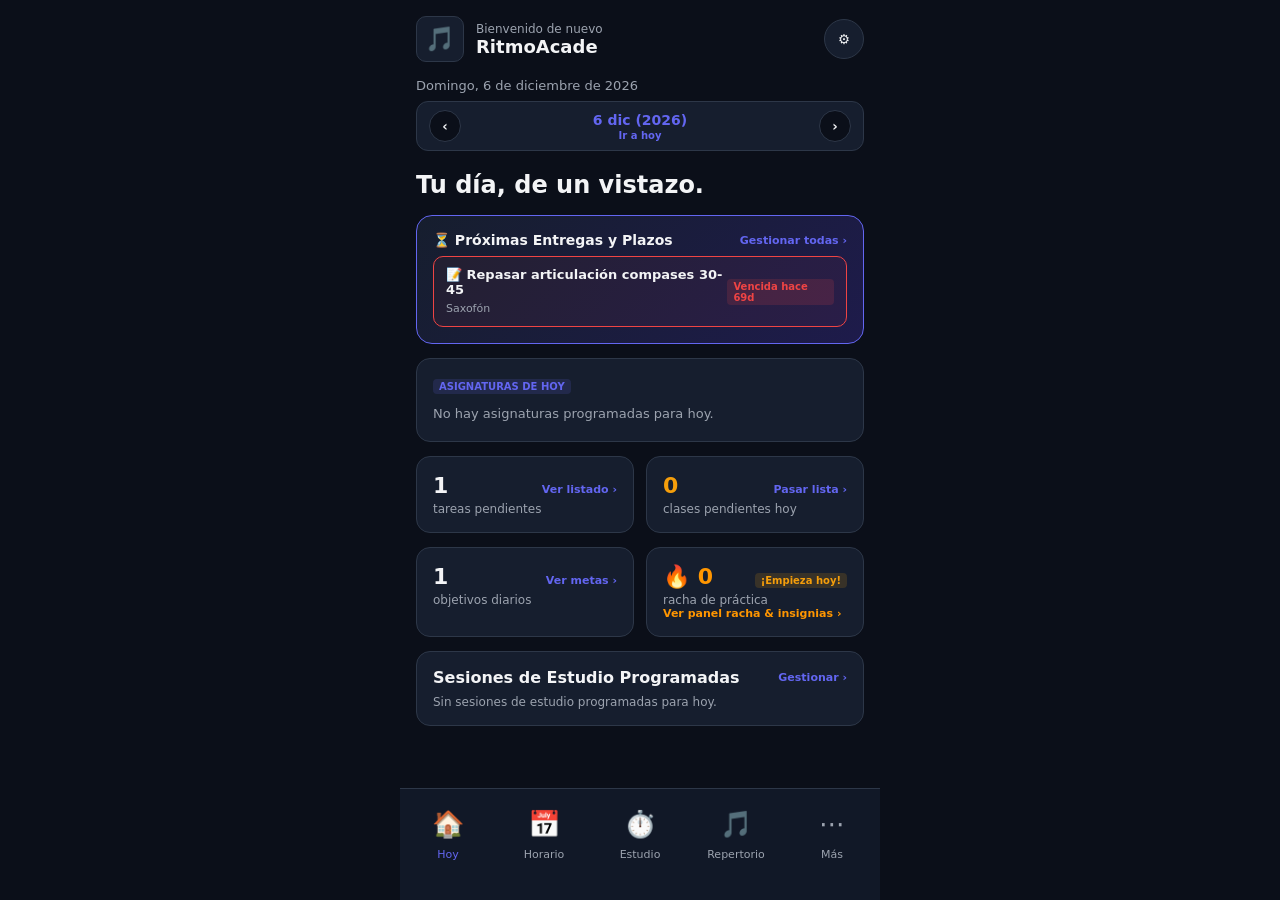
==== commit 8b855885: "Update index.html" ====
--- a/index.html
+++ b/index.html
@@ -106,6 +106,32 @@
     .badge-danger { font-size: 10px; color: #EF4444; background: rgba(239,68,68,0.15); padding: 2px 6px; border-radius: 4px; font-weight: bold; }
     .badge-voluntaria { font-size: 10px; color: #34D399; background: rgba(52, 211, 153, 0.15); padding: 2px 6px; border-radius: 4px; font-weight: bold; }
 
+    /* WIDGET ALARGADO DE CUENTA ATRÁS */
+    .countdown-widget-card {
+      background: linear-gradient(135deg, #161E2E, #1E1B4B);
+      border: 1px solid var(--primary);
+      border-radius: 16px;
+      padding: 16px;
+    }
+    .countdown-item-row {
+      display: flex;
+      justify-content: space-between;
+      align-items: center;
+      background: var(--bg-main);
+      border: 1px solid var(--border);
+      border-radius: 10px;
+      padding: 10px 12px;
+      margin-top: 8px;
+    }
+    .countdown-item-row.urgente {
+      border-color: var(--danger);
+      background: rgba(239, 68, 68, 0.05);
+    }
+    .countdown-item-row.proximo {
+      border-color: var(--warning);
+      background: rgba(245, 158, 11, 0.05);
+    }
+
     .section-flex { display: flex; justify-content: space-between; align-items: center; margin-bottom: 8px; }
 
     .horario-tabs { display: flex; background: var(--bg-card); border: 1px solid var(--border); border-radius: 10px; padding: 4px; margin-bottom: 16px; gap: 2px; }
@@ -203,6 +229,17 @@
     <h2 style="margin-bottom: 16px;">Tu día, de un vistazo.</h2>
 
     <div class="grid">
+      <!-- WIDGET ALARGADO Y GRANDE DE CUENTA ATRÁS DE TAREAS -->
+      <div class="countdown-widget-card interactive" onclick="cambiarVista('tareas')">
+        <div class="section-flex" style="margin-bottom: 6px;">
+          <h4 style="color: var(--text-main); font-size: 14px;">⏳ Próximas Entregas y Plazos</h4>
+          <span class="link-txt">Gestionar todas ›</span>
+        </div>
+        <div id="home-widget-cuenta-atras-container">
+          <p style="font-size: 12px; color: var(--text-muted);">Cargando plazos...</p>
+        </div>
+      </div>
+
       <div class="card" id="home-widget-asignaturas" onclick="cambiarVista('horario')">
         <span class="badge">ASIGNATURAS DE HOY</span>
         <div id="home-lista-asig-hoy" style="margin-top: 8px;">Cargando...</div>
@@ -1320,6 +1357,23 @@
       alert('¡Festivo añadido correctamente! Las clases de ese periodo han sido suspendidas.');
     }
 
+    function calcularDiasRestantes(fechaStr) {
+      if (!fechaStr) return { texto: "Sin fecha", clase: "badge", dias: 999 };
+      let hoy = new Date();
+      hoy.setHours(0,0,0,0);
+      let [yyyy, mm, dd] = fechaStr.split('-').map(Number);
+      let fechaMeta = new Date(yyyy, mm - 1, dd);
+      fechaMeta.setHours(0,0,0,0);
+
+      let diffTime = fechaMeta - hoy;
+      let diffDays = Math.ceil(diffTime / (1000 * 60 * 60 * 24));
+
+      if (diffDays < 0) return { texto: `Vencida hace ${Math.abs(diffDays)}d`, clase: "badge-danger", dias: diffDays };
+      if (diffDays === 0) return { texto: "¡Vence hoy!", clase: "badge-danger", dias: 0 };
+      if (diffDays === 1) return { texto: "Vence mañana", clase: "badge-warn", dias: 1 };
+      return { texto: `Faltan ${diffDays} días`, clase: "badge", dias: diffDays };
+    }
+
     function actualizarHomePorFecha() {
       let yyyy = fechaHomeActual.getFullYear();
       let mm = String(fechaHomeActual.getMonth() + 1).padStart(2, '0');
@@ -1331,6 +1385,28 @@
       
       document.getElementById('home-fecha-actual').textContent = fechaFormateada.charAt(0).toUpperCase() + fechaFormateada.slice(1);
       document.getElementById('home-nav-titulo-dia').textContent = `${fechaHomeActual.getDate()} ${fechaHomeActual.toLocaleString('es-ES', { month: 'short' })} (${yyyy})`;
+
+      const widgetCountdownCont = document.getElementById('home-widget-cuenta-atras-container');
+      if (tareasPendientes.length === 0) {
+        widgetCountdownCont.innerHTML = `<p style="font-size: 12px; color: var(--text-muted); padding: 4px 0;">No hay tareas pendientes en este momento.</p>`;
+      } else {
+        let tareasOrdenadas = [...tareasPendientes].sort((a,b) => (calcularDiasRestantes(a.fecha).dias) - (calcularDiasRestantes(b.fecha).dias));
+        let topTareas = tareasOrdenadas.slice(0, 3);
+
+        widgetCountdownCont.innerHTML = topTareas.map(t => {
+          let info = calcularDiasRestantes(t.fecha);
+          let rowClass = info.dias <= 0 ? 'urgente' : (info.dias <= 2 ? 'proximo' : '');
+          return `
+            <div class="countdown-item-row ${rowClass}">
+              <div>
+                <strong style="font-size: 13px; display: block;">📝 ${t.titulo}</strong>
+                <span style="font-size: 11px; color: var(--text-muted);">${t.asignatura}</span>
+              </div>
+              <span class="${info.clase}">${info.texto}</span>
+            </div>
+          `;
+        }).join('');
+      }
 
       const contAsig = document.getElementById('home-lista-asig-hoy');
       let nombreFestivo = esDiaFestivo(fechaIso);
@@ -2364,23 +2440,6 @@
       }
     }
 
-    function calcularDiasRestantes(fechaStr) {
-      if (!fechaStr) return { texto: "Sin fecha", clase: "badge" };
-      let hoy = new Date();
-      hoy.setHours(0,0,0,0);
-      let [yyyy, mm, dd] = fechaStr.split('-').map(Number);
-      let fechaMeta = new Date(yyyy, mm - 1, dd);
-      fechaMeta.setHours(0,0,0,0);
-
-      let diffTime = fechaMeta - hoy;
-      let diffDays = Math.ceil(diffTime / (1000 * 60 * 60 * 24));
-
-      if (diffDays < 0) return { texto: `Vencida hace ${Math.abs(diffDays)}d`, clase: "badge-danger" };
-      if (diffDays === 0) return { texto: "¡Vence hoy!", clase: "badge-danger" };
-      if (diffDays === 1) return { texto: "Vence mañana", clase: "badge-warn" };
-      return { texto: `Faltan ${diffDays} días`, clase: "badge" };
-    }
-
     function renderizarTareas() {
       const contenedor = document.getElementById('lista-tareas-container');
       contenedor.innerHTML = '';
@@ -2388,6 +2447,7 @@
         contenedor.innerHTML = `<p style="color: var(--text-muted); font-size: 13px; text-align: center; padding: 20px;">No hay tareas pendientes.</p>`;
         document.getElementById('contador-tareas-num').textContent = '0';
         actualizarPanelRachaEInsignias();
+        actualizarHomePorFecha();
         return;
       }
       document.getElementById('contador-tareas-num').textContent = tareasPendientes.length;
@@ -2420,6 +2480,7 @@
         `;
       });
       renderizarHorarioAvanzado();
+      actualizarHomePorFecha();
       actualizarPanelRachaEInsignias();
     }
 
@@ -2954,7 +3015,9 @@
         return;
       }
       
-      let listaSesionesPasarLista = [];
+      let diasNombres = ["Lun", "Mar", "Mié", "Jue", "Vie", "Sáb", "Dom"];
+      let todasSesionesSemana = [];
+
       centro.asignaturas.forEach((asig, idxOriginal) => {
         let fechaIso1 = obtenerFechaIsoRealClase(asig.dia, fechaHorarioAsistencia);
         let enRango1 = fechaIso1 >= asig.fechaInicio && fechaIso1 <= asig.fechaFin && !esDiaFestivo(fechaIso1);
@@ -2964,13 +3027,11 @@
           let reg1 = historial1.find(h => h.isoFecha === fechaIso1);
           let estado1 = reg1 ? reg1.estado : 'Sin registrar';
 
-          listaSesionesPasarLista.push({
+          todasSesionesSemana.push({
             asigIdx: idxOriginal,
             sesionNum: 1,
             nombre: asig.nombre,
             caracter: asig.caracter,
-            docente: asig.docente,
-            aula: asig.aula,
             color: asig.color,
             dia: asig.dia,
             inicio: asig.inicio,
@@ -2989,13 +3050,11 @@
             let reg2 = historial2.find(h => h.isoFecha === fechaIso2);
             let estado2 = reg2 ? reg2.estado : 'Sin registrar';
 
-            listaSesionesPasarLista.push({
+            todasSesionesSemana.push({
               asigIdx: idxOriginal,
               sesionNum: 2,
               nombre: asig.nombre + " (2ª Sesión)",
               caracter: asig.caracter,
-              docente: asig.docente,
-              aula: asig.aula,
               color: asig.color,
               dia: asig.dia2,
               inicio: asig.inicio2 || asig.inicio,
@@ -3007,41 +3066,48 @@
         }
       });
 
-      if (listaSesionesPasarLista.length === 0) {
-        contenedor.innerHTML = `<p style="color: var(--text-muted); font-size: 13px; text-align: center; padding: 20px;">No hay clases programadas para esta semana (posibles festivos o periodos vacacionales).</p>`;
-        return;
-      }
-
-      listaSesionesPasarLista.sort((a, b) => {
-        let aPendiente = a.estado === 'Sin registrar' ? 0 : 1;
-        let bPendiente = b.estado === 'Sin registrar' ? 0 : 1;
-        if (aPendiente !== bPendiente) return aPendiente - bPendiente;
-        if (a.isoFecha !== b.isoFecha) return a.isoFecha.localeCompare(b.isoFecha);
-        return a.inicio.localeCompare(b.inicio);
-      });
-
-      listaSesionesPasarLista.forEach(item => {
-        let fechaSesion = obtenerFechaRealClase(item.dia, fechaHorarioAsistencia);
-        let badgeColor = obtenerColorEstadoAsistencia(item.estado);
-        let cardBg = item.estado === 'Sin registrar' ? 'var(--bg-card)' : 'rgba(' + hexToRgb(badgeColor) + ', 0.08)';
-        let badgeCaracter = item.caracter === 'voluntaria' ? '<span class="badge-voluntaria">Voluntaria</span>' : '';
+      // Renderizar dividido en columnas/bloques por cada día de la semana (Lunes a Domingo)
+      diasNombres.forEach((dNombre, idx) => {
+        let diaActual = new Date(lunesSemana);
+        diaActual.setDate(lunesSemana.getDate() + idx);
+        let isoStr = diaActual.toISOString().split('T')[0];
+        let festivoDia = esDiaFestivo(isoStr);
+
+        let sesionesDelDia = festivoDia ? [] : todasSesionesSemana.filter(s => s.dia === dNombre);
+        sesionesDelDia.sort((a, b) => a.inicio.localeCompare(b.inicio));
 
         contenedor.innerHTML += `
-          <div class="card" style="background: ${cardBg}; border-left: 4px solid ${badgeColor};">
-            <div class="section-flex">
-              <span class="badge" style="background: ${item.color}25; color: ${item.color};">📅 ${fechaSesion} (${item.dia} ${item.inicio})</span>
-              <div style="display: flex; gap: 4px;">
-                ${badgeCaracter}
-                <span class="badge" style="background: ${badgeColor}25; color: ${badgeColor};">${item.estado}</span>
-              </div>
+          <div class="card" style="background: var(--bg-main);">
+            <div class="section-flex" style="border-bottom: 1px solid var(--border); padding-bottom: 6px; margin-bottom: 8px;">
+              <h4 style="color: var(--primary);">${dNombre} (${diaActual.getDate()} ${diaActual.toLocaleString('es-ES', { month: 'short' })})</h4>
+              <span class="badge">${festivoDia ? 'Festivo' : (sesionesDelDia.length + (sesionesDelDia.length === 1 ? ' clase' : ' clases'))}</span>
             </div>
-            <h4 style="margin-top: 6px; margin-bottom: 8px;">📚 ${item.nombre}</h4>
-            <div style="display: flex; gap: 4px; flex-wrap: wrap;">
-              <button class="btn-main" style="flex: 1; margin-top:0; padding: 6px; font-size: 10px; background: #10B981;" onclick="registrarAsistencia(${item.asigIdx}, 'Asistió', ${item.sesionNum})">Asistió</button>
-              <button class="btn-main" style="flex: 1; margin-top:0; padding: 6px; font-size: 10px; background: #EF4444;" onclick="registrarAsistencia(${item.asigIdx}, 'Falta', ${item.sesionNum})">Falta</button>
-              <button class="btn-main" style="flex: 1; margin-top:0; padding: 6px; font-size: 10px; background: #F59E0B;" onclick="registrarAsistencia(${item.asigIdx}, 'Retraso', ${item.sesionNum})">Retraso</button>
-              <button class="btn-main" style="flex: 1; margin-top:0; padding: 6px; font-size: 10px; background: #3B82F6;" onclick="registrarAsistencia(${item.asigIdx}, 'Justificada', ${item.sesionNum})">Justificada</button>
-              <button class="btn-main" style="flex: 1; margin-top:0; padding: 6px; font-size: 10px; background: #64748B;" onclick="registrarAsistencia(${item.asigIdx}, 'No hubo clase', ${item.sesionNum})">No clase</button>
+            ${festivoDia ? `<p style="font-size: 12px; color: var(--danger); font-weight: bold;">🎉 Festivo: ${festivoDia}</p>` : ''}
+            ${sesionesDelDia.length === 0 && !festivoDia ? `<p style="font-size: 12px; color: var(--text-muted);">Sin clases en esta fecha.</p>` : ''}
+            <div style="display: flex; flex-direction: column; gap: 8px; margin-top: 6px;">
+              ${sesionesDelDia.map(item => {
+                let badgeColor = obtenerColorEstadoAsistencia(item.estado);
+                let badgeCaracter = item.caracter === 'voluntaria' ? '<span class="badge-voluntaria">⭐ Vol.</span>' : '';
+                return `
+                  <div style="background: var(--bg-card); padding: 10px; border-radius: 8px; border-left: 3px solid ${item.color};">
+                    <div style="display: flex; justify-content: space-between; align-items: center; margin-bottom: 4px;">
+                      <strong style="font-size: 12px;">📚 ${item.nombre}</strong>
+                      <div style="display: flex; gap: 4px; align-items: center;">
+                        ${badgeCaracter}
+                        <span class="badge" style="background: ${badgeColor}25; color: ${badgeColor};">${item.estado}</span>
+                      </div>
+                    </div>
+                    <div style="font-size: 11px; color: var(--text-muted); margin-bottom: 8px;">⏱️ ${item.inicio} -${item.fin}</div>
+                    <div style="display: flex; gap: 3px; flex-wrap: wrap;">
+                      <button class="btn-main" style="flex: 1; margin-top:0; padding: 4px; font-size: 9px; background: #10B981;" onclick="registrarAsistencia(${item.asigIdx}, 'Asistió', ${item.sesionNum})">Asistió</button>
+                      <button class="btn-main" style="flex: 1; margin-top:0; padding: 4px; font-size: 9px; background: #EF4444;" onclick="registrarAsistencia(${item.asigIdx}, 'Falta',${item.sesionNum})">Falta</button>
+                      <button class="btn-main" style="flex: 1; margin-top:0; padding: 4px; font-size: 9px; background: #F59E0B;" onclick="registrarAsistencia(${item.asigIdx}, 'Retraso',${item.sesionNum})">Retraso</button>
+                      <button class="btn-main" style="flex: 1; margin-top:0; padding: 4px; font-size: 9px; background: #3B82F6;" onclick="registrarAsistencia(${item.asigIdx}, 'Justificada',${item.sesionNum})">Justif.</button>
+                      <button class="btn-main" style="flex: 1; margin-top:0; padding: 4px; font-size: 9px; background: #64748B;" onclick="registrarAsistencia(${item.asigIdx}, 'No hubo clase',${item.sesionNum})">No clase</button>
+                    </div>
+                  </div>
+                `;
+              }).join('')}
             </div>
           </div>
         `;
@@ -3284,7 +3350,7 @@
         } else {
           alert('La sesión fue demasiado corta para registrar minutos.');
         }
-        segundosTranscurridos = false;
+        segundosTranscurridos = 0;
         display.textContent = "00:00:00";
       }
     }
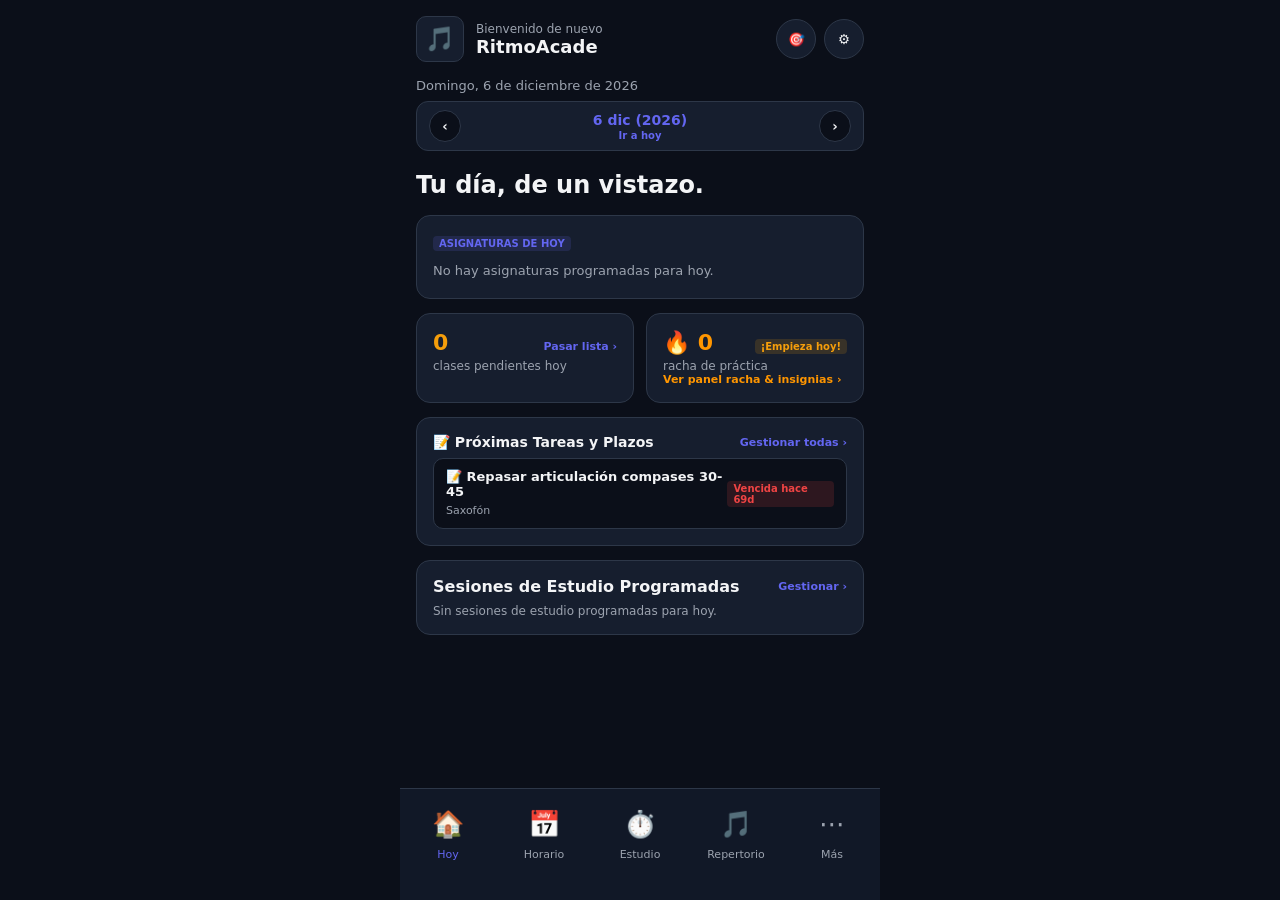
==== commit 0978553d: "Update index.html" ====
--- a/index.html
+++ b/index.html
@@ -106,32 +106,6 @@
     .badge-danger { font-size: 10px; color: #EF4444; background: rgba(239,68,68,0.15); padding: 2px 6px; border-radius: 4px; font-weight: bold; }
     .badge-voluntaria { font-size: 10px; color: #34D399; background: rgba(52, 211, 153, 0.15); padding: 2px 6px; border-radius: 4px; font-weight: bold; }
 
-    /* WIDGET ALARGADO DE CUENTA ATRÁS */
-    .countdown-widget-card {
-      background: linear-gradient(135deg, #161E2E, #1E1B4B);
-      border: 1px solid var(--primary);
-      border-radius: 16px;
-      padding: 16px;
-    }
-    .countdown-item-row {
-      display: flex;
-      justify-content: space-between;
-      align-items: center;
-      background: var(--bg-main);
-      border: 1px solid var(--border);
-      border-radius: 10px;
-      padding: 10px 12px;
-      margin-top: 8px;
-    }
-    .countdown-item-row.urgente {
-      border-color: var(--danger);
-      background: rgba(239, 68, 68, 0.05);
-    }
-    .countdown-item-row.proximo {
-      border-color: var(--warning);
-      background: rgba(245, 158, 11, 0.05);
-    }
-
     .section-flex { display: flex; justify-content: space-between; align-items: center; margin-bottom: 8px; }
 
     .horario-tabs { display: flex; background: var(--bg-card); border: 1px solid var(--border); border-radius: 10px; padding: 4px; margin-bottom: 16px; gap: 2px; }
@@ -212,7 +186,10 @@
           <div class="titulo">RitmoAcade</div>
         </div>
       </div>
-      <button class="btn-config" onclick="cambiarVista('mas')">⚙️</button>
+      <div style="display: flex; gap: 8px;">
+        <button class="btn-config" title="Objetivos Diarios" onclick="cambiarVista('objetivos')">🎯</button>
+        <button class="btn-config" title="Ajustes" onclick="cambiarVista('mas')">⚙️</button>
+      </div>
     </header>
 
     <div class="fecha" id="home-fecha-actual">Cargando fecha...</div>
@@ -229,47 +206,20 @@
     <h2 style="margin-bottom: 16px;">Tu día, de un vistazo.</h2>
 
     <div class="grid">
-      <!-- WIDGET ALARGADO Y GRANDE DE CUENTA ATRÁS DE TAREAS -->
-      <div class="countdown-widget-card interactive" onclick="cambiarVista('tareas')">
-        <div class="section-flex" style="margin-bottom: 6px;">
-          <h4 style="color: var(--text-main); font-size: 14px;">⏳ Próximas Entregas y Plazos</h4>
-          <span class="link-txt">Gestionar todas ›</span>
-        </div>
-        <div id="home-widget-cuenta-atras-container">
-          <p style="font-size: 12px; color: var(--text-muted);">Cargando plazos...</p>
-        </div>
-      </div>
-
+      <!-- 1º WIDGET: ASIGNATURAS DE HOY -->
       <div class="card" id="home-widget-asignaturas" onclick="cambiarVista('horario')">
         <span class="badge">ASIGNATURAS DE HOY</span>
         <div id="home-lista-asig-hoy" style="margin-top: 8px;">Cargando...</div>
       </div>
 
+      <!-- 2º WIDGETS PEQUEÑOS (ASISTENCIA Y RACHA) -->
       <div class="row-2">
-        <div class="card interactive" onclick="cambiarVista('tareas')">
-          <div class="stat-top">
-            <span class="num" id="contador-tareas-num">0</span>
-            <span class="link-txt">Ver listado ›</span>
-          </div>
-          <div class="label">tareas pendientes</div>
-        </div>
-
         <div class="card interactive" onclick="cambiarVista('asistencia-centros')">
           <div class="stat-top">
             <span class="num" id="home-asistencia-pendientes-num" style="color: var(--warning);">0</span>
             <span class="link-txt">Pasar lista ›</span>
           </div>
           <div class="label" id="home-asistencia-label-txt">clases pendientes hoy</div>
-        </div>
-      </div>
-
-      <div class="row-2">
-        <div class="card interactive" onclick="cambiarVista('objetivos')">
-          <div class="stat-top">
-            <span class="num" id="num-objetivos-home">0</span>
-            <span class="link-txt">Ver metas ›</span>
-          </div>
-          <div class="label">objetivos diarios</div>
         </div>
         
         <div class="card interactive" onclick="cambiarVista('racha-panel')">
@@ -282,6 +232,18 @@
         </div>
       </div>
 
+      <!-- 3º WIDGET: TAREAS PENDIENTES -->
+      <div class="card interactive" onclick="cambiarVista('tareas')">
+        <div class="section-flex" style="margin-bottom: 6px;">
+          <h4 style="color: var(--text-main); font-size: 14px;">📝 Próximas Tareas y Plazos</h4>
+          <span class="link-txt">Gestionar todas ›</span>
+        </div>
+        <div id="home-widget-cuenta-atras-container">
+          <p style="font-size: 12px; color: var(--text-muted);">Cargando plazos...</p>
+        </div>
+      </div>
+
+      <!-- 4º WIDGET: SESIONES DE ESTUDIO -->
       <div class="card interactive" onclick="cambiarVista('sesiones-estudio')">
         <div class="section-flex">
           <h4>Sesiones de Estudio Programadas</h4>
@@ -534,6 +496,14 @@
           <button class="btn-main" style="margin-top:0; padding: 10px; font-size: 12px; background: var(--primary);" onclick="document.getElementById('input-archivo-importar').click()">Restaurar datos</button>
           <input type="file" id="input-archivo-importar" style="display:none" accept=".json" onchange="importarCopiaSeguridad(event)">
         </div>
+      </div>
+
+      <div class="card interactive" onclick="cambiarVista('objetivos')">
+        <div class="section-flex">
+          <h4>🎯 Objetivos Diarios</h4>
+          <span class="link-txt">Gestionar ›</span>
+        </div>
+        <p style="font-size: 12px; color: var(--text-muted); margin-top: 4px;">Metas de estudio y planificación por fechas</p>
       </div>
 
       <div class="card interactive" onclick="cambiarVista('sesiones-estudio')">
@@ -1397,7 +1367,7 @@
           let info = calcularDiasRestantes(t.fecha);
           let rowClass = info.dias <= 0 ? 'urgente' : (info.dias <= 2 ? 'proximo' : '');
           return `
-            <div class="countdown-item-row ${rowClass}">
+            <div class="countdown-item-row ${rowClass}" style="display: flex; justify-content: space-between; align-items: center; background: var(--bg-main); border: 1px solid var(--border); border-radius: 10px; padding: 10px 12px; margin-top: 8px;">
               <div>
                 <strong style="font-size: 13px; display: block;">📝 ${t.titulo}</strong>
                 <span style="font-size: 11px; color: var(--text-muted);">${t.asignatura}</span>
@@ -2165,7 +2135,6 @@
     function renderizarObjetivos() {
       const contenedor = document.getElementById('lista-objetivos-container');
       contenedor.innerHTML = '';
-      document.getElementById('num-objetivos-home').textContent = objetivosDiarios.length;
       if (objetivosDiarios.length === 0) {
         contenedor.innerHTML = `<p style="color: var(--text-muted); font-size: 13px; text-align: center; padding: 20px;">No hay objetivos diarios.</p>`;
         return;
@@ -2445,12 +2414,10 @@
       contenedor.innerHTML = '';
       if (tareasPendientes.length === 0) {
         contenedor.innerHTML = `<p style="color: var(--text-muted); font-size: 13px; text-align: center; padding: 20px;">No hay tareas pendientes.</p>`;
-        document.getElementById('contador-tareas-num').textContent = '0';
         actualizarPanelRachaEInsignias();
         actualizarHomePorFecha();
         return;
       }
-      document.getElementById('contador-tareas-num').textContent = tareasPendientes.length;
 
       tareasPendientes.forEach((t, idx) => {
         let badgePrioClass = 'badge';
@@ -3066,7 +3033,6 @@
         }
       });
 
-      // Renderizar dividido en columnas/bloques por cada día de la semana (Lunes a Domingo)
       diasNombres.forEach((dNombre, idx) => {
         let diaActual = new Date(lunesSemana);
         diaActual.setDate(lunesSemana.getDate() + idx);
@@ -3123,13 +3089,6 @@
       return '#9CA3AF';
     }
 
-    function hexToRgb(hex) {
-      let c = hex.replace('#','');
-      if(c.length === 3) c = c.split('').map(x => x + x).join('');
-      let num = parseInt(c, 16);
-      return `${(num >> 16) & 255}, ${(num >> 8) & 255}, ${num & 255}`;
-    }
-
     function renderizarEstadisticasAsistenciaCentro() {
       const centro = centrosEstudios.find(c => c.nombre === centroActivo);
       const contenedor = document.getElementById('lista-estadisticas-asistencia-container');
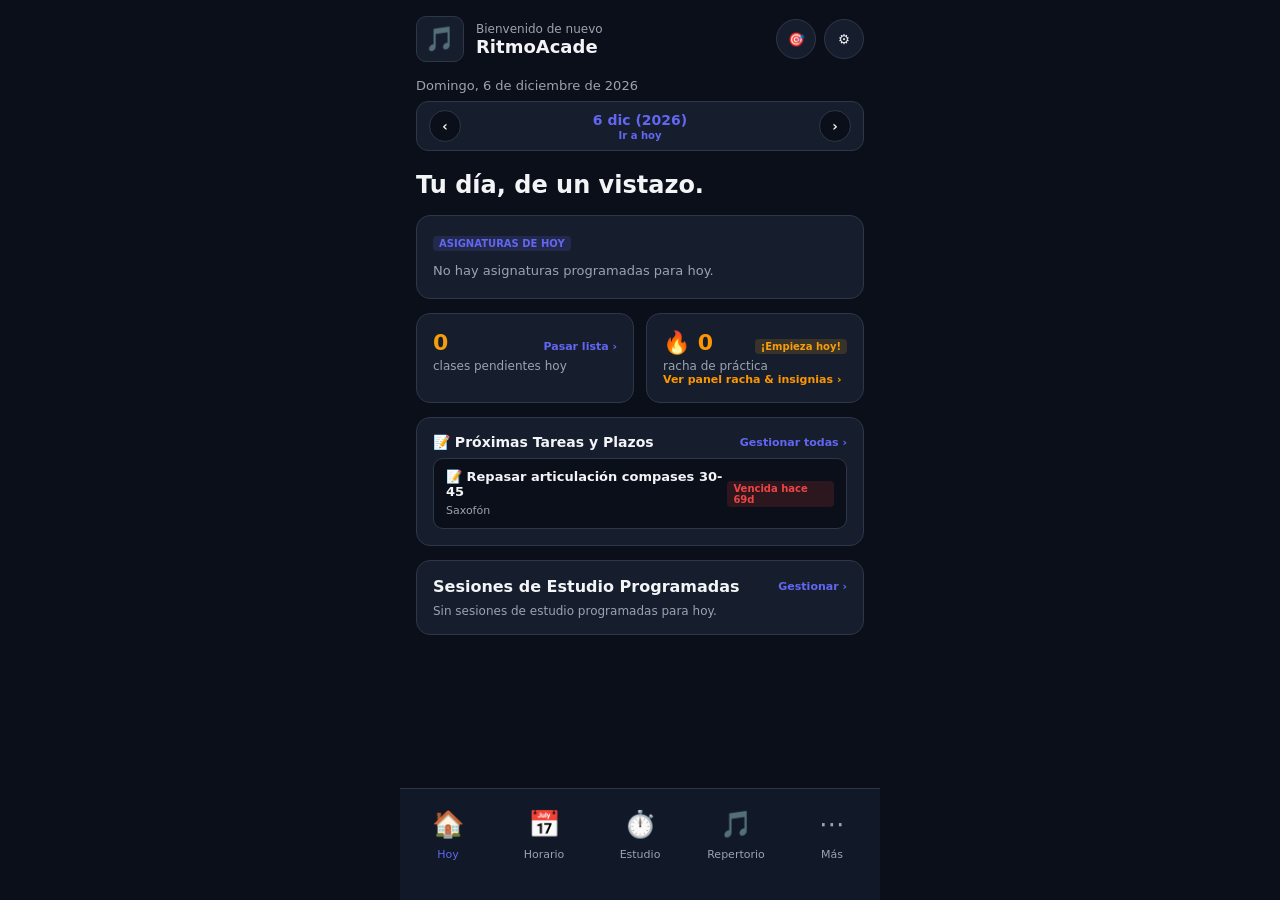
==== commit 07e88efb: "Update index.html" ====
--- a/index.html
+++ b/index.html
@@ -719,6 +719,10 @@
         <label>Título / Materia</label>
         <input type="text" id="input-sesion-titulo-txt" class="form-control" placeholder="Ej. Ensayo general de repertorio...">
       </div>
+      <div class="form-group">
+        <label>Espacio Reservado (Reserva)</label>
+        <input type="text" id="input-sesion-reserva" class="form-control" placeholder="Ej. Cabina 3, Estudio de piano 2...">
+      </div>
       <div class="row-2">
         <div class="form-group">
           <label>Día</label>
@@ -747,7 +751,17 @@
           <select id="input-sesion-fin" class="form-control"></select>
         </div>
       </div>
-      <button class="btn-main" onclick="guardarOActualizarSesionEstudio()">Guardar sesión</button>
+
+      <!-- TRIANGULACIÓN: VINCULACIÓN CON OBJETIVO / TAREA -->
+      <hr style="border: 0; border-top: 1px solid var(--border); margin: 12px 0;">
+      <div class="form-group">
+        <label>🎯 Vincular con Tarea o Crear Objetivo Diario</label>
+        <select id="input-sesion-vinculo-tarea" class="form-control">
+          <option value="">-- Sin vinculación (Solo sesión) --</option>
+        </select>
+      </div>
+
+      <button class="btn-main" onclick="guardarOActualizarSesionEstudio()">Guardar sesión y sincronizar objetivo</button>
     </div>
   </div>
 
@@ -1099,7 +1113,7 @@
     ];
 
     let sesionesEstudio = JSON.parse(localStorage.getItem('ritmo_sesiones_estudio')) || [
-      { titulo: "Práctica de técnica instrumental", dia: "Lun", fecha: "2026-09-28", inicio: "11:00", fin: "12:30" }
+      { titulo: "Práctica de técnica instrumental", reserva: "Cabina 1", dia: "Lun", fecha: "2026-09-28", inicio: "11:00", fin: "12:30", vinculo: "" }
     ];
 
     let repertorioCategorias = JSON.parse(localStorage.getItem('ritmo_repertorio')) || [
@@ -1442,7 +1456,7 @@
       if (sesionesHoy.length === 0) {
         prevSesiones.innerHTML = `Sin sesiones de estudio programadas para hoy.`;
       } else {
-        prevSesiones.innerHTML = sesionesHoy.map(s => `⏱️ ${s.inicio} - ${s.fin}: ${s.titulo}`).join('<br>');
+        prevSesiones.innerHTML = sesionesHoy.map(s => `⏱️ ${s.inicio} - ${s.fin}: ${s.titulo} ${s.reserva ? `(📍 ${s.reserva})` : ''}`).join('<br>');
       }
     }
 
@@ -1512,18 +1526,51 @@
               </div>
             </div>
             <h4 style="margin-top: 6px; color: var(--study-accent);">🎵 ${s.titulo}</h4>
-            <p style="font-size: 11px; color: var(--text-muted); margin-top: 2px;">📅 Fecha: ${s.fecha || 'N/D'}</p>
+            <div style="font-size: 11px; color: var(--text-muted); margin-top: 4px; display: flex; flex-direction: column; gap: 2px;">
+              <span>📅 Fecha: ${s.fecha || 'N/D'}</span>
+              ${s.reserva ? `<span>🏛️ Reserva: <strong>${s.reserva}</strong></span>` : ''}
+              ${s.vinculo ? `<span>🎯 Vinculado a: <strong>${s.vinculo}</strong></span>` : ''}
+            </div>
           </div>
         `;
       });
+    }
+
+    function poblarSelectVinculosSesion() {
+      const sel = document.getElementById('input-sesion-vinculo-tarea');
+      sel.innerHTML = `<option value="">-- Sin vinculación (Solo sesión) --</option>`;
+      
+      if (tareasPendientes.length > 0) {
+        let optGroup = document.createElement('optgroup');
+        optGroup.label = "Vincular con Tarea Pendiente";
+        tareasPendientes.forEach(t => {
+          let opt = document.createElement('option');
+          opt.value = `Tarea: ${t.titulo}`;
+          opt.textContent = `📝 Tarea: ${t.titulo} (${t.asignatura})`;
+          optGroup.appendChild(opt);
+        });
+        sel.appendChild(optGroup);
+      }
+
+      let optGroupObj = document.createElement('optgroup');
+      optGroupObj.label = "Crear Objetivo Diario directo";
+      optGroupObj.value = "crear_obj";
+      // Añadimos opción genérica basada en el título de la sesión
+      let optGen = document.createElement('option');
+      optGen.value = "crear_objetivo_automatico";
+      optGen.textContent = "🎯 Convertir automáticamente en Objetivo Diario";
+      optGroupObj.appendChild(optGen);
+      sel.appendChild(optGroupObj);
     }
 
     function abrirModalSesionEstudioCrear() {
       document.getElementById('modal-sesion-titulo').textContent = 'Programar Sesión de Estudio';
       document.getElementById('input-edit-index-sesion').value = '-1';
       document.getElementById('input-sesion-titulo-txt').value = '';
+      document.getElementById('input-sesion-reserva').value = '';
       let hoyStr = new Date().toISOString().split('T')[0];
       document.getElementById('input-sesion-fecha').value = hoyStr;
+      poblarSelectVinculosSesion();
       document.getElementById('modalSesionEstudio').classList.add('active');
     }
 
@@ -1532,10 +1579,13 @@
       document.getElementById('modal-sesion-titulo').textContent = 'Editar Sesión de Estudio';
       document.getElementById('input-edit-index-sesion').value = idx;
       document.getElementById('input-sesion-titulo-txt').value = s.titulo;
+      document.getElementById('input-sesion-reserva').value = s.reserva || '';
       document.getElementById('input-sesion-dia').value = s.dia;
       document.getElementById('input-sesion-fecha').value = s.fecha || new Date().toISOString().split('T')[0];
       document.getElementById('input-sesion-inicio').value = s.inicio;
       document.getElementById('input-sesion-fin').value = s.fin;
+      poblarSelectVinculosSesion();
+      document.getElementById('input-sesion-vinculo-tarea').value = s.vinculo || '';
       document.getElementById('modalSesionEstudio').classList.add('active');
     }
 
@@ -1549,18 +1599,37 @@
 
     function guardarOActualizarSesionEstudio() {
       let titulo = document.getElementById('input-sesion-titulo-txt').value.trim();
+      let reserva = document.getElementById('input-sesion-reserva').value.trim();
       let dia = document.getElementById('input-sesion-dia').value;
       let fecha = document.getElementById('input-sesion-fecha').value;
       let inicio = document.getElementById('input-sesion-inicio').value;
       let fin = document.getElementById('input-sesion-fin').value;
+      let vinculo = document.getElementById('input-sesion-vinculo-tarea').value;
       let editIndex = parseInt(document.getElementById('input-edit-index-sesion').value);
 
       if (!titulo) return;
 
+      // Triangulación: Si se eligió vincular o crear objetivo, lo añadimos a objetivosDiarios
+      if (vinculo) {
+        let textoObjetivo = vinculo === "crear_objetivo_automatico" ? `Sesión de Estudio: ${titulo}` : vinculo;
+        // Evitamos duplicar exactamente el mismo objetivo para esa misma fecha si ya existe
+        let existeObj = objetivosDiarios.some(o => o.titulo === textoObjetivo && o.fechaInicio === fecha);
+        if (!existeObj) {
+          objetivosDiarios.push({
+            titulo: textoObjetivo,
+            fechaInicio: fecha,
+            fechaFin: fecha
+          });
+          renderizarObjetivos();
+        }
+      }
+
+      let datosSesion = { titulo, reserva, dia, fecha, inicio, fin, vinculo };
+
       if (editIndex === -1) {
-        sesionesEstudio.push({ titulo, dia, fecha, inicio, fin });
+        sesionesEstudio.push(datosSesion);
       } else {
-        sesionesEstudio[editIndex] = { titulo, dia, fecha, inicio, fin };
+        sesionesEstudio[editIndex] = datosSesion;
       }
 
       guardarDatos();
@@ -1649,7 +1718,11 @@
                 <span style="color: var(--study-accent); font-weight: bold;">${ses.inicio} - ${ses.fin}</span>
                 <span class="badge-study">⏱️ Sesión de Estudio</span>
               </div>
-              <h4>🎵 ${ses.titulo}</h4>
+              <h4 style="color: var(--study-accent);">🎵 ${ses.titulo}</h4>
+              <p style="color: var(--text-muted); font-size: 12px; margin-top: 4px;">
+                ${ses.reserva ? `🏛️ Reserva: <strong>${ses.reserva}</strong>` : ''}
+                ${ses.vinculo ? `<br>🎯 Vinculado: <strong>${ses.vinculo}</strong>` : ''}
+              </p>
             </div>
           `;
         });
@@ -1709,7 +1782,7 @@
               ${sesDelDia.map(s => `
                 <div style="background: var(--bg-card); padding: 8px; border-radius: 8px; border: 1px dashed var(--study-accent);">
                   <strong style="font-size: 12px; color: var(--study-accent);">⏱️ ${s.titulo}</strong>
-                  <div style="font-size: 11px; color: var(--text-muted);">${s.inicio} - ${s.fin}</div>
+                  <div style="font-size: 11px; color: var(--text-muted);">${s.inicio} - ${s.fin} ${s.reserva ? `• 🏛️ ${s.reserva}` : ''}</div>
                 </div>
               `).join('')}
             </div>
@@ -1811,7 +1884,7 @@
         cont.innerHTML += `
           <div class="card" style="border: 2px dashed var(--study-accent); background: rgba(56,189,248,0.05);">
             <strong style="font-size: 13px; color: var(--study-accent);">⏱️ ${s.titulo}</strong>
-            <div style="font-size: 12px; color: var(--text-muted);">${s.inicio} - ${s.fin} (Sesión de Estudio)</div>
+            <div style="font-size: 12px; color: var(--text-muted);">${s.inicio} - ${s.fin} ${s.reserva ? `• 🏛️ ${s.reserva}` : ''} (Sesión de Estudio)</div>
           </div>
         `;
       });
@@ -1954,7 +2027,7 @@
                 bloqueDiv.style.whiteSpace = "nowrap";
                 bloqueDiv.style.zIndex = "3";
                 bloqueDiv.style.textAlign = "left";
-                bloqueDiv.title = `Estudio: ${ses.titulo} (${ses.inicio}-${ses.fin})`;
+                bloqueDiv.title = `Estudio: ${ses.titulo} (${ses.inicio}-${ses.fin}) ${ses.reserva ? `[Reserva: ${ses.reserva}]` : ''}`;
                 bloqueDiv.innerHTML = `⏱️ ${ses.titulo}`;
                 contenedorParalelo.appendChild(bloqueDiv);
               });
@@ -3172,7 +3245,7 @@
       });
 
       sesionesEstudio.forEach(s => {
-        opcionesHtml += `<option value="[Sesión Estudio] ${s.titulo}">⏱️ ${s.titulo}</option>`;
+        opcionesHtml += `<option value="[Sesión Estudio] ${s.titulo}">⏱️ ${s.titulo} ${s.reserva ? `(${s.reserva})` : ''}</option>`;
       });
 
       tareasPendientes.forEach(t => {
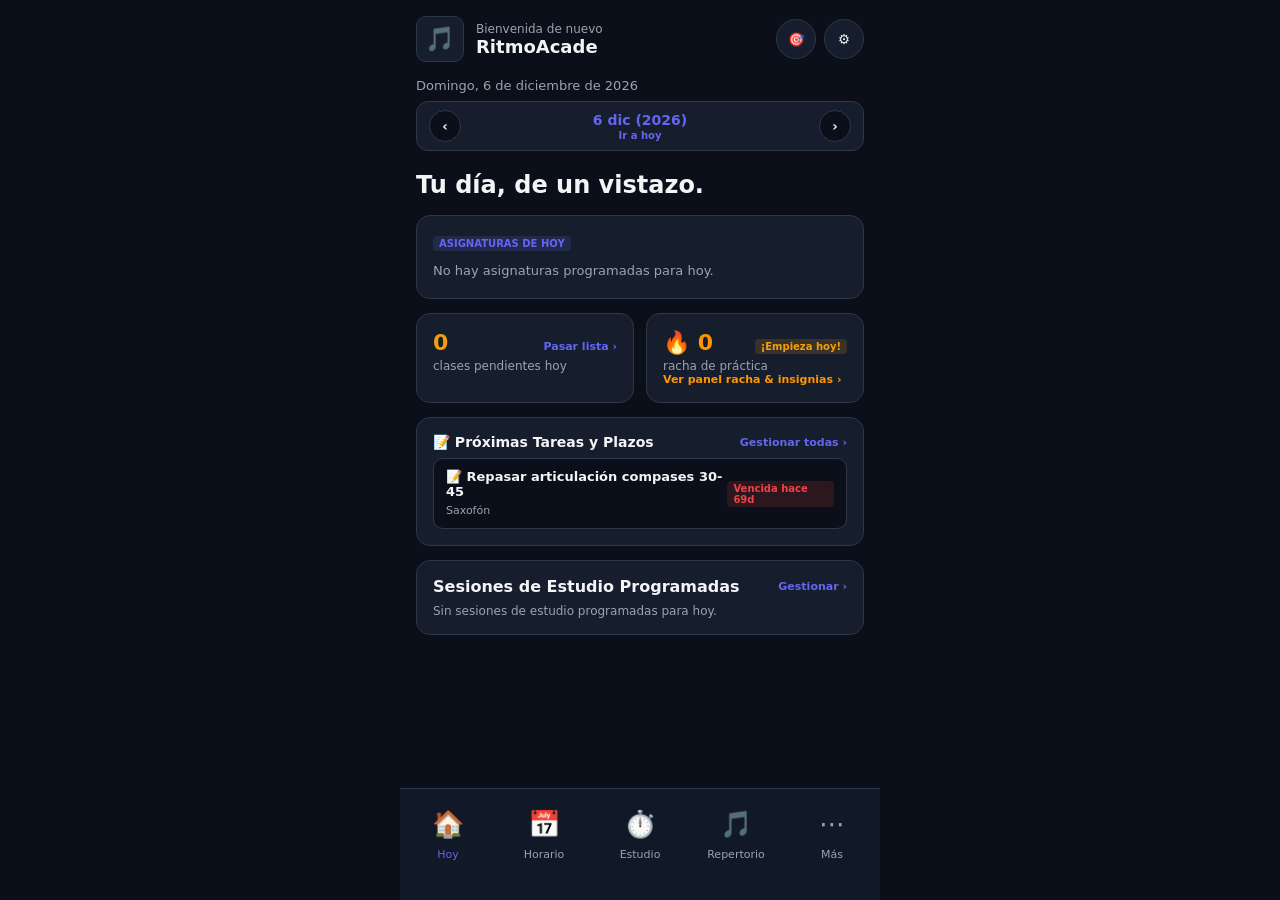
==== commit a717c4e4: "Update index.html" ====
--- a/index.html
+++ b/index.html
@@ -182,7 +182,7 @@
       <div class="header-user">
         <span class="avatar">🎵</span>
         <div>
-          <div class="sub">Bienvenido de nuevo</div>
+          <div class="sub">Bienvenida de nuevo</div>
           <div class="titulo">RitmoAcade</div>
         </div>
       </div>
@@ -380,7 +380,7 @@
     <header>
       <div class="titulo">Estudio y Práctica</div>
     </header>
-    <p class="fecha">Mide tu tiempo mediante Pomodoro o cronómetro libre.</p>
+    <p class="fecha">Mide tu tiempo mediante Pomodoro o cronómetro libre (activo en segundo plano con Wake Lock).</p>
 
     <div class="grid">
       <!-- MÓDULO 1: POMODORO -->
@@ -1555,7 +1555,6 @@
       let optGroupObj = document.createElement('optgroup');
       optGroupObj.label = "Crear Objetivo Diario directo";
       optGroupObj.value = "crear_obj";
-      // Añadimos opción genérica basada en el título de la sesión
       let optGen = document.createElement('option');
       optGen.value = "crear_objetivo_automatico";
       optGen.textContent = "🎯 Convertir automáticamente en Objetivo Diario";
@@ -1609,10 +1608,8 @@
 
       if (!titulo) return;
 
-      // Triangulación: Si se eligió vincular o crear objetivo, lo añadimos a objetivosDiarios
       if (vinculo) {
         let textoObjetivo = vinculo === "crear_objetivo_automatico" ? `Sesión de Estudio: ${titulo}` : vinculo;
-        // Evitamos duplicar exactamente el mismo objetivo para esa misma fecha si ya existe
         let existeObj = objetivosDiarios.some(o => o.titulo === textoObjetivo && o.fechaInicio === fecha);
         if (!existeObj) {
           objetivosDiarios.push({
@@ -3293,11 +3290,37 @@
       }
     });
 
-    let pomodoroActivo = false, pomodoroIntervalo = null, segundosRestantes = 25 * 60;
-    function togglePomodoro() {
+    // --- WAKE LOCK API PARA SEGUNDO PLANO ---
+    let wakeLock = null;
+    async function solicitarWakeLock() {
+      if ('wakeLock' in navigator) {
+        try {
+          wakeLock = await navigator.wakeLock.request('screen');
+        } catch (err) {
+          console.error(`Error al solicitar WakeLock: ${err.name}, ${err.message}`);
+        }
+      }
+    }
+    function liberarWakeLock() {
+      if (wakeLock !== null) {
+        wakeLock.release().then(() => {
+          wakeLock = null;
+        });
+      }
+    }
+
+    let pomodoroActivo = false, pomodoroIntervalo = null, pomodoroFinTimestamp = 0;
+    async function togglePomodoro() {
       const btn = document.getElementById('btn-pomodoro-accion');
       const duracionSel = document.getElementById('pomodoro-duracion-select');
       const display = document.getElementById('pomodoro-display');
+
+      let minutosElegidos = 25;
+      if (duracionSel.value === 'custom') {
+        minutosElegidos = parseInt(document.getElementById('pomodoro-duracion-custom').value) || 30;
+      } else {
+        minutosElegidos = parseInt(duracionSel.value);
+      }
 
       if (!pomodoroActivo) {
         pomodoroActivo = true;
@@ -3306,26 +3329,25 @@
         btn.textContent = "Pausar / Finalizar";
         btn.style.background = "#EF4444";
         
-        let minutosElegidos = 25;
-        if (duracionSel.value === 'custom') {
-          minutosElegidos = parseInt(document.getElementById('pomodoro-duracion-custom').value) || 30;
-        } else {
-          minutosElegidos = parseInt(duracionSel.value);
-        }
-        segundosRestantes = minutosElegidos * 60;
+        await solicitarWakeLock();
+        pomodoroFinTimestamp = Date.now() + (minutosElegidos * 60 * 1000);
 
         pomodoroIntervalo = setInterval(() => {
-          if (segundosRestantes > 0) {
-            segundosRestantes--;
-            let m = Math.floor(segundosRestantes / 60), s = segundosRestantes % 60;
-            display.textContent = `${String(m).padStart(2,'0')}:${String(s).padStart(2,'0')}`;
-          } else {
+          let ahora = Date.now();
+          let segundosRestantes = Math.max(0, Math.round((pomodoroFinTimestamp - ahora) / 1000));
+
+          let m = Math.floor(segundosRestantes / 60);
+          let s = segundosRestantes % 60;
+          display.textContent = `${String(m).padStart(2,'0')}:${String(s).padStart(2,'0')}`;
+
+          if (segundosRestantes <= 0) {
             clearInterval(pomodoroIntervalo);
             pomodoroActivo = false;
             duracionSel.disabled = false;
             document.getElementById('pomodoro-duracion-custom').disabled = false;
             btn.textContent = "Iniciar Pomodoro";
             btn.style.background = "var(--primary)";
+            liberarWakeLock();
             
             minutosEstudiadosTotal += minutosElegidos;
             rachaActual = Math.max(rachaActual, 1);
@@ -3342,11 +3364,12 @@
         document.getElementById('pomodoro-duracion-custom').disabled = false;
         btn.textContent = "Iniciar Pomodoro";
         btn.style.background = "var(--primary)";
-      }
-    }
-
-    let cronoActivo = false, cronoIntervalo = null, segundosTranscurridos = 0;
-    function toggleCronometro() {
+        liberarWakeLock();
+      }
+    }
+
+    let cronoActivo = false, cronoIntervalo = null, cronoInicioTimestamp = 0;
+    async function toggleCronometro() {
       const btn = document.getElementById('btn-crono-accion');
       const display = document.getElementById('crono-display');
 
@@ -3355,11 +3378,12 @@
         btn.textContent = "Detener y Guardar";
         btn.style.background = "#EF4444";
         btn.style.color = "#FFF";
-        segundosTranscurridos = 0;
-        display.textContent = "00:00:00";
+        
+        await solicitarWakeLock();
+        cronoInicioTimestamp = Date.now();
 
         cronoIntervalo = setInterval(() => {
-          segundosTranscurridos++;
+          let segundosTranscurridos = Math.floor((Date.now() - cronoInicioTimestamp) / 1000);
           let h = Math.floor(segundosTranscurridos / 3600);
           let m = Math.floor((segundosTranscurridos % 3600) / 60);
           let s = segundosTranscurridos % 60;
@@ -3371,8 +3395,11 @@
         btn.textContent = "Iniciar Cronómetro";
         btn.style.background = "var(--study-accent)";
         btn.style.color = "#0B0F19";
-
-        let minutosPracticados = Math.round(segundosTranscurridos / 60);
+        liberarWakeLock();
+
+        let segundosTotales = Math.floor((Date.now() - cronoInicioTimestamp) / 1000);
+        let minutosPracticados = Math.round(segundosTotales / 60);
+
         if (minutosPracticados > 0) {
           minutosEstudiadosTotal += minutosPracticados;
           rachaActual = Math.max(rachaActual, 1);
@@ -3382,7 +3409,6 @@
         } else {
           alert('La sesión fue demasiado corta para registrar minutos.');
         }
-        segundosTranscurridos = 0;
         display.textContent = "00:00:00";
       }
     }
